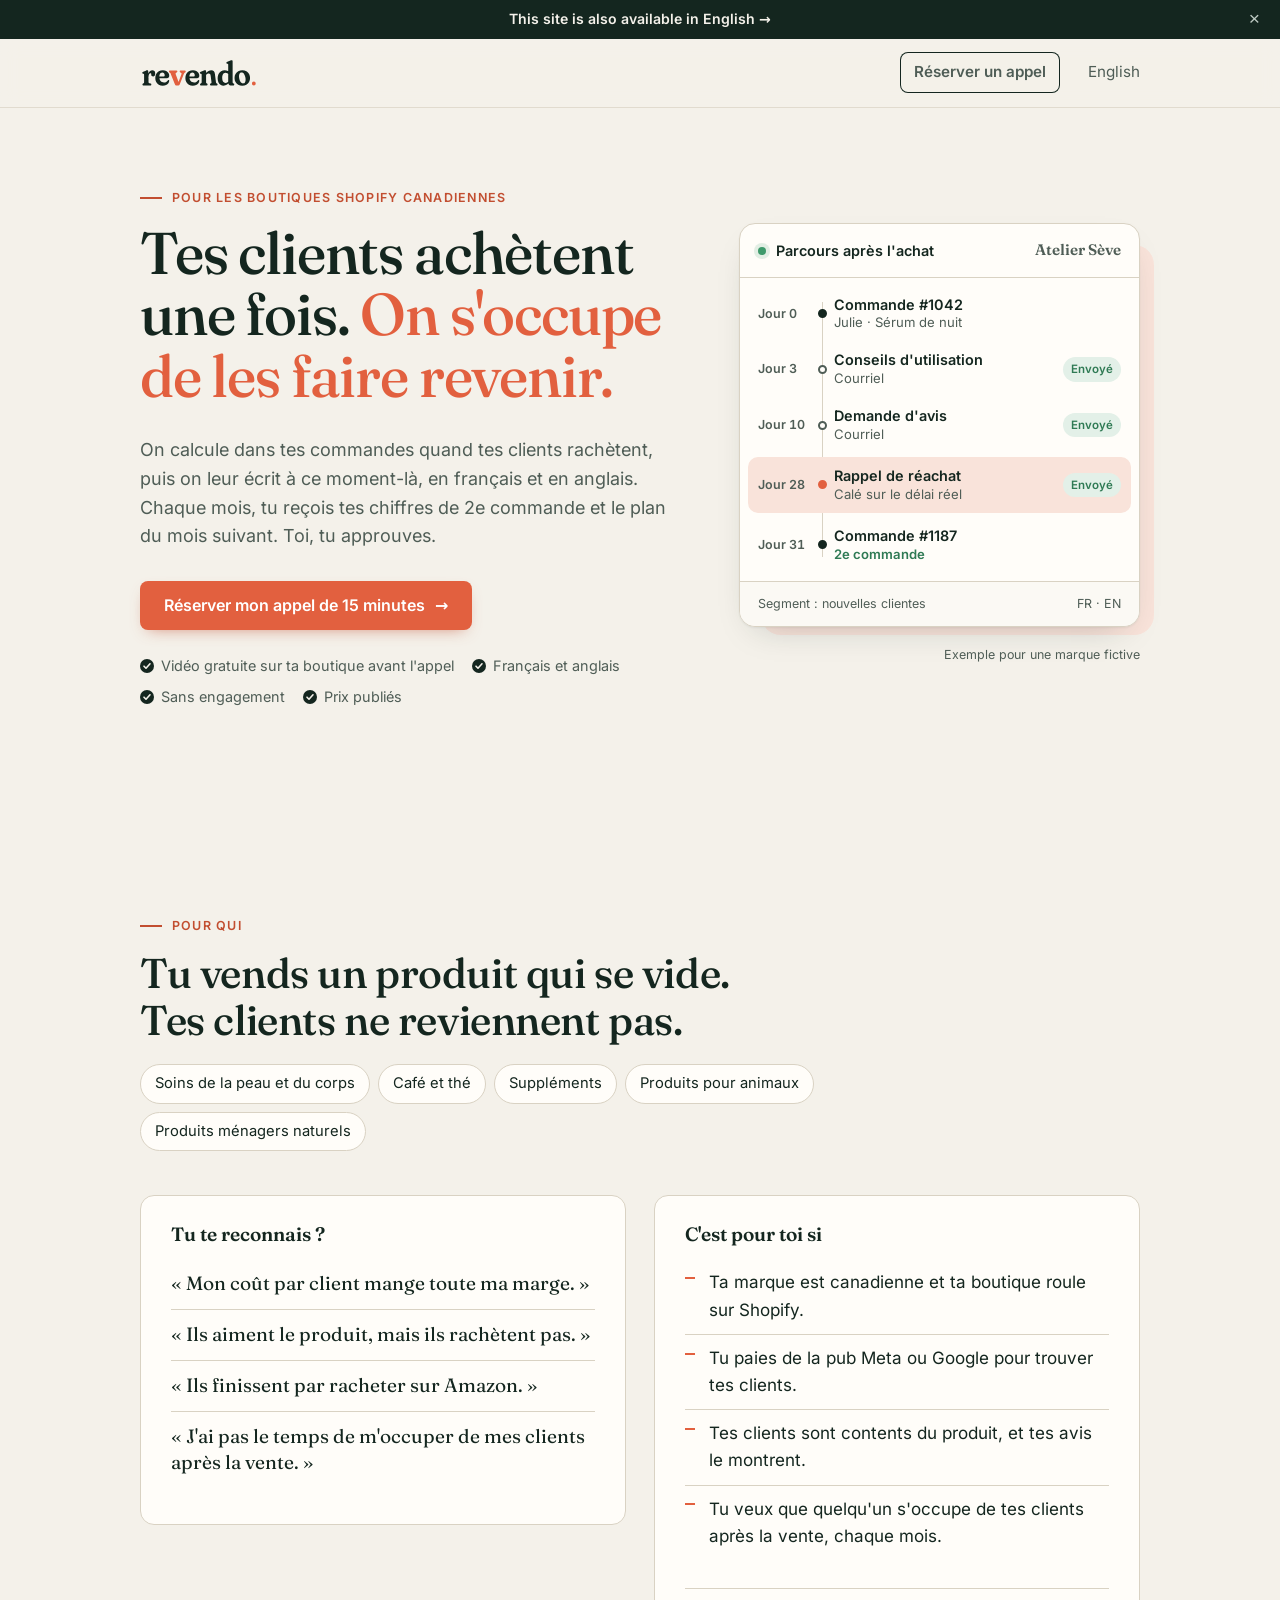
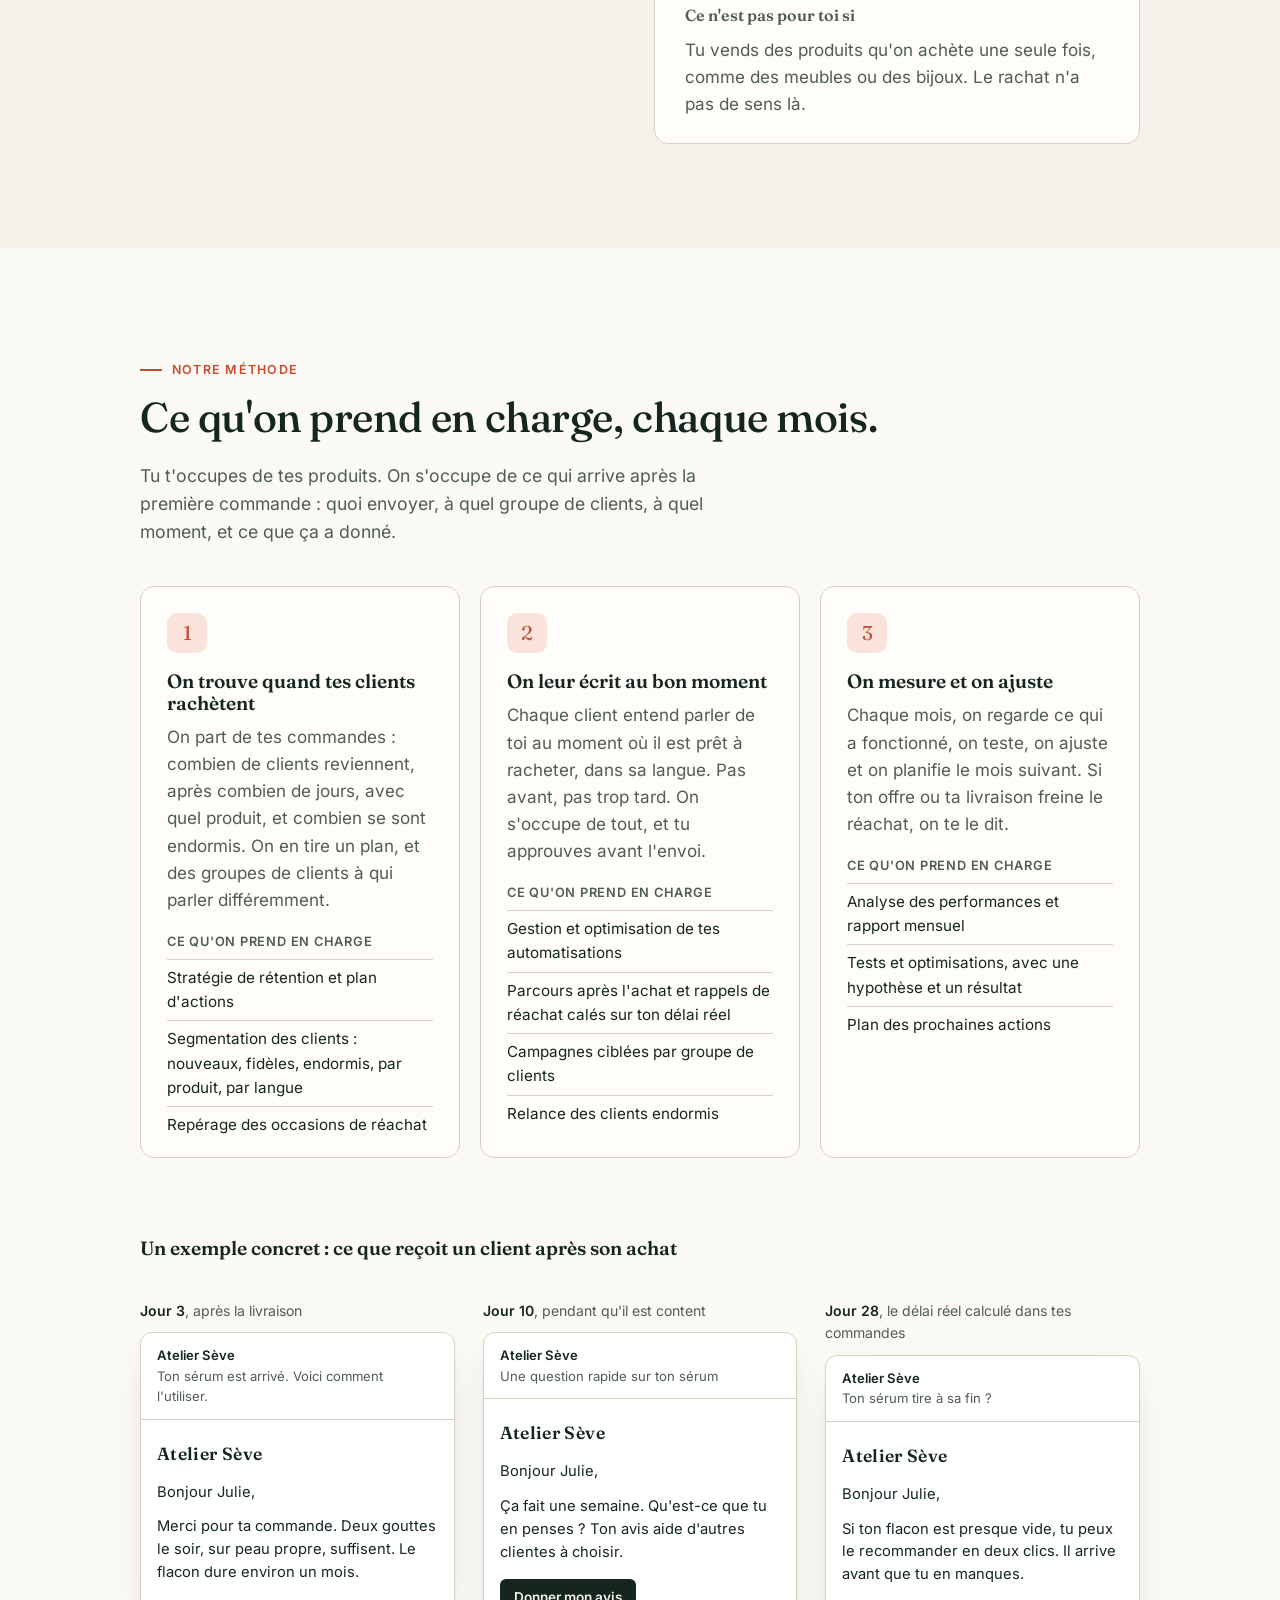
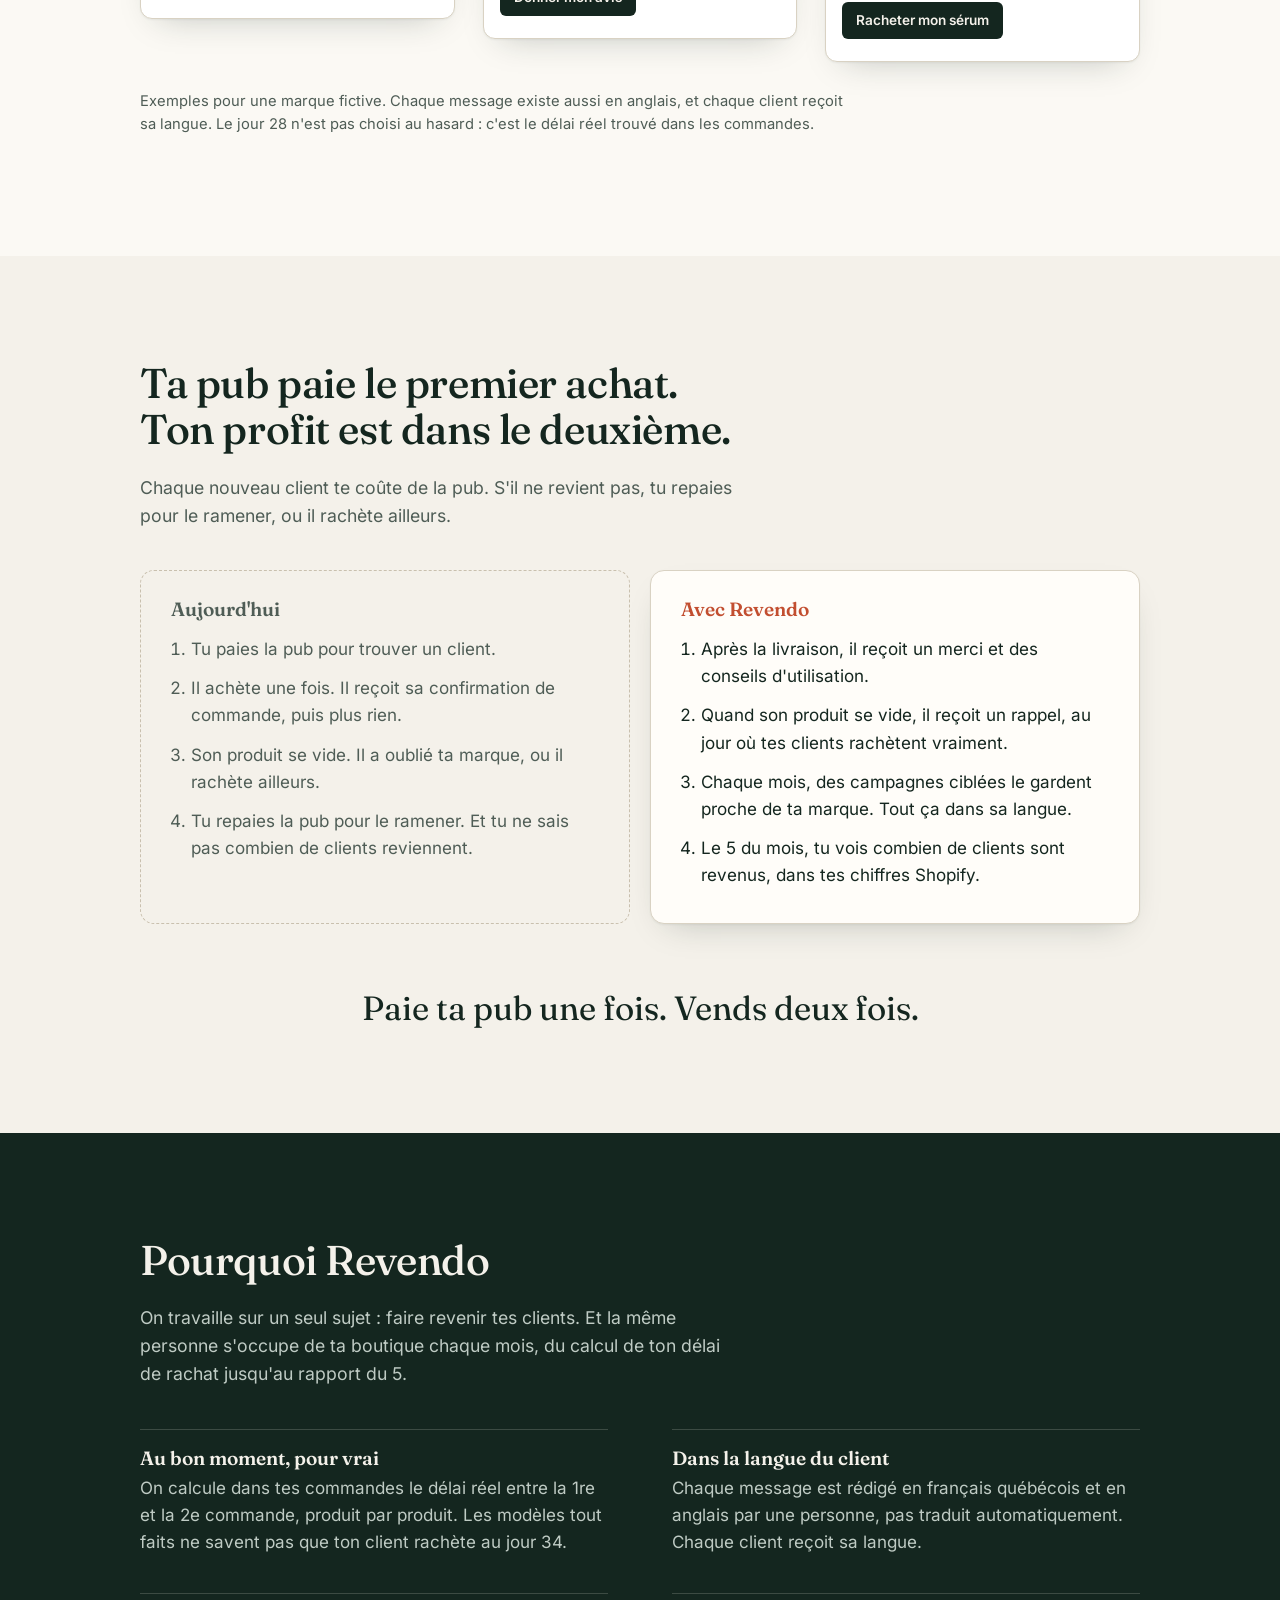
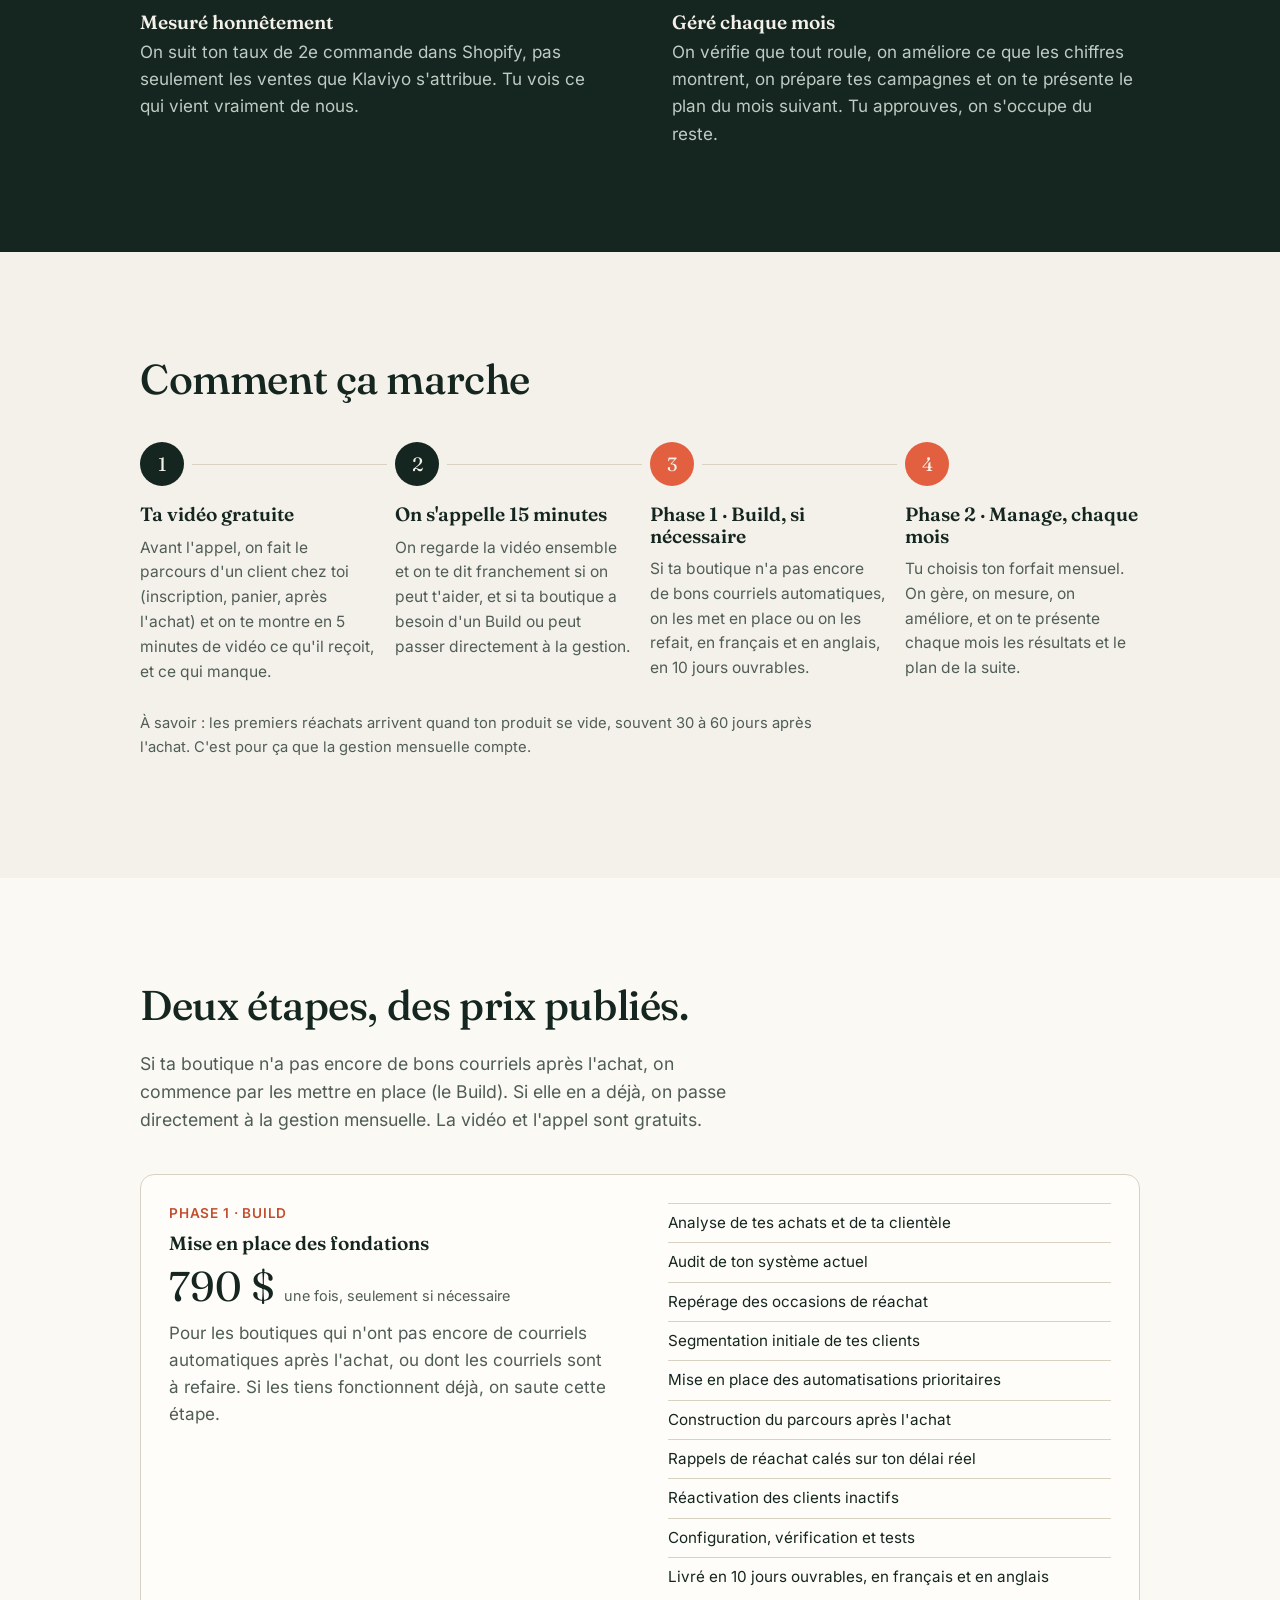
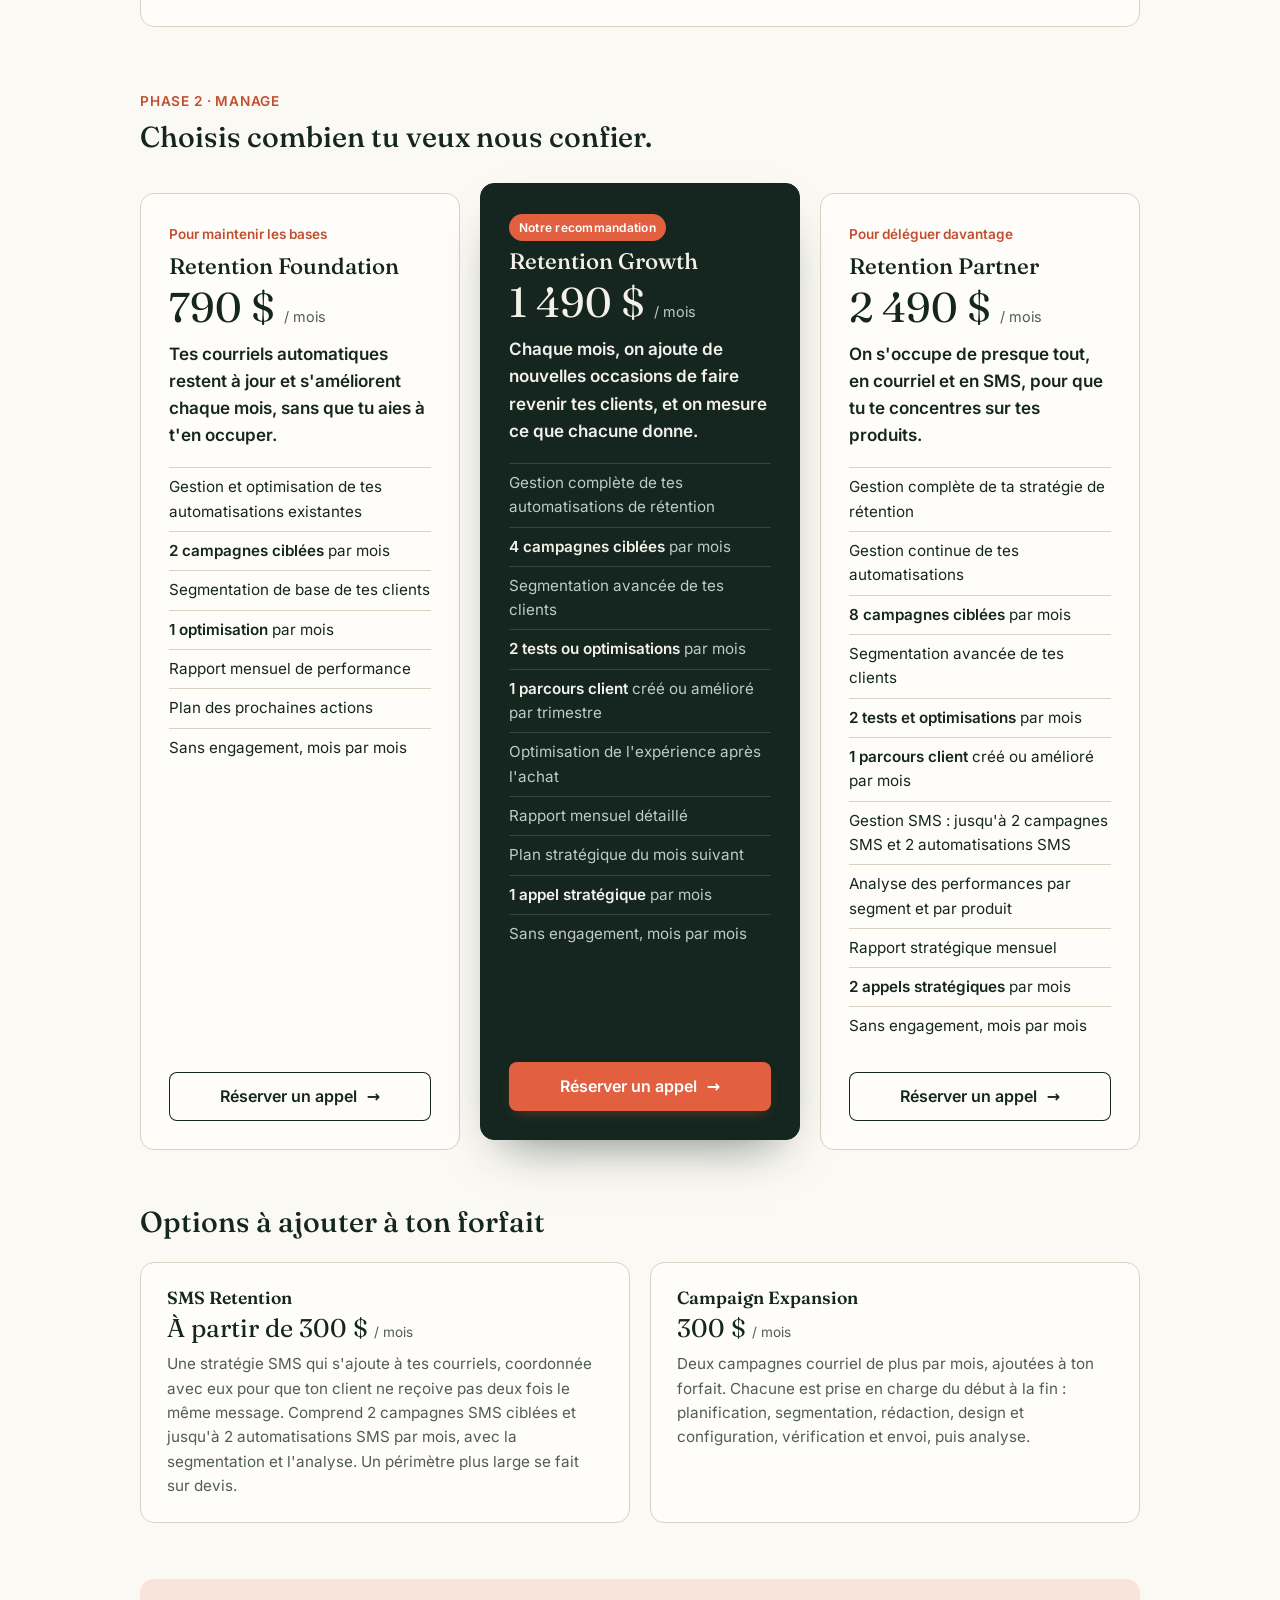
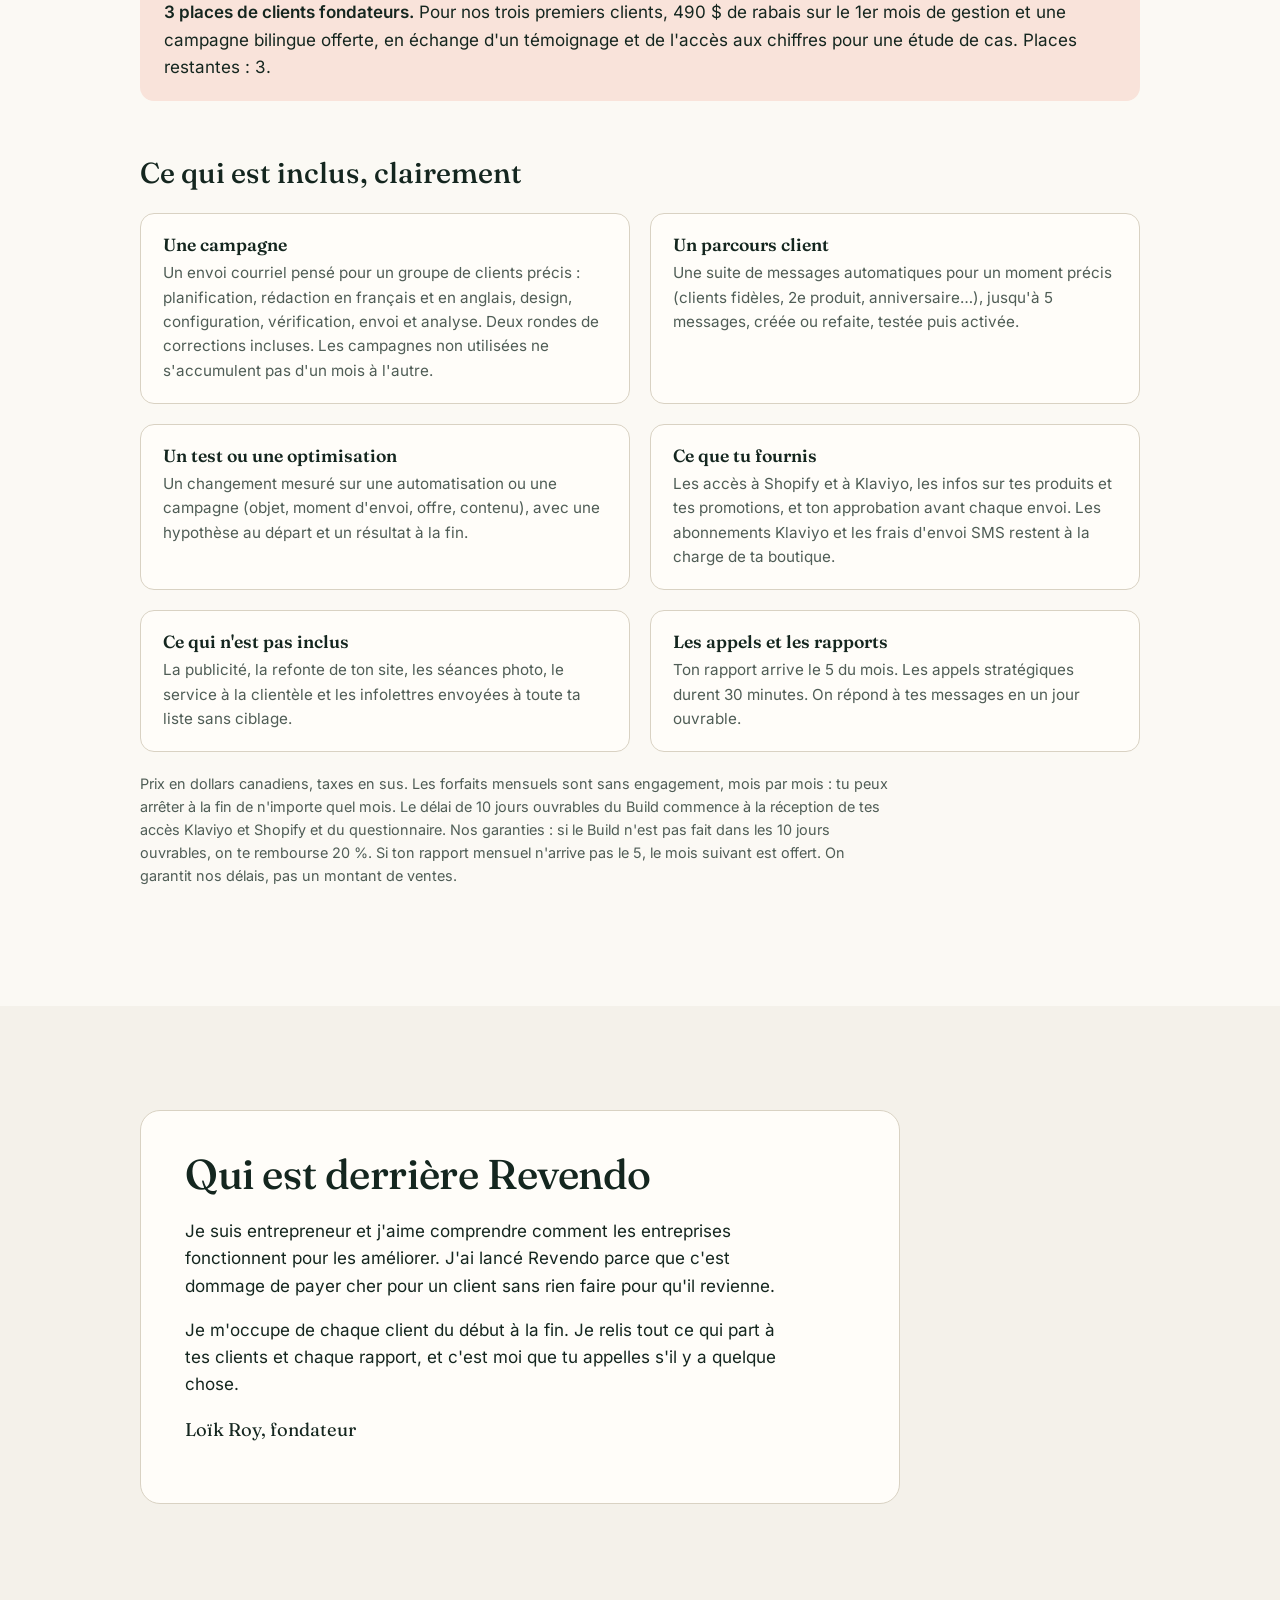
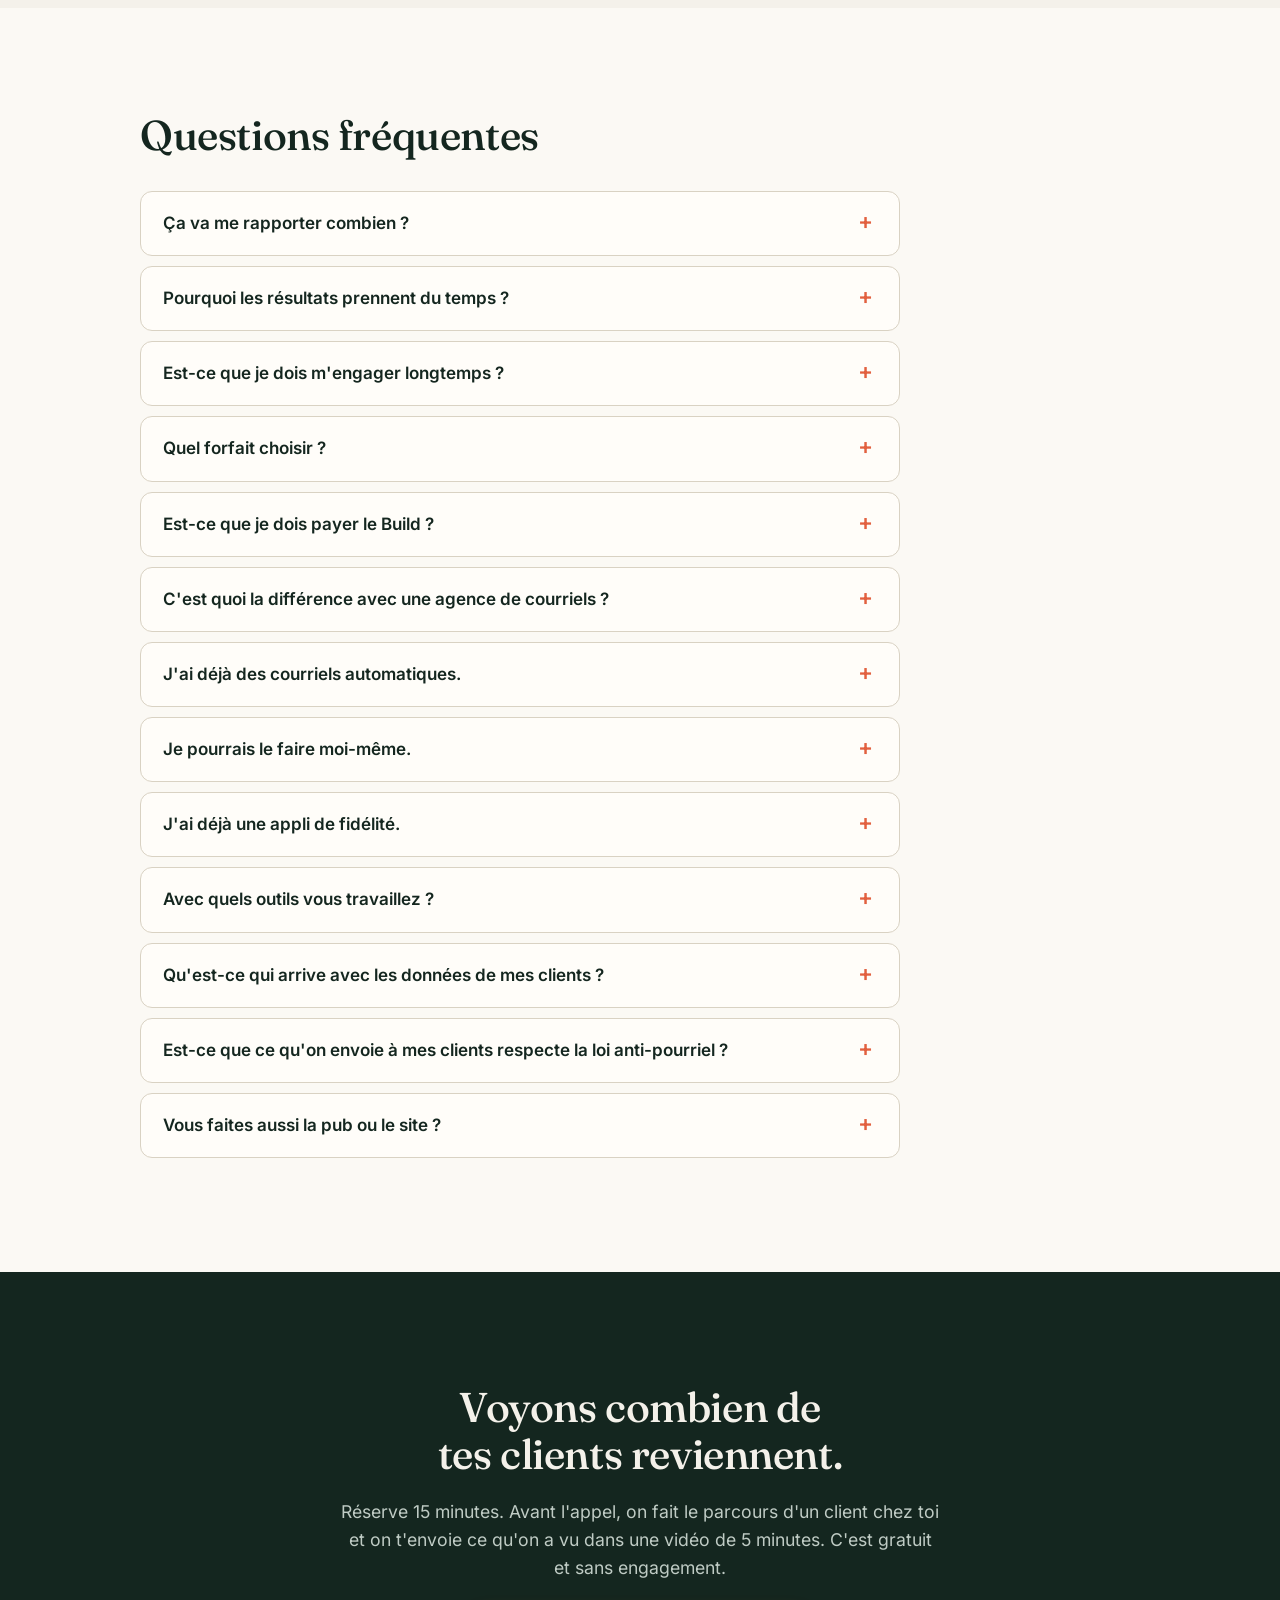
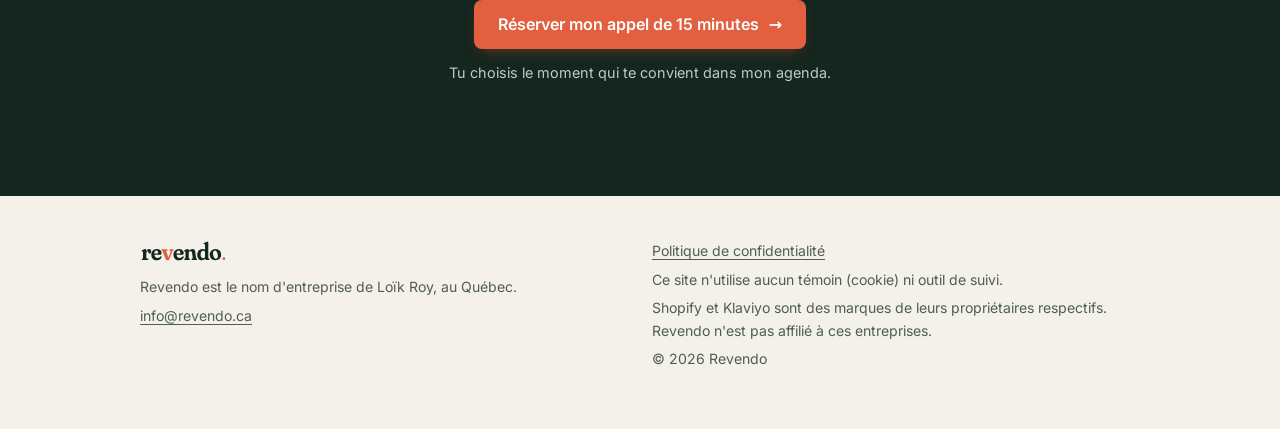
==== index.html @ 58eab1d0 "Boutons de réservation : rendez-vous de 15 minutes (cal.com/revendo/entrevue) Co-Authored-By: Claude" ====
<!doctype html>
<html lang="fr-CA">
<head>
  <meta charset="utf-8">
  <meta name="viewport" content="width=device-width, initial-scale=1">
  <title>Revendo | Faire revenir les clients des boutiques Shopify canadiennes</title>
  <meta name="description" content="Revendo s'occupe de faire revenir les clients des boutiques Shopify canadiennes : courriels après l'achat, rappels de rachat, campagnes ciblées et suivi de tes chiffres, en français et en anglais, chaque mois. Prix publiés, sans engagement.">
  <link rel="canonical" href="https://revendo.ca/">
  <link rel="alternate" hreflang="fr-CA" href="https://revendo.ca/">
  <link rel="alternate" hreflang="en-CA" href="https://revendo.ca/en/">
  <link rel="alternate" hreflang="x-default" href="https://revendo.ca/">
  <meta property="og:title" content="Tes clients achètent une fois. On s'occupe de les faire revenir.">
  <meta property="og:description" content="Courriels après l'achat, rappels de rachat, campagnes ciblées et suivi de tes chiffres, en français et en anglais. Revendo s'en occupe chaque mois.">
  <meta property="og:url" content="https://revendo.ca/">
  <meta property="og:locale" content="fr_CA">
  <meta property="og:type" content="website">
  <meta name="theme-color" content="#F4F1EA">
  <link rel="icon" href="/assets/img/favicon.ico" sizes="any">
  <link rel="icon" href="/assets/img/favicon.svg" type="image/svg+xml">
  <link rel="apple-touch-icon" href="/assets/img/apple-touch-icon.png">
  <link rel="preload" href="/assets/fonts/fraunces.woff2" as="font" type="font/woff2" crossorigin>
  <link rel="stylesheet" href="/assets/style.css?v=8">
</head>
<body>
<div class="autre-langue" id="autre-langue" lang="en" hidden>
  <a href="/en/" hreflang="en-CA">This site is also available in English <span aria-hidden="true">→</span></a>
  <button type="button" aria-label="Close">×</button>
</div>
<script>
  // Propose l'autre langue si le navigateur la préfère. Aucune redirection, rien n'est enregistré.
  (function () {
    var langues = navigator.languages || [navigator.language || ""];
    var premiere = (langues[0] || "").toLowerCase().slice(0, 2);
    if (premiere !== "en") return;
    var b = document.getElementById("autre-langue");
    b.hidden = false;
    b.querySelector("button").onclick = function () { b.hidden = true; };
  })();
</script>

<header class="entete">
  <div class="conteneur">
    <a class="logo" href="/"><img src="/assets/img/revendo-logo-vert.svg" alt="Revendo" width="118" height="30"></a>
    <a class="lien-appel" href="#reserver">Réserver un appel</a>
    <a class="langue" href="/en/" hreflang="en-CA" lang="en">English</a>
  </div>
</header>

<main>

  <!-- 1. Titre qui dit le résultat, un seul bouton -->
  <section class="heros">
    <div class="conteneur">
      <div class="heros-texte">
      <p class="etiquette">Pour les boutiques Shopify canadiennes</p>
      <h1>Tes clients achètent une fois. <em>On s'occupe de les faire revenir.</em></h1>
      <p class="mene">On calcule dans tes commandes quand tes clients rachètent, puis on leur écrit à ce moment-là, en français et en anglais. Chaque mois, tu reçois tes chiffres de 2e commande et le plan du mois suivant. Toi, tu approuves.</p>
      <a class="bouton" href="#reserver">Réserver mon appel de 15 minutes</a>
      <ul class="faits">
        <li>Vidéo gratuite sur ta boutique avant l'appel</li><li>Français et anglais</li><li>Sans engagement</li><li>Prix publiés</li>
      </ul>
      </div>
      <div class="heros-visuel" aria-hidden="true">
        <div class="carte-parcours">
          <div class="cp-tete"><span class="cp-point"></span>Parcours après l'achat<span class="cp-marque">Atelier Sève</span></div>
          <ol class="cp-liste">
            <li class="cp-commande"><span class="cp-jour">Jour 0</span><span class="cp-txt"><b>Commande #1042</b>Julie · Sérum de nuit</span></li>
            <li><span class="cp-jour">Jour 3</span><span class="cp-txt"><b>Conseils d'utilisation</b>Courriel</span><span class="cp-etat">Envoyé</span></li>
            <li><span class="cp-jour">Jour 10</span><span class="cp-txt"><b>Demande d'avis</b>Courriel</span><span class="cp-etat">Envoyé</span></li>
            <li class="cp-cle"><span class="cp-jour">Jour 28</span><span class="cp-txt"><b>Rappel de réachat</b>Calé sur le délai réel</span><span class="cp-etat">Envoyé</span></li>
            <li class="cp-commande cp-retour"><span class="cp-jour">Jour 31</span><span class="cp-txt"><b>Commande #1187</b>2e commande</span></li>
          </ol>
          <div class="cp-pied"><span>Segment : nouvelles clientes</span><span>FR · EN</span></div>
        </div>
        <p class="cp-note">Exemple pour une marque fictive</p>
      </div>
    </div>
  </section>

  <!-- Pour qui : l'avatar et la foule affamée -->
  <section id="pour-qui">
    <div class="conteneur">
      <p class="etiquette">Pour qui</p>
      <h2>Tu vends un produit qui se vide. Tes clients ne reviennent pas.</h2>
      <p class="categories"><span>Soins de la peau et du corps</span><span>Café et thé</span><span>Suppléments</span><span>Produits pour animaux</span><span>Produits ménagers naturels</span></p>
      <div class="pour-qui">
        <div>
          <h3>Tu te reconnais ?</h3>
          <ul class="paroles">
            <li>« Mon coût par client mange toute ma marge. »</li>
            <li>« Ils aiment le produit, mais ils rachètent pas. »</li>
            <li>« Ils finissent par racheter sur Amazon. »</li>
            <li>« J'ai pas le temps de m'occuper de mes clients après la vente. »</li>
          </ul>
        </div>
        <div>
          <h3>C'est pour toi si</h3>
          <ul class="coches">
            <li>Ta marque est canadienne et ta boutique roule sur Shopify.</li>
            <li>Tu paies de la pub Meta ou Google pour trouver tes clients.</li>
            <li>Tes clients sont contents du produit, et tes avis le montrent.</li>
            <li>Tu veux que quelqu'un s'occupe de tes clients après la vente, chaque mois.</li>
          </ul>
          <h3 class="pas-pour">Ce n'est pas pour toi si</h3>
          <p>Tu vends des produits qu'on achète une seule fois, comme des meubles ou des bijoux. Le rachat n'a pas de sens là.</p>
        </div>
      </div>
    </div>
  </section>

  <!-- 2. Preuve : ce qu'on livre, concrètement.
       Au lancement, ajouter ici le témoignage d'un client fondateur (vrai seulement). -->
  <section id="exemples">
    <div class="conteneur">
      <p class="etiquette">Notre méthode</p>
      <h2>Ce qu'on prend en charge, chaque mois.</h2>
      <p class="mene">Tu t'occupes de tes produits. On s'occupe de ce qui arrive après la première commande : quoi envoyer, à quel groupe de clients, à quel moment, et ce que ça a donné.</p>
      <div class="piliers">
        <div class="pilier">
          <div class="num">1</div>
          <h3>On trouve quand tes clients rachètent</h3>
          <p>On part de tes commandes : combien de clients reviennent, après combien de jours, avec quel produit, et combien se sont endormis. On en tire un plan, et des groupes de clients à qui parler différemment.</p>
          <p class="outils-titre">Ce qu'on prend en charge</p>
          <ul><li>Stratégie de rétention et plan d'actions</li><li>Segmentation des clients : nouveaux, fidèles, endormis, par produit, par langue</li><li>Repérage des occasions de réachat</li></ul>
        </div>
        <div class="pilier">
          <div class="num">2</div>
          <h3>On leur écrit au bon moment</h3>
          <p>Chaque client entend parler de toi au moment où il est prêt à racheter, dans sa langue. Pas avant, pas trop tard. On s'occupe de tout, et tu approuves avant l'envoi.</p>
          <p class="outils-titre">Ce qu'on prend en charge</p>
          <ul><li>Gestion et optimisation de tes automatisations</li><li>Parcours après l'achat et rappels de réachat calés sur ton délai réel</li><li>Campagnes ciblées par groupe de clients</li><li>Relance des clients endormis</li></ul>
        </div>
        <div class="pilier">
          <div class="num">3</div>
          <h3>On mesure et on ajuste</h3>
          <p>Chaque mois, on regarde ce qui a fonctionné, on teste, on ajuste et on planifie le mois suivant. Si ton offre ou ta livraison freine le réachat, on te le dit.</p>
          <p class="outils-titre">Ce qu'on prend en charge</p>
          <ul><li>Analyse des performances et rapport mensuel</li><li>Tests et optimisations, avec une hypothèse et un résultat</li><li>Plan des prochaines actions</li></ul>
        </div>
      </div>
      <h3 class="exemple-titre">Un exemple concret : ce que reçoit un client après son achat</h3>
      <div class="exemples">
        <div class="exemple">
          <p class="quand"><strong>Jour 3</strong>, après la livraison</p>
          <div class="courriel">
            <div class="courriel-tete"><b>Atelier Sève</b>Ton sérum est arrivé. Voici comment l'utiliser.</div>
            <div class="courriel-corps">
              <div class="marque">Atelier Sève</div>
              <p>Bonjour Julie,</p>
              <p>Merci pour ta commande. Deux gouttes le soir, sur peau propre, suffisent. Le flacon dure environ un mois.</p>
            </div>
          </div>
        </div>
        <div class="exemple">
          <p class="quand"><strong>Jour 10</strong>, pendant qu'il est content</p>
          <div class="courriel">
            <div class="courriel-tete"><b>Atelier Sève</b>Une question rapide sur ton sérum</div>
            <div class="courriel-corps">
              <div class="marque">Atelier Sève</div>
              <p>Bonjour Julie,</p>
              <p>Ça fait une semaine. Qu'est-ce que tu en penses ? Ton avis aide d'autres clientes à choisir.</p>
              <span class="faux-bouton">Donner mon avis</span>
            </div>
          </div>
        </div>
        <div class="exemple">
          <p class="quand"><strong>Jour 28</strong>, le délai réel calculé dans tes commandes</p>
          <div class="courriel">
            <div class="courriel-tete"><b>Atelier Sève</b>Ton sérum tire à sa fin ?</div>
            <div class="courriel-corps">
              <div class="marque">Atelier Sève</div>
              <p>Bonjour Julie,</p>
              <p>Si ton flacon est presque vide, tu peux le recommander en deux clics. Il arrive avant que tu en manques.</p>
              <span class="faux-bouton">Racheter mon sérum</span>
            </div>
          </div>
        </div>
      </div>
      <p class="note">Exemples pour une marque fictive. Chaque message existe aussi en anglais, et chaque client reçoit sa langue. Le jour 28 n'est pas choisi au hasard : c'est le délai réel trouvé dans les commandes.</p>
    </div>
  </section>

<!-- 3. Avant / après -->
  <section id="probleme">
    <div class="conteneur">
      <h2>Ta pub paie le premier achat. Ton profit est dans le deuxième.</h2>
      <p class="mene">Chaque nouveau client te coûte de la pub. S'il ne revient pas, tu repaies pour le ramener, ou il rachète ailleurs.</p>
      <div class="deux-col">
        <div class="avant">
          <h3>Aujourd'hui</h3>
          <ol>
            <li>Tu paies la pub pour trouver un client.</li>
            <li>Il achète une fois. Il reçoit sa confirmation de commande, puis plus rien.</li>
            <li>Son produit se vide. Il a oublié ta marque, ou il rachète ailleurs.</li>
            <li>Tu repaies la pub pour le ramener. Et tu ne sais pas combien de clients reviennent.</li>
          </ol>
        </div>
        <div class="apres">
          <h3>Avec Revendo</h3>
          <ol>
            <li>Après la livraison, il reçoit un merci et des conseils d'utilisation.</li>
            <li>Quand son produit se vide, il reçoit un rappel, au jour où tes clients rachètent vraiment.</li>
            <li>Chaque mois, des campagnes ciblées le gardent proche de ta marque. Tout ça dans sa langue.</li>
            <li>Le 5 du mois, tu vois combien de clients sont revenus, dans tes chiffres Shopify.</li>
          </ol>
        </div>
      </div>
      <p class="phrase">Paie ta pub une fois. Vends deux fois.</p>
    </div>
  </section>

  <!-- 4. Pourquoi nous -->
  <section id="pourquoi">
    <div class="conteneur">
      <h2>Pourquoi Revendo</h2>
      <p class="mene">On travaille sur un seul sujet : faire revenir tes clients. Et la même personne s'occupe de ta boutique chaque mois, du calcul de ton délai de rachat jusqu'au rapport du 5.</p>
      <div class="liste-2">
        <div>
          <h3>Au bon moment, pour vrai</h3>
          <p>On calcule dans tes commandes le délai réel entre la 1re et la 2e commande, produit par produit. Les modèles tout faits ne savent pas que ton client rachète au jour 34.</p>
        </div>
        <div>
          <h3>Dans la langue du client</h3>
          <p>Chaque message est rédigé en français québécois et en anglais par une personne, pas traduit automatiquement. Chaque client reçoit sa langue.</p>
        </div>
        <div>
          <h3>Mesuré honnêtement</h3>
          <p>On suit ton taux de 2e commande dans Shopify, pas seulement les ventes que Klaviyo s'attribue. Tu vois ce qui vient vraiment de nous.</p>
        </div>
        <div>
          <h3>Géré chaque mois</h3>
          <p>On vérifie que tout roule, on améliore ce que les chiffres montrent, on prépare tes campagnes et on te présente le plan du mois suivant. Tu approuves, on s'occupe du reste.</p>
        </div>
      </div>
    </div>
  </section>

  <!-- 5. Comment ça marche -->
  <section id="etapes">
    <div class="conteneur">
      <h2>Comment ça marche</h2>
      <ol class="etapes">
        <li><h3>Ta vidéo gratuite</h3><p>Avant l'appel, on fait le parcours d'un client chez toi (inscription, panier, après l'achat) et on te montre en 5 minutes de vidéo ce qu'il reçoit, et ce qui manque.</p></li>
        <li><h3>On s'appelle 15 minutes</h3><p>On regarde la vidéo ensemble et on te dit franchement si on peut t'aider, et si ta boutique a besoin d'un Build ou peut passer directement à la gestion.</p></li>
        <li><h3>Phase 1 · Build, si nécessaire</h3><p>Si ta boutique n'a pas encore de bons courriels automatiques, on les met en place ou on les refait, en français et en anglais, en 10 jours ouvrables.</p></li>
        <li><h3>Phase 2 · Manage, chaque mois</h3><p>Tu choisis ton forfait mensuel. On gère, on mesure, on améliore, et on te présente chaque mois les résultats et le plan de la suite.</p></li>
      </ol>
      <p class="note">À savoir : les premiers réachats arrivent quand ton produit se vide, souvent 30 à 60 jours après l'achat. C'est pour ça que la gestion mensuelle compte.</p>
    </div>
  </section>

  <!-- 6. Offres : Phase 1 Build (si nécessaire), Phase 2 Manage (3 forfaits), options -->
  <section id="forfaits">
    <div class="conteneur">
      <h2>Deux étapes, des prix publiés.</h2>
      <p class="mene">Si ta boutique n'a pas encore de bons courriels après l'achat, on commence par les mettre en place (le Build). Si elle en a déjà, on passe directement à la gestion mensuelle. La vidéo et l'appel sont gratuits.</p>

      <div class="phase">
        <div class="phase-tete">
          <p class="phase-num">Phase 1 · Build</p>
          <h3>Mise en place des fondations</h3>
          <div class="prix">790 $ <small>une fois, seulement si nécessaire</small></div>
          <p>Pour les boutiques qui n'ont pas encore de courriels automatiques après l'achat, ou dont les courriels sont à refaire. Si les tiens fonctionnent déjà, on saute cette étape.</p>
        </div>
        <ul class="phase-liste">
          <li>Analyse de tes achats et de ta clientèle</li>
          <li>Audit de ton système actuel</li>
          <li>Repérage des occasions de réachat</li>
          <li>Segmentation initiale de tes clients</li>
          <li>Mise en place des automatisations prioritaires</li>
          <li>Construction du parcours après l'achat</li>
          <li>Rappels de réachat calés sur ton délai réel</li>
          <li>Réactivation des clients inactifs</li>
          <li>Configuration, vérification et tests</li>
          <li>Livré en 10 jours ouvrables, en français et en anglais</li>
        </ul>
      </div>

      <p class="phase-num phase-2">Phase 2 · Manage</p>
      <h3 class="phase-titre">Choisis combien tu veux nous confier.</h3>
      <div class="forfaits">
        <article class="forfait">
          <div class="reco-mot">Pour maintenir les bases</div>
          <h3>Retention Foundation</h3>
          <div class="prix">790 $ <small>/ mois</small></div>
          <p class="resultat">Tes courriels automatiques restent à jour et s'améliorent chaque mois, sans que tu aies à t'en occuper.</p>
          <ul>
            <li>Gestion et optimisation de tes automatisations existantes</li>
            <li><strong>2 campagnes ciblées</strong> par mois</li>
            <li>Segmentation de base de tes clients</li>
            <li><strong>1 optimisation</strong> par mois</li>
            <li>Rapport mensuel de performance</li>
            <li>Plan des prochaines actions</li>
            <li>Sans engagement, mois par mois</li>
          </ul>
          <a class="bouton" href="#reserver">Réserver un appel</a>
        </article>
        <article class="forfait reco">
          <div class="reco-mot">Notre recommandation</div>
          <h3>Retention Growth</h3>
          <div class="prix">1 490 $ <small>/ mois</small></div>
          <p class="resultat">Chaque mois, on ajoute de nouvelles occasions de faire revenir tes clients, et on mesure ce que chacune donne.</p>
          <ul>
            <li>Gestion complète de tes automatisations de rétention</li>
            <li><strong>4 campagnes ciblées</strong> par mois</li>
            <li>Segmentation avancée de tes clients</li>
            <li><strong>2 tests ou optimisations</strong> par mois</li>
            <li><strong>1 parcours client</strong> créé ou amélioré par trimestre</li>
            <li>Optimisation de l'expérience après l'achat</li>
            <li>Rapport mensuel détaillé</li>
            <li>Plan stratégique du mois suivant</li>
            <li><strong>1 appel stratégique</strong> par mois</li>
            <li>Sans engagement, mois par mois</li>
          </ul>
          <a class="bouton" href="#reserver">Réserver un appel</a>
        </article>
        <article class="forfait">
          <div class="reco-mot">Pour déléguer davantage</div>
          <h3>Retention Partner</h3>
          <div class="prix">2 490 $ <small>/ mois</small></div>
          <p class="resultat">On s'occupe de presque tout, en courriel et en SMS, pour que tu te concentres sur tes produits.</p>
          <ul>
            <li>Gestion complète de ta stratégie de rétention</li>
            <li>Gestion continue de tes automatisations</li>
            <li><strong>8 campagnes ciblées</strong> par mois</li>
            <li>Segmentation avancée de tes clients</li>
            <li><strong>2 tests et optimisations</strong> par mois</li>
            <li><strong>1 parcours client</strong> créé ou amélioré par mois</li>
            <li>Gestion SMS : jusqu'à 2 campagnes SMS et 2 automatisations SMS</li>
            <li>Analyse des performances par segment et par produit</li>
            <li>Rapport stratégique mensuel</li>
            <li><strong>2 appels stratégiques</strong> par mois</li>
            <li>Sans engagement, mois par mois</li>
          </ul>
          <a class="bouton" href="#reserver">Réserver un appel</a>
        </article>
      </div>

      <h3 class="phase-titre">Options à ajouter à ton forfait</h3>
      <div class="options">
        <div class="option">
          <h4>SMS Retention</h4>
          <div class="prix-option">À partir de 300 $ <small>/ mois</small></div>
          <p>Une stratégie SMS qui s'ajoute à tes courriels, coordonnée avec eux pour que ton client ne reçoive pas deux fois le même message. Comprend 2 campagnes SMS ciblées et jusqu'à 2 automatisations SMS par mois, avec la segmentation et l'analyse. Un périmètre plus large se fait sur devis.</p>
        </div>
        <div class="option">
          <h4>Campaign Expansion</h4>
          <div class="prix-option">300 $ <small>/ mois</small></div>
          <p>Deux campagnes courriel de plus par mois, ajoutées à ton forfait. Chacune est prise en charge du début à la fin : planification, segmentation, rédaction, design et configuration, vérification et envoi, puis analyse.</p>
        </div>
      </div>

      <div class="fondateurs">
        <p><strong>3 places de clients fondateurs.</strong> Pour nos trois premiers clients, 490 $ de rabais sur le 1er mois de gestion et une campagne bilingue offerte, en échange d'un témoignage et de l'accès aux chiffres pour une étude de cas. Places restantes : 3.</p>
      </div>

      <h3 class="phase-titre">Ce qui est inclus, clairement</h3>
      <div class="liste-2 perimetre">
        <div>
          <h4>Une campagne</h4>
          <p>Un envoi courriel pensé pour un groupe de clients précis : planification, rédaction en français et en anglais, design, configuration, vérification, envoi et analyse. Deux rondes de corrections incluses. Les campagnes non utilisées ne s'accumulent pas d'un mois à l'autre.</p>
        </div>
        <div>
          <h4>Un parcours client</h4>
          <p>Une suite de messages automatiques pour un moment précis (clients fidèles, 2e produit, anniversaire…), jusqu'à 5 messages, créée ou refaite, testée puis activée.</p>
        </div>
        <div>
          <h4>Un test ou une optimisation</h4>
          <p>Un changement mesuré sur une automatisation ou une campagne (objet, moment d'envoi, offre, contenu), avec une hypothèse au départ et un résultat à la fin.</p>
        </div>
        <div>
          <h4>Ce que tu fournis</h4>
          <p>Les accès à Shopify et à Klaviyo, les infos sur tes produits et tes promotions, et ton approbation avant chaque envoi. Les abonnements Klaviyo et les frais d'envoi SMS restent à la charge de ta boutique.</p>
        </div>
        <div>
          <h4>Ce qui n'est pas inclus</h4>
          <p>La publicité, la refonte de ton site, les séances photo, le service à la clientèle et les infolettres envoyées à toute ta liste sans ciblage.</p>
        </div>
        <div>
          <h4>Les appels et les rapports</h4>
          <p>Ton rapport arrive le 5 du mois. Les appels stratégiques durent 30 minutes. On répond à tes messages en un jour ouvrable.</p>
        </div>
      </div>

      <p class="petit">Prix en dollars canadiens, taxes en sus. Les forfaits mensuels sont sans engagement, mois par mois : tu peux arrêter à la fin de n'importe quel mois. Le délai de 10 jours ouvrables du Build commence à la réception de tes accès Klaviyo et Shopify et du questionnaire. Nos garanties : si le Build n'est pas fait dans les 10 jours ouvrables, on te rembourse 20 %. Si ton rapport mensuel n'arrive pas le 5, le mois suivant est offert. On garantit nos délais, pas un montant de ventes.</p>
    </div>
  </section>

  <!-- 7. Qui est derrière -->
  <section class="qui" id="qui">
    <div class="conteneur">
      <!-- Photo : ajouter <img class="photo" src="/assets/loik.jpg" alt="Loïk Roy"> ici, la mise en page s'ajuste toute seule -->
      <div>
        <h2>Qui est derrière Revendo</h2>
        <p>Je suis entrepreneur et j'aime comprendre comment les entreprises fonctionnent pour les améliorer. J'ai lancé Revendo parce que c'est dommage de payer cher pour un client sans rien faire pour qu'il revienne.</p>
        <p>Je m'occupe de chaque client du début à la fin. Je relis tout ce qui part à tes clients et chaque rapport, et c'est moi que tu appelles s'il y a quelque chose.</p>
        <p class="signature">Loïk Roy, fondateur</p>
      </div>
    </div>
  </section>

  <!-- 8. FAQ -->
  <section id="faq">
    <div class="conteneur">
      <h2>Questions fréquentes</h2>
      <div class="faq">
        <details>
          <summary>Ça va me rapporter combien ?</summary>
          <p>On ne promet pas de chiffre : ça dépend de ton produit, de tes clients et de ta pub. Ce qu'on promet : tes 5 chiffres avant de commencer, les mêmes chaque mois ensuite, et une façon honnête de voir ce qui vient vraiment de nous.</p>
        </details>
        <details>
          <summary>Pourquoi les résultats prennent du temps ?</summary>
          <p>Parce que le rappel part au moment où ton produit se vide. Si un pot dure 30 jours, le premier rachat arrive autour de 30 jours après l'achat. C'est pour ça qu'on mesure mois après mois, pas la première semaine.</p>
        </details>
        <details>
          <summary>Est-ce que je dois m'engager longtemps ?</summary>
          <p>Non. L'analyse de ta boutique est gratuite et sans engagement. Le Build se paie une fois, seulement s'il est nécessaire. Les forfaits mensuels sont sans engagement, mois par mois : tu peux arrêter à la fin de n'importe quel mois. Tu peux changer de forfait d'un mois à l'autre.</p>
        </details>
        <details>
          <summary>Quel forfait choisir ?</summary>
          <p>Foundation si tu as déjà de bonnes bases et que tu veux qu'elles soient entretenues et améliorées. Growth si tu veux développer activement ta rétention : c'est celui qu'on recommande à la plupart des boutiques. Partner si tu veux déléguer la stratégie et presque toute l'exécution, SMS compris. On te fait une recommandation à l'appel, selon ce qu'on voit dans ta boutique.</p>
        </details>
        <details>
          <summary>Est-ce que je dois payer le Build ?</summary>
          <p>Seulement si ton système en a besoin. Si tes automatisations et ta segmentation sont déjà assez développées, on passe directement à la gestion mensuelle. L'analyse gratuite sert justement à le déterminer.</p>
        </details>
        <details>
          <summary>C'est quoi la différence avec une agence de courriels ?</summary>
          <p>Une agence de courriels te livre des courriels. Nous, on s'occupe de faire revenir tes clients : on part de tes chiffres, on gère tes courriels automatiques, tes campagnes et tes groupes de clients, on mesure ton taux de 2e commande chaque mois et on ajuste ce qui ne marche pas. On te dit aussi quand le problème est ailleurs, comme ton offre ou ta livraison.</p>
        </details>
        <details>
          <summary>J'ai déjà des courriels automatiques.</summary>
          <p>Parfait, on part de là. L'analyse dit ce qui fait déjà revenir tes clients, ce qu'il faut corriger et ce qui manque. Si ton système est assez développé, pas besoin de Build : on passe directement à la gestion.</p>
        </details>
        <details>
          <summary>Je pourrais le faire moi-même.</summary>
          <p>Oui, les outils sont là. Est-ce que tu sais à quel jour tes clients rachètent ton produit ? C'est ce qu'on trouve en premier. Et ça fait combien de temps que c'est sur ta liste ?</p>
        </details>
        <details>
          <summary>J'ai déjà une appli de fidélité.</summary>
          <p>Les points servent peu si personne ne rappelle au client de revenir. On peut le mettre de l'avant au bon moment, pour qu'il serve vraiment.</p>
        </details>
        <details>
          <summary>Avec quels outils vous travaillez ?</summary>
          <p>On travaille dans ta boutique Shopify et dans ton compte Klaviyo, qui sert à joindre tes clients par courriel et par SMS. Si tu n'as pas encore Klaviyo, on en parle à l'appel.</p>
        </details>
        <details>
          <summary>Qu'est-ce qui arrive avec les données de mes clients ?</summary>
          <p>On travaille avec un accès utilisateur créé pour nous, jamais avec tes mots de passe. On signe une entente de confidentialité, et l'accès est retiré quand on arrête de travailler ensemble.</p>
        </details>
        <details>
          <summary>Est-ce que ce qu'on envoie à mes clients respecte la loi anti-pourriel ?</summary>
          <p>Chaque courriel et chaque SMS inclut les mentions exigées par la LCAP : nom de ton entreprise, coordonnées (dont ton adresse postale, directement ou par un lien) et façon de se désabonner. C'est toi qui restes responsable du consentement de ta liste. On te signale tout ce qui nous semble douteux.</p>
        </details>
        <details>
          <summary>Vous faites aussi la pub ou le site ?</summary>
          <p>Non. On s'occupe de ce qui se passe après le premier achat : faire revenir ton client. Pas de pub, pas de refonte de site, pas d'infolettres envoyées à toute ta liste sans ciblage.</p>
        </details>
      </div>
    </div>
  </section>

  <!-- 9. Le même bouton -->
  <section class="final" id="reserver">
    <div class="conteneur">
      <h2>Voyons combien de tes clients reviennent.</h2>
      <p class="mene">Réserve 15 minutes. Avant l'appel, on fait le parcours d'un client chez toi et on t'envoie ce qu'on a vu dans une vidéo de 5 minutes. C'est gratuit et sans engagement.</p>
      <a class="bouton" href="#reserver">Réserver mon appel de 15 minutes</a>
      <span class="sous-bouton">Tu choisis le moment qui te convient dans mon agenda.</span>
    </div>
  </section>

</main>

<footer class="pied">
  <div class="conteneur">
    <div>
      <img src="/assets/img/revendo-logo-vert.svg" alt="Revendo" width="87" height="22">
      <p>Revendo est le nom d'entreprise de Loïk Roy, au Québec.</p>
      <p><a href="mailto:info@revendo.ca">info@revendo.ca</a></p>
    </div>
    <div>
      <p><a href="/confidentialite/">Politique de confidentialité</a></p>
      <p>Ce site n'utilise aucun témoin (cookie) ni outil de suivi.</p>
      <p>Shopify et Klaviyo sont des marques de leurs propriétaires respectifs. Revendo n'est pas affilié à ces entreprises.</p>
      <p>© 2026 Revendo</p>
    </div>
  </div>
</footer>

<script>
  // Lien de réservation : un seul endroit à remplir.
  const RESERVATION = "https://cal.com/revendo/entrevue";
  if (RESERVATION) {
    document.querySelectorAll('a[href="#reserver"]').forEach(a => {
      a.href = RESERVATION; a.target = "_blank"; a.rel = "noopener";
    });
  }
</script>
</body>
</html>
---- assets/style.css ----
/* Revendo : une seule feuille de style pour toutes les pages.
   Palette tirée du logo : crème, vert forêt, terracotta (bouton seulement). */

@font-face {
  font-family: "Fraunces";
  src: url("/assets/fonts/fraunces.woff2") format("woff2");
  font-weight: 100 900;
  font-display: swap;
}
@font-face {
  font-family: "Inter";
  src: url("/assets/fonts/inter.woff2") format("woff2");
  font-weight: 100 900;
  font-display: swap;
}

:root {
  --vert: #14261F;
  --creme: #F4F1EA;
  --papier: #FBF9F4;
  --terra: #E2603F;
  --terra-fonce: #C24E30;
  --doux: #4F5D56;
  --ligne: #D9D2C3;
  --max: 1040px;
  --titre: "Fraunces", Georgia, "Times New Roman", serif;
  --corps: "Inter", system-ui, -apple-system, "Segoe UI", sans-serif;
}

*, *::before, *::after { box-sizing: border-box; }
html { -webkit-text-size-adjust: 100%; scroll-behavior: smooth; }
body {
  margin: 0; background: var(--creme); color: var(--vert);
  font-family: var(--corps); font-size: 17px; line-height: 1.6;
}
img { max-width: 100%; display: block; }
a { color: inherit; text-underline-offset: 3px; }
h1, h2, h3 { font-family: var(--titre); font-weight: 500; line-height: 1.12; margin: 0 0 .5em; font-optical-sizing: auto; }
h1 { font-size: clamp(2.5rem, 6vw, 4.4rem); letter-spacing: -0.02em; }
h2 { font-size: clamp(1.8rem, 3.6vw, 2.6rem); letter-spacing: -0.01em; }
h3 { font-size: 1.2rem; font-weight: 600; }
p { margin: 0 0 1em; }
strong { font-weight: 600; }

.conteneur { max-width: var(--max); margin: 0 auto; padding: 0 20px; }
section { padding: 88px 0; border-top: 1px solid var(--ligne); }
.mene { max-width: 600px; color: var(--doux); font-size: 1.1rem; }
.etiquette { font-size: .85rem; font-weight: 600; letter-spacing: .06em; text-transform: uppercase; color: var(--doux); margin-bottom: 14px; }

/* Brouillon et passages à remplacer (à retirer au lancement) */
.brouillon { background: #FFE9A8; color: #3B2F00; text-align: center; font-size: .88rem; padding: 7px 16px; }
.todo { background: #FFF1B8; color: #3B2F00; box-shadow: 0 0 0 2px #FFF1B8; }

/* Le bouton : une seule action sur tout le site */
.bouton {
  display: inline-block; background: var(--terra); color: #fff; text-decoration: none;
  font-weight: 600; padding: 15px 26px; border-radius: 4px; font-size: 1rem; line-height: 1.2;
}
.bouton:hover { background: var(--terra-fonce); }
a:focus-visible, summary:focus-visible { outline: 3px solid var(--vert); outline-offset: 3px; }
.sous-bouton { display: block; margin-top: 12px; font-size: .9rem; color: var(--doux); }

/* En-tête */
.entete .conteneur { display: flex; align-items: center; gap: 28px; height: 76px; }
.logo { margin-right: auto; }
.logo img { height: 30px; width: auto; }
.entete a:not(.logo) { font-size: .95rem; color: var(--doux); }
.entete .lien-appel { color: var(--vert); font-weight: 600; }

/* Héros */
.heros { padding: 64px 0 80px; border-top: 0; }
.heros h1 { max-width: 880px; }
.heros h1 em { font-style: normal; color: var(--terra); }
.heros .mene { font-size: 1.2rem; max-width: 640px; margin: 26px 0 32px; }
.faits { margin: 26px 0 0; padding: 0; list-style: none; color: var(--doux); font-size: .95rem; }
.faits li { display: inline; }
.faits li + li::before { content: "  /  "; white-space: pre; color: var(--ligne); }

/* Exemples de courriels */
.exemples { display: grid; grid-template-columns: repeat(3, 1fr); gap: 28px; margin-top: 40px; }
.exemple .quand { font-size: .88rem; color: var(--doux); margin-bottom: 10px; }
.exemple .quand strong { color: var(--vert); }
.courriel { background: #fff; border: 1px solid var(--ligne); font-size: .92rem; line-height: 1.55; }
.courriel-tete { padding: 12px 16px; border-bottom: 1px solid var(--ligne); font-size: .82rem; color: var(--doux); }
.courriel-tete b { display: block; color: var(--vert); font-weight: 600; }
.courriel-corps { padding: 20px 16px 22px; }
.courriel-corps .marque { font-family: var(--titre); font-size: 1.1rem; font-weight: 600; letter-spacing: .02em; margin-bottom: 14px; }
.courriel-corps p { margin-bottom: .8em; }
.courriel-corps .faux-bouton { display: inline-block; margin-top: 4px; background: var(--vert); color: var(--creme); padding: 8px 14px; font-weight: 600; font-size: .85rem; }
.note { margin-top: 28px; font-size: .92rem; color: var(--doux); max-width: 720px; }

/* Avant / après */
.deux-col { display: grid; grid-template-columns: 1fr 1fr; gap: 56px; margin-top: 40px; }
.deux-col h3 { padding-bottom: 12px; border-bottom: 1px solid var(--vert); }
.deux-col .apres h3 { border-bottom: 2px solid var(--terra); }
.deux-col ol { margin: 0; padding-left: 1.2em; }
.deux-col li { margin-bottom: 12px; }
.avant { color: var(--doux); }
.phrase { margin: 52px 0 0; font-family: var(--titre); font-size: clamp(1.5rem, 3vw, 2.1rem); line-height: 1.2; }

/* Pourquoi nous */
.liste-2 { display: grid; grid-template-columns: 1fr 1fr; gap: 36px 64px; margin-top: 40px; }
.liste-2 > div { border-top: 1px solid var(--ligne); padding-top: 18px; }
.liste-2 h3 { margin-bottom: 6px; }
.liste-2 p { color: var(--doux); margin: 0; }

/* Étapes */
.etapes { list-style: none; margin: 40px 0 0; padding: 0; display: grid; grid-template-columns: repeat(4, 1fr); gap: 36px; counter-reset: e; }
.etapes li { counter-increment: e; border-top: 1px solid var(--vert); padding-top: 16px; }
.etapes li::before { content: counter(e); display: block; font-family: var(--titre); font-size: 2rem; line-height: 1; color: var(--terra); margin-bottom: 14px; }
.etapes p { color: var(--doux); margin: 0; font-size: .97rem; }

/* Forfaits */
.forfaits { display: grid; grid-template-columns: repeat(3, 1fr); margin-top: 40px; border-top: 1px solid var(--vert); }
.forfait { padding: 28px 28px 32px; display: flex; flex-direction: column; }
.forfait + .forfait { border-left: 1px solid var(--ligne); }
.forfait.reco { background: var(--papier); }
.forfait .reco-mot { font-size: .85rem; font-weight: 600; color: var(--terra-fonce); min-height: 1.4em; margin-bottom: 8px; }
.forfait h3 { font-size: 1.4rem; font-weight: 500; margin-bottom: 0; }
.prix { font-family: var(--titre); font-size: 2.6rem; line-height: 1.1; margin: 6px 0 10px; }
.prix small { font-family: var(--corps); font-size: .9rem; color: var(--doux); }
.resultat { font-weight: 600; margin-bottom: 18px; }
.forfait ul { margin: 0 0 26px; padding: 0; list-style: none; flex: 1; font-size: .95rem; }
.forfait li { padding: 7px 0; border-top: 1px solid var(--ligne); }
.forfait .bouton { text-align: center; }
.forfait:not(.reco) .bouton { background: transparent; color: var(--vert); box-shadow: inset 0 0 0 1px var(--vert); }
.forfait:not(.reco) .bouton:hover { background: var(--vert); color: var(--creme); }
.fondateurs { margin-top: 32px; padding: 18px 0; border-top: 1px solid var(--ligne); border-bottom: 1px solid var(--ligne); }
.fondateurs p { margin: 0; }
.petit { font-size: .9rem; color: var(--doux); margin-top: 20px; max-width: 760px; }

/* Qui est derrière */
.qui .conteneur:has(.photo) { display: grid; grid-template-columns: 220px 1fr; gap: 56px; align-items: start; }
.photo { width: 100%; object-fit: cover; aspect-ratio: 4 / 5; background: #E6E0D2; display: grid; place-items: center; text-align: center; font-size: .85rem; color: var(--doux); padding: 12px; }
img.photo { padding: 0; display: block; }
.qui p { max-width: 600px; }
.signature { font-family: var(--titre); font-size: 1.15rem; margin-top: 8px; }

/* FAQ */
.faq { max-width: 760px; margin-top: 32px; }
.faq details { border-bottom: 1px solid var(--ligne); }
.faq details:first-child { border-top: 1px solid var(--ligne); }
.faq summary { cursor: pointer; padding: 18px 36px 18px 0; position: relative; font-weight: 600; list-style: none; }
.faq summary::-webkit-details-marker { display: none; }
.faq summary::after { content: "+"; position: absolute; right: 4px; top: 15px; font-size: 1.4rem; line-height: 1.2; color: var(--doux); }
.faq details[open] summary::after { content: "\2013"; }
.faq details p { color: var(--doux); max-width: 680px; }

/* Appel final */
.final { background: var(--vert); color: var(--creme); border: 0; }
.final h2 { max-width: 720px; }
.final .mene, .final .sous-bouton { color: #BFCBC4; }

/* Pied de page */
.pied { padding: 44px 0 52px; font-size: .88rem; color: var(--doux); }
.pied .conteneur { display: grid; grid-template-columns: 1fr 1fr; gap: 24px; }
.pied p { margin: 0 0 6px; }
.pied img { height: 22px; width: auto; margin-bottom: 14px; }

/* Pages de texte (politique de confidentialité) */
.texte-legal { padding: 48px 0 80px; border: 0; }
.texte-legal .conteneur { max-width: 760px; }
.texte-legal h1 { font-size: clamp(2rem, 4vw, 2.8rem); }
.texte-legal h2 { font-size: 1.4rem; margin-top: 2em; }
.texte-legal ul { padding-left: 1.2em; }
.texte-legal li { margin-bottom: 6px; }

@media (max-width: 900px) {
  .exemples { grid-template-columns: 1fr; max-width: 460px; }
  .deux-col, .liste-2, .qui .conteneur, .pied .conteneur { grid-template-columns: 1fr; }
  .deux-col { gap: 36px; }
  .forfaits { grid-template-columns: 1fr; }
  .forfait + .forfait { border-left: 0; border-top: 1px solid var(--vert); }
  .forfait.reco { order: -1; }
  .etapes { grid-template-columns: 1fr 1fr; }
  .qui .photo { max-width: 200px; }
}
@media (max-width: 560px) {
  body { font-size: 16px; }
  section { padding: 64px 0; }
  .heros { padding: 36px 0 60px; }
  .entete .conteneur { gap: 18px; }
  .entete .lien-appel { display: none; }
  .etapes { grid-template-columns: 1fr; gap: 24px; }
  .forfait { padding: 24px 0 28px; }
  .forfait.reco { padding: 24px 16px 28px; margin: 0 -16px; }
  .bouton { display: block; text-align: center; }
}

/* Pour qui */
.categories { font-family: var(--titre); font-size: clamp(1.1rem, 2vw, 1.35rem); margin: 6px 0 0; max-width: 820px; }
.categories span { color: var(--terra); padding: 0 .3em; }
.pour-qui { display: grid; grid-template-columns: 1fr 1fr; gap: 56px; margin-top: 44px; }
.pour-qui h3 { padding-bottom: 12px; border-bottom: 1px solid var(--vert); }
.paroles, .coches { list-style: none; margin: 0 0 28px; padding: 0; }
.paroles li { font-family: var(--titre); font-size: 1.2rem; line-height: 1.35; padding: 12px 0; border-bottom: 1px solid var(--ligne); }
.coches li { padding: 10px 0 10px 1.4em; border-bottom: 1px solid var(--ligne); position: relative; }
.coches li::before { content: ""; position: absolute; left: 0; top: 1.05em; width: .6em; height: 2px; background: var(--terra); }
.pas-pour { font-size: 1rem; border-bottom-color: var(--ligne) !important; color: var(--doux); }
.pour-qui p { color: var(--doux); }
@media (max-width: 900px) { .pour-qui { grid-template-columns: 1fr; gap: 28px; } }

/* Notre méthode : trois piliers */
.piliers { display: grid; grid-template-columns: repeat(3, 1fr); gap: 36px; margin-top: 40px; }
.pilier { border-top: 2px solid var(--vert); padding-top: 18px; }
.pilier .num { font-family: var(--titre); font-size: 2rem; line-height: 1; color: var(--terra); margin-bottom: 12px; }
.pilier p { color: var(--doux); }
.pilier .outils-titre { font-size: .8rem; font-weight: 600; letter-spacing: .06em; text-transform: uppercase; color: var(--doux); margin: 18px 0 6px; }
.pilier ul { list-style: none; margin: 0; padding: 0; font-size: .95rem; }
.pilier li { padding: 6px 0; border-top: 1px solid var(--ligne); }
.exemple-titre { margin-top: 64px; }
@media (max-width: 900px) { .piliers { grid-template-columns: 1fr; gap: 28px; } }

/* Offres : Phase 1 Build, Phase 2 Manage, options et périmètre */
h4 { font-family: var(--titre); font-size: 1.1rem; font-weight: 600; line-height: 1.2; margin: 0 0 6px; }
.phase { display: grid; grid-template-columns: 1fr 1fr; gap: 40px 56px; margin-top: 40px; padding: 28px 28px 30px; background: var(--papier); border-top: 1px solid var(--vert); }
.phase-tete p:last-child { color: var(--doux); margin: 0; }
.phase-num { font-size: .85rem; font-weight: 600; letter-spacing: .06em; text-transform: uppercase; color: var(--terra-fonce); margin: 0 0 8px; }
.phase .prix small { white-space: normal; }
.phase-liste { list-style: none; margin: 0; padding: 0; font-size: .95rem; columns: 1; }
.phase-liste li { padding: 7px 0; border-top: 1px solid var(--ligne); }
.phase-2 { margin-top: 64px; }
.phase-titre { font-size: clamp(1.4rem, 2.6vw, 1.8rem); font-weight: 500; margin: 0 0 0; }
.phase-2 + .phase-titre { margin-top: 0; }
.options + .fondateurs, .forfaits + .phase-titre { margin-top: 56px; }
.options { display: grid; grid-template-columns: 1fr 1fr; gap: 0; margin-top: 24px; border-top: 1px solid var(--vert); }
.option { padding: 22px 28px 6px 0; }
.option + .option { border-left: 1px solid var(--ligne); padding-left: 28px; }
.option p { color: var(--doux); font-size: .95rem; margin: 0; }
.prix-option { font-family: var(--titre); font-size: 1.6rem; line-height: 1.1; margin: 4px 0 10px; }
.prix-option small { font-family: var(--corps); font-size: .85rem; color: var(--doux); }
.fondateurs + .phase-titre { margin-top: 56px; }
.perimetre { margin-top: 24px; }
.perimetre p { font-size: .95rem; }
@media (max-width: 900px) {
  .phase, .options { grid-template-columns: 1fr; }
  .phase { gap: 20px; }
  .option + .option { border-left: 0; border-top: 1px solid var(--ligne); padding-left: 0; }
}
@media (max-width: 560px) {
  .phase { padding: 24px 16px 26px; margin-left: -16px; margin-right: -16px; }
}

/* ============================================================
   Modernisation v7 : rythme des sections, cartes, héros en deux
   colonnes. Même palette, mêmes polices, mêmes textes.
   ============================================================ */
:root {
  --blanc: #FFFDF9;
  --rayon: 14px;
  --ombre: 0 1px 2px rgba(20,38,31,.05), 0 14px 34px -18px rgba(20,38,31,.28);
  --vert-doux: #BFCBC4;
  --terra-pale: #F9E3DA;
}
section { border-top: 0; padding: 104px 0; }
h2 { max-width: 820px; text-wrap: balance; }
h1 { text-wrap: balance; }
.etiquette { display: inline-flex; align-items: center; gap: 10px; color: var(--terra-fonce); font-size: .78rem; letter-spacing: .1em; }
.etiquette::before { content: ""; width: 22px; height: 2px; background: currentColor; }

/* Bouton */
.bouton { border-radius: 8px; padding: 15px 24px; transition: background .15s, transform .15s, box-shadow .15s; box-shadow: 0 6px 16px -8px rgba(194,78,48,.7); }
.bouton::after { content: "→"; margin-left: 10px; display: inline-block; transition: transform .15s; }
.bouton:hover { transform: translateY(-1px); }
.bouton:hover::after { transform: translateX(3px); }

/* En-tête collant */
.entete { position: sticky; top: 0; z-index: 10; background: rgba(244,241,234,.92); backdrop-filter: saturate(1.4) blur(10px); -webkit-backdrop-filter: saturate(1.4) blur(10px); border-bottom: 1px solid rgba(217,210,195,.7); }
.entete .conteneur { height: 68px; }
.entete .lien-appel { padding: 8px 14px; border-radius: 8px; box-shadow: inset 0 0 0 1px var(--vert); text-decoration: none; font-size: .9rem; transition: background .15s, color .15s; }
.entete .lien-appel:hover { background: var(--vert); color: var(--creme); }
.entete .langue { text-decoration: none; }
.entete .langue:hover { text-decoration: underline; }
html { scroll-padding-top: 80px; }

/* Héros en deux colonnes */
.heros { padding: 72px 0 96px; }
.heros .conteneur { display: grid; grid-template-columns: minmax(0, 1.15fr) minmax(0, .85fr); gap: 56px; align-items: center; }
.heros h1 { font-size: clamp(2.4rem, 4.6vw, 3.7rem); line-height: 1.05; }
.heros .mene { font-size: 1.12rem; margin: 22px 0 30px; }
.faits { display: flex; flex-wrap: wrap; gap: 8px 18px; margin-top: 24px; }
.faits li { display: inline-flex; align-items: center; gap: 7px; font-size: .9rem; }
.faits li::before, .faits li + li::before { content: ""; width: 14px; height: 14px; border-radius: 50%; background: var(--vert) url("data:image/svg+xml,%3Csvg xmlns='http://www.w3.org/2000/svg' viewBox='0 0 14 14'%3E%3Cpath d='M4 7.2l2 2 4-4.4' fill='none' stroke='%23F4F1EA' stroke-width='1.6' stroke-linecap='round' stroke-linejoin='round'/%3E%3C/svg%3E") center / 14px no-repeat; flex: none; }

.heros-visuel { position: relative; }
.heros-visuel::before { content: ""; position: absolute; inset: 22px -14px 30px 22px; border-radius: 20px; background: var(--terra-pale); z-index: 0; }
.carte-parcours { position: relative; z-index: 1; background: var(--blanc); border: 1px solid var(--ligne); border-radius: 16px; box-shadow: var(--ombre); overflow: hidden; font-size: .9rem; }
.cp-tete { display: flex; align-items: center; gap: 10px; padding: 14px 18px; border-bottom: 1px solid var(--ligne); font-weight: 600; }
.cp-point { width: 8px; height: 8px; border-radius: 50%; background: #3E9A6B; box-shadow: 0 0 0 4px rgba(62,154,107,.15); }
.cp-marque { margin-left: auto; font-family: var(--titre); font-weight: 600; color: var(--doux); font-size: .95rem; }
.cp-liste { list-style: none; margin: 0; padding: 8px 18px; position: relative; }
.cp-liste::before { content: ""; position: absolute; left: 82px; top: 24px; bottom: 24px; width: 1px; background: var(--ligne); }
.cp-liste li { display: grid; grid-template-columns: 52px 1fr auto; gap: 24px; align-items: center; padding: 10px 0; position: relative; }
.cp-liste li::after { content: ""; position: absolute; left: 60px; top: 50%; width: 9px; height: 9px; margin-top: -4.5px; border-radius: 50%; background: var(--blanc); border: 2px solid var(--doux); }
.cp-jour { white-space: nowrap; font-size: .78rem; font-weight: 600; color: var(--doux); font-variant-numeric: tabular-nums; }
.cp-txt { line-height: 1.3; color: var(--doux); font-size: .82rem; }
.cp-txt b { display: block; color: var(--vert); font-weight: 600; font-size: .9rem; }
.cp-etat { font-size: .72rem; font-weight: 600; color: #2F7A54; background: #E3F0E8; padding: 3px 8px; border-radius: 999px; }
.cp-cle { margin: 4px -10px; padding: 10px !important; border-radius: 10px; background: var(--terra-pale); }
.cp-cle::after { left: 70px !important; border-color: var(--terra) !important; background: var(--terra) !important; }
.cp-commande::after { border-color: var(--vert) !important; background: var(--vert) !important; }
.cp-retour .cp-txt b { color: var(--vert); }
.cp-retour .cp-txt { color: #2F7A54; font-weight: 600; }
.cp-pied { display: flex; justify-content: space-between; padding: 12px 18px; border-top: 1px solid var(--ligne); font-size: .78rem; color: var(--doux); background: var(--papier); }
.cp-note { position: relative; z-index: 1; margin: 18px 0 0; font-size: .78rem; color: var(--doux); text-align: right; }

/* Rythme des sections */
#exemples, #examples, #forfaits, #packages, #faq { background: var(--papier); }
#pourquoi, #why { background: var(--vert); color: var(--creme); }
#pourquoi .mene, #why .mene, #pourquoi .liste-2 p, #why .liste-2 p { color: var(--vert-doux); }
#pourquoi .liste-2 > div, #why .liste-2 > div { border-top-color: rgba(244,241,234,.18); }
#pourquoi h3, #why h3 { color: var(--creme); }

/* Pour qui */
.categories { display: flex; flex-wrap: wrap; gap: 8px; font-family: var(--corps); font-size: .92rem; margin-top: 18px; }
.categories span { color: var(--vert); padding: 7px 14px; border: 1px solid var(--ligne); border-radius: 999px; background: var(--blanc); }
.pour-qui { gap: 28px; align-items: start; }
.pour-qui > div { background: var(--blanc); border: 1px solid var(--ligne); border-radius: var(--rayon); padding: 28px 30px 8px; }
.pour-qui h3 { border-bottom: 0; padding-bottom: 4px; }
.paroles li:last-child, .coches li:last-of-type { border-bottom: 0; }
.pas-pour { margin-top: 8px; padding-top: 18px; border-top: 1px solid var(--ligne); }

/* Méthode : piliers en cartes */
.piliers { gap: 20px; }
.pilier { background: var(--blanc); border: 1px solid var(--ligne); border-top: 1px solid var(--ligne); border-radius: var(--rayon); padding: 26px 26px 20px; }
.pilier .num { width: 40px; height: 40px; border-radius: 10px; display: grid; place-items: center; font-size: 1.25rem; background: var(--terra-pale); color: var(--terra-fonce); margin-bottom: 18px; }
.pilier li:last-child { padding-bottom: 0; }
.exemple-titre { margin-top: 80px; }
.courriel { border-radius: 12px; overflow: hidden; box-shadow: var(--ombre); }
.courriel-corps .faux-bouton { border-radius: 6px; }

/* Avant / après */
.deux-col { gap: 20px; }
.deux-col > div { border-radius: var(--rayon); padding: 28px 30px 22px; }
.avant { border: 1px dashed #C9C0AE; }
.apres { background: var(--blanc); border: 1px solid var(--ligne); box-shadow: var(--ombre); }
.deux-col h3 { border-bottom: 0; padding-bottom: 6px; }
.deux-col .apres h3 { border-bottom: 0; color: var(--terra-fonce); }
.phrase { text-align: center; margin-top: 64px; }

/* Étapes : ligne de temps */
.etapes { gap: 20px; position: relative; }
.etapes li { border-top: 0; padding-top: 0; position: relative; }
.etapes li::before { width: 44px; height: 44px; border-radius: 50%; display: grid; place-items: center; font-size: 1.2rem; background: var(--vert); color: var(--creme); margin-bottom: 18px; position: relative; z-index: 1; }
.etapes li:not(:last-child)::after { content: ""; position: absolute; left: 52px; right: -12px; top: 22px; height: 1px; background: var(--ligne); }
.etapes li:nth-child(3)::before, .etapes li:nth-child(4)::before { background: var(--terra); }

/* Offres en cartes */
.phase { border-top: 0; border: 1px solid var(--ligne); border-radius: var(--rayon); background: var(--blanc); }
.forfaits { border-top: 0; gap: 20px; align-items: stretch; }
.forfait { background: var(--blanc); border: 1px solid var(--ligne); border-radius: var(--rayon); padding: 30px 28px 28px; }
.forfait + .forfait { border-left: 1px solid var(--ligne); }
.forfait.reco { background: var(--vert); color: var(--creme); border-color: var(--vert); box-shadow: 0 24px 48px -24px rgba(20,38,31,.6); transform: translateY(-10px); }
.forfait.reco .reco-mot { display: inline-block; align-self: flex-start; background: var(--terra); color: #fff; padding: 4px 10px; border-radius: 999px; font-size: .75rem; letter-spacing: .02em; min-height: 0; }
.forfait.reco .prix small, .forfait.reco li { color: var(--vert-doux); }
.forfait.reco li strong { color: var(--creme); }
.forfait.reco li { border-top-color: rgba(244,241,234,.15); }
.forfait:not(.reco) .bouton { box-shadow: inset 0 0 0 1px var(--vert); }
.options { border-top: 0; gap: 20px; }
.option, .option + .option { background: var(--blanc); border: 1px solid var(--ligne); border-radius: var(--rayon); padding: 24px 26px; }
.fondateurs { border: 0; border-radius: var(--rayon); background: var(--terra-pale); padding: 20px 24px; }
.perimetre { gap: 20px; }
.perimetre > div { background: var(--blanc); border: 1px solid var(--ligne); border-radius: var(--rayon); padding: 20px 22px; }

/* Qui */
.qui > .conteneur > div { background: var(--blanc); border: 1px solid var(--ligne); border-radius: 20px; padding: 40px 44px; max-width: 760px; }

/* FAQ */
.faq details, .faq details:first-child { border: 1px solid var(--ligne); border-radius: 12px; background: var(--blanc); margin-bottom: 10px; padding: 0 22px; }
.faq summary { padding: 18px 36px 18px 0; }
.faq summary::after { top: 16px; color: var(--terra); }
.faq details[open] { box-shadow: var(--ombre); }

/* Appel final */
.final { text-align: center; padding: 112px 0; }
.final h2, .final .mene { margin-left: auto; margin-right: auto; }

@media (max-width: 900px) {
  .heros .conteneur { grid-template-columns: 1fr; gap: 48px; }
  .heros-visuel { max-width: 460px; margin-right: 18px; }
  .forfait + .forfait { border-top: 1px solid var(--ligne); }
  .forfait.reco { transform: none; }
  .etapes li:nth-child(2)::after { display: none; }
}
@media (max-width: 560px) {
  section { padding: 72px 0; }
  .heros { padding: 32px 0 72px; }
  .entete .conteneur { height: 60px; }
  .forfait, .forfait.reco { padding: 26px 20px; margin: 0; }
  .pour-qui > div, .deux-col > div, .pilier { padding-left: 20px; padding-right: 20px; }
  .qui > .conteneur > div { padding: 28px 22px; }
  .etapes li::after { display: none; }
  .cp-liste li { grid-template-columns: 50px 1fr auto; gap: 14px; }
  .cp-liste::before { left: 75px; }
  .cp-liste li::after { left: 52px; }
  .cp-cle::after { left: 62px !important; }
}
@media (max-width: 560px) {
  .phase { margin-left: 0; margin-right: 0; padding: 24px 20px 26px; }
}

/* Bandeau discret : propose l'autre langue selon le navigateur (aucune redirection) */
.autre-langue { display: flex; justify-content: center; align-items: center; gap: 14px; background: var(--vert); color: var(--creme); font-size: .88rem; padding: 8px 44px; position: relative; }
.autre-langue[hidden] { display: none; }
.autre-langue a { color: var(--creme); font-weight: 600; text-decoration: none; }
.autre-langue a:hover { text-decoration: underline; }
.autre-langue button { position: absolute; right: 12px; top: 50%; transform: translateY(-50%); background: none; border: 0; color: var(--vert-doux); font-size: 1.2rem; line-height: 1; cursor: pointer; padding: 4px 8px; }
.autre-langue button:hover { color: var(--creme); }
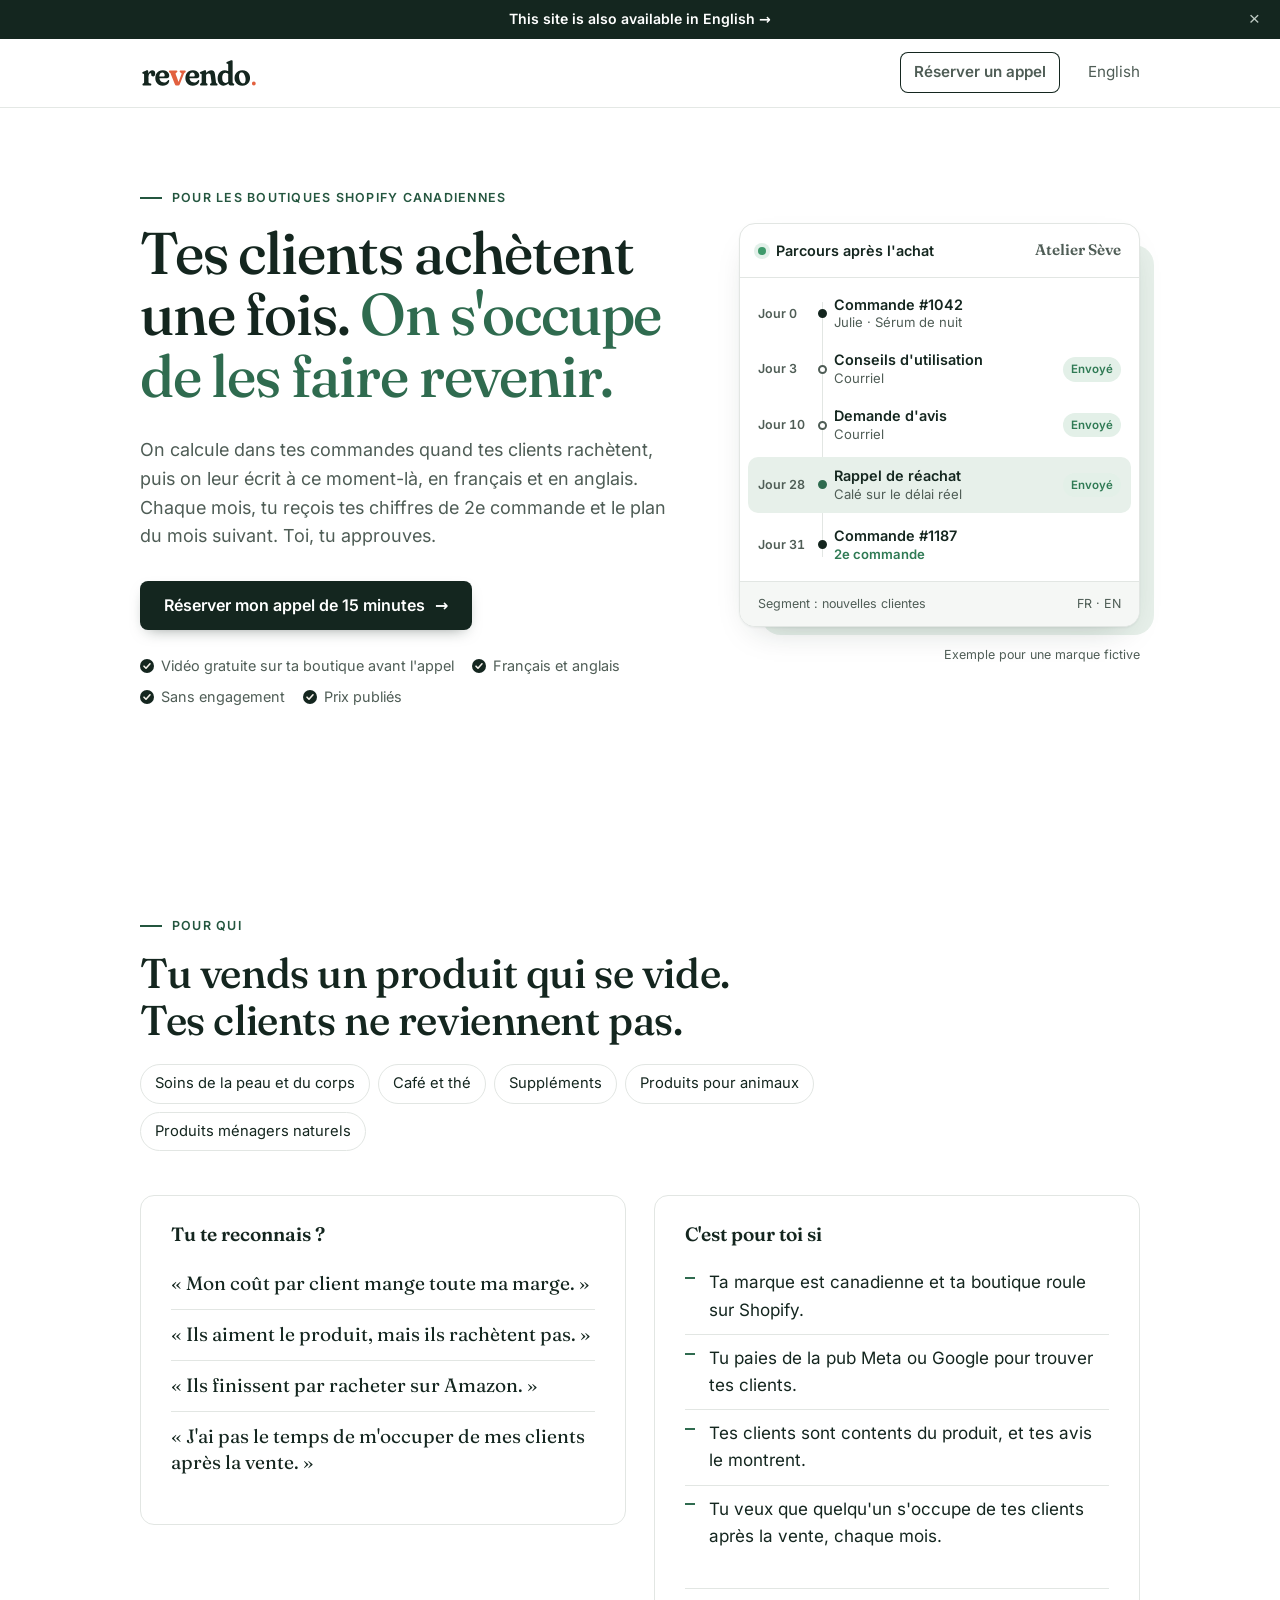
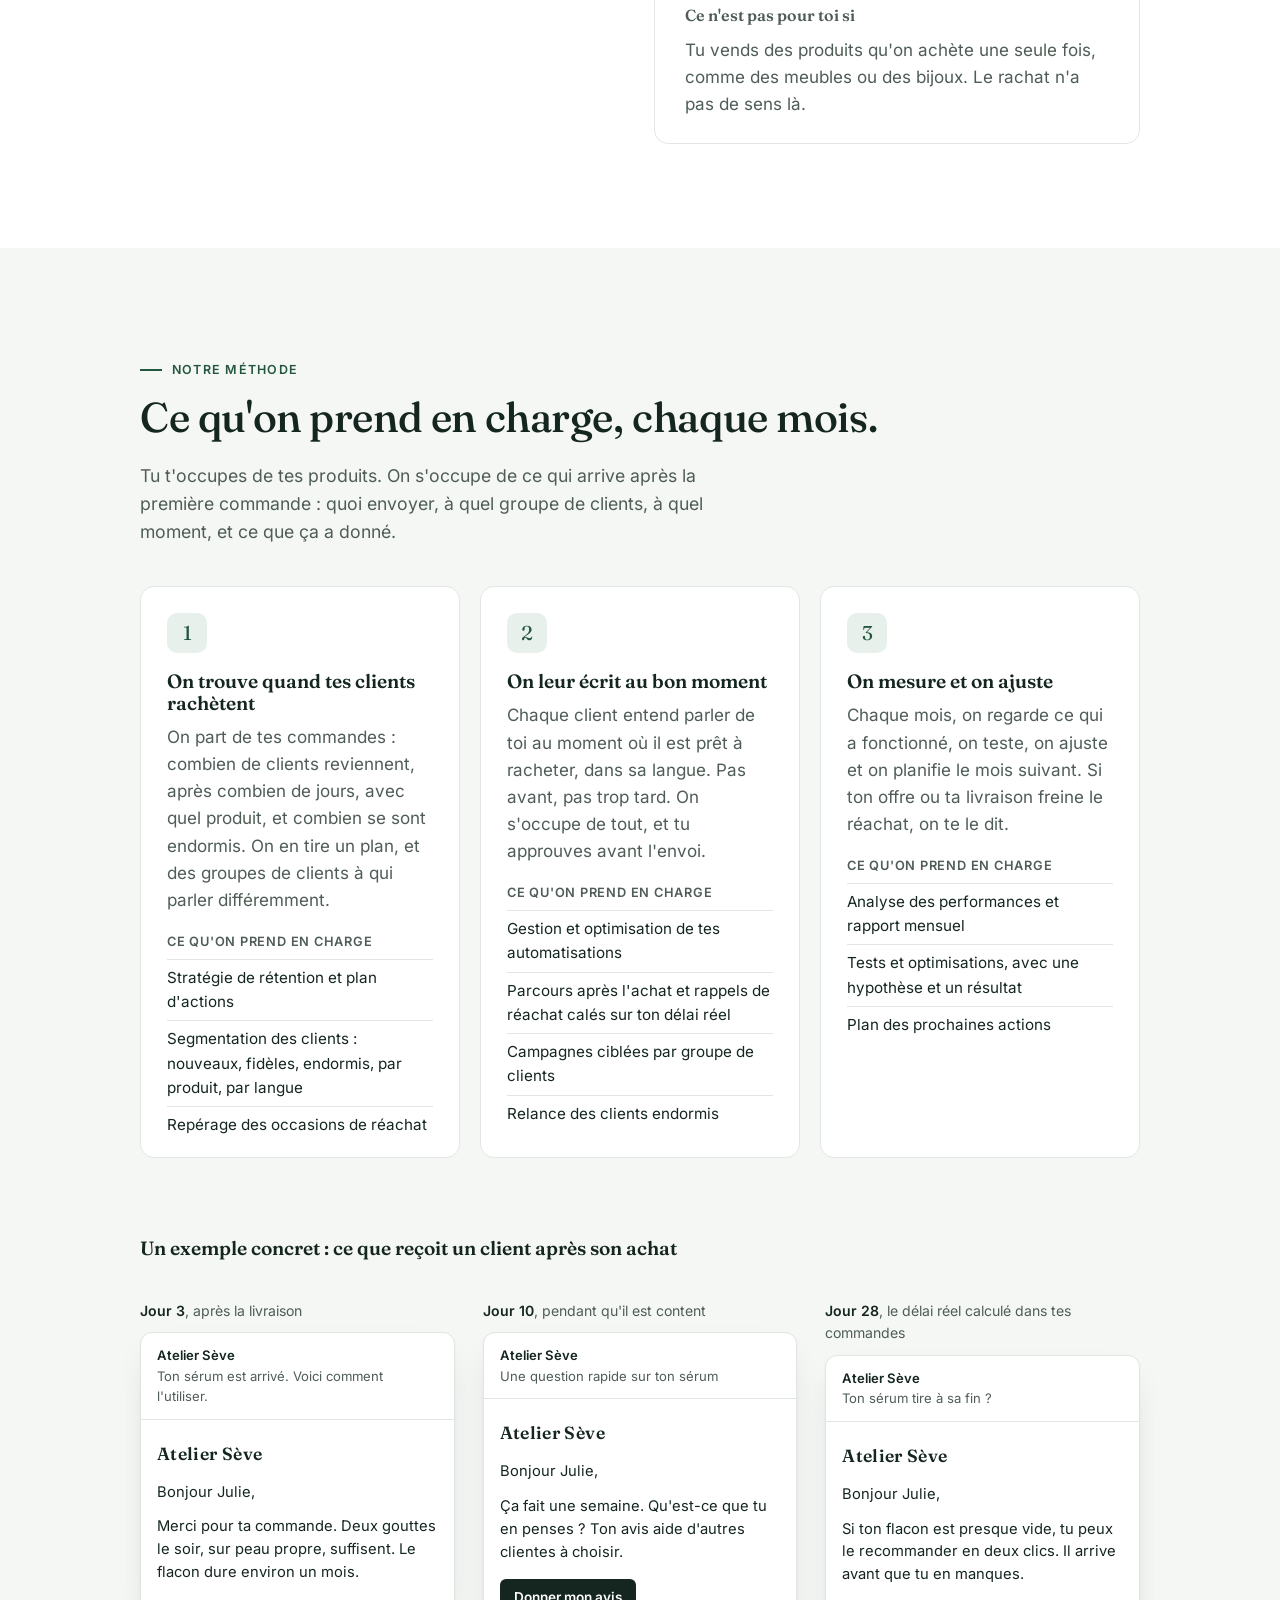
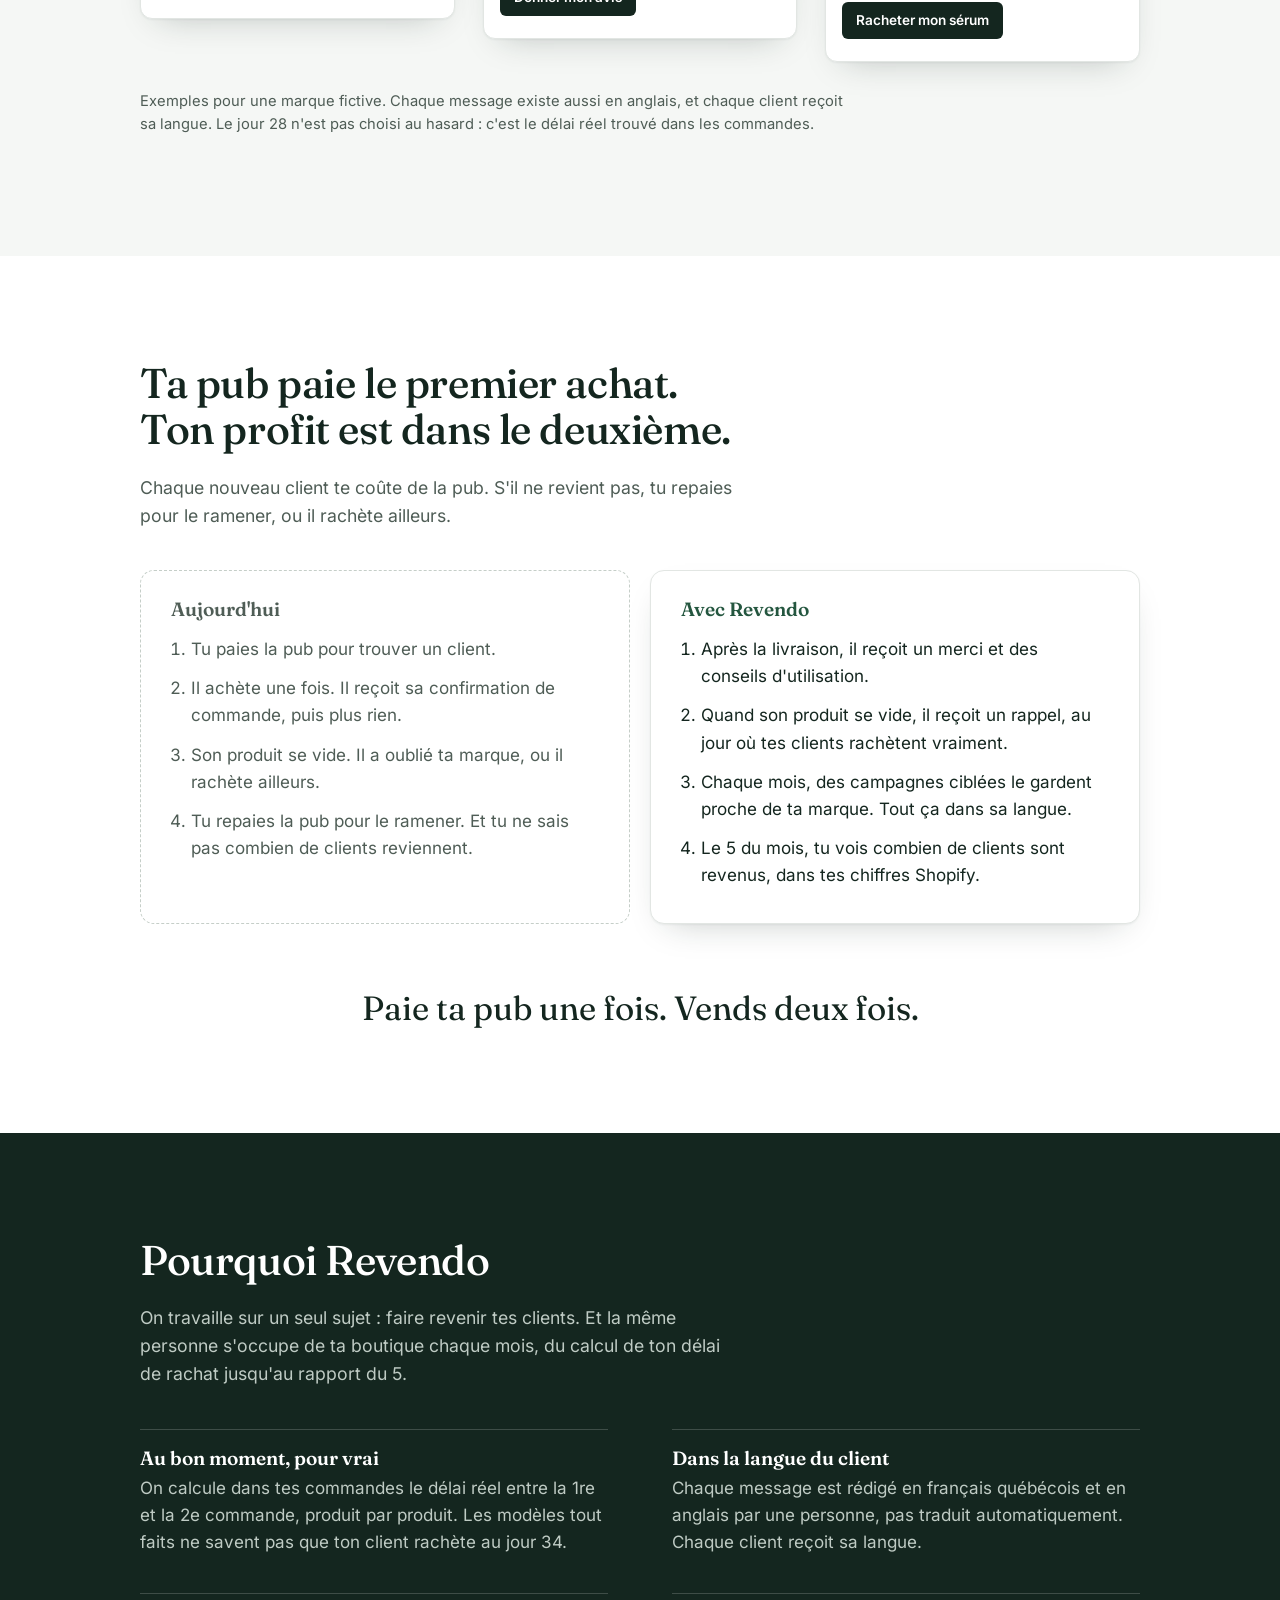
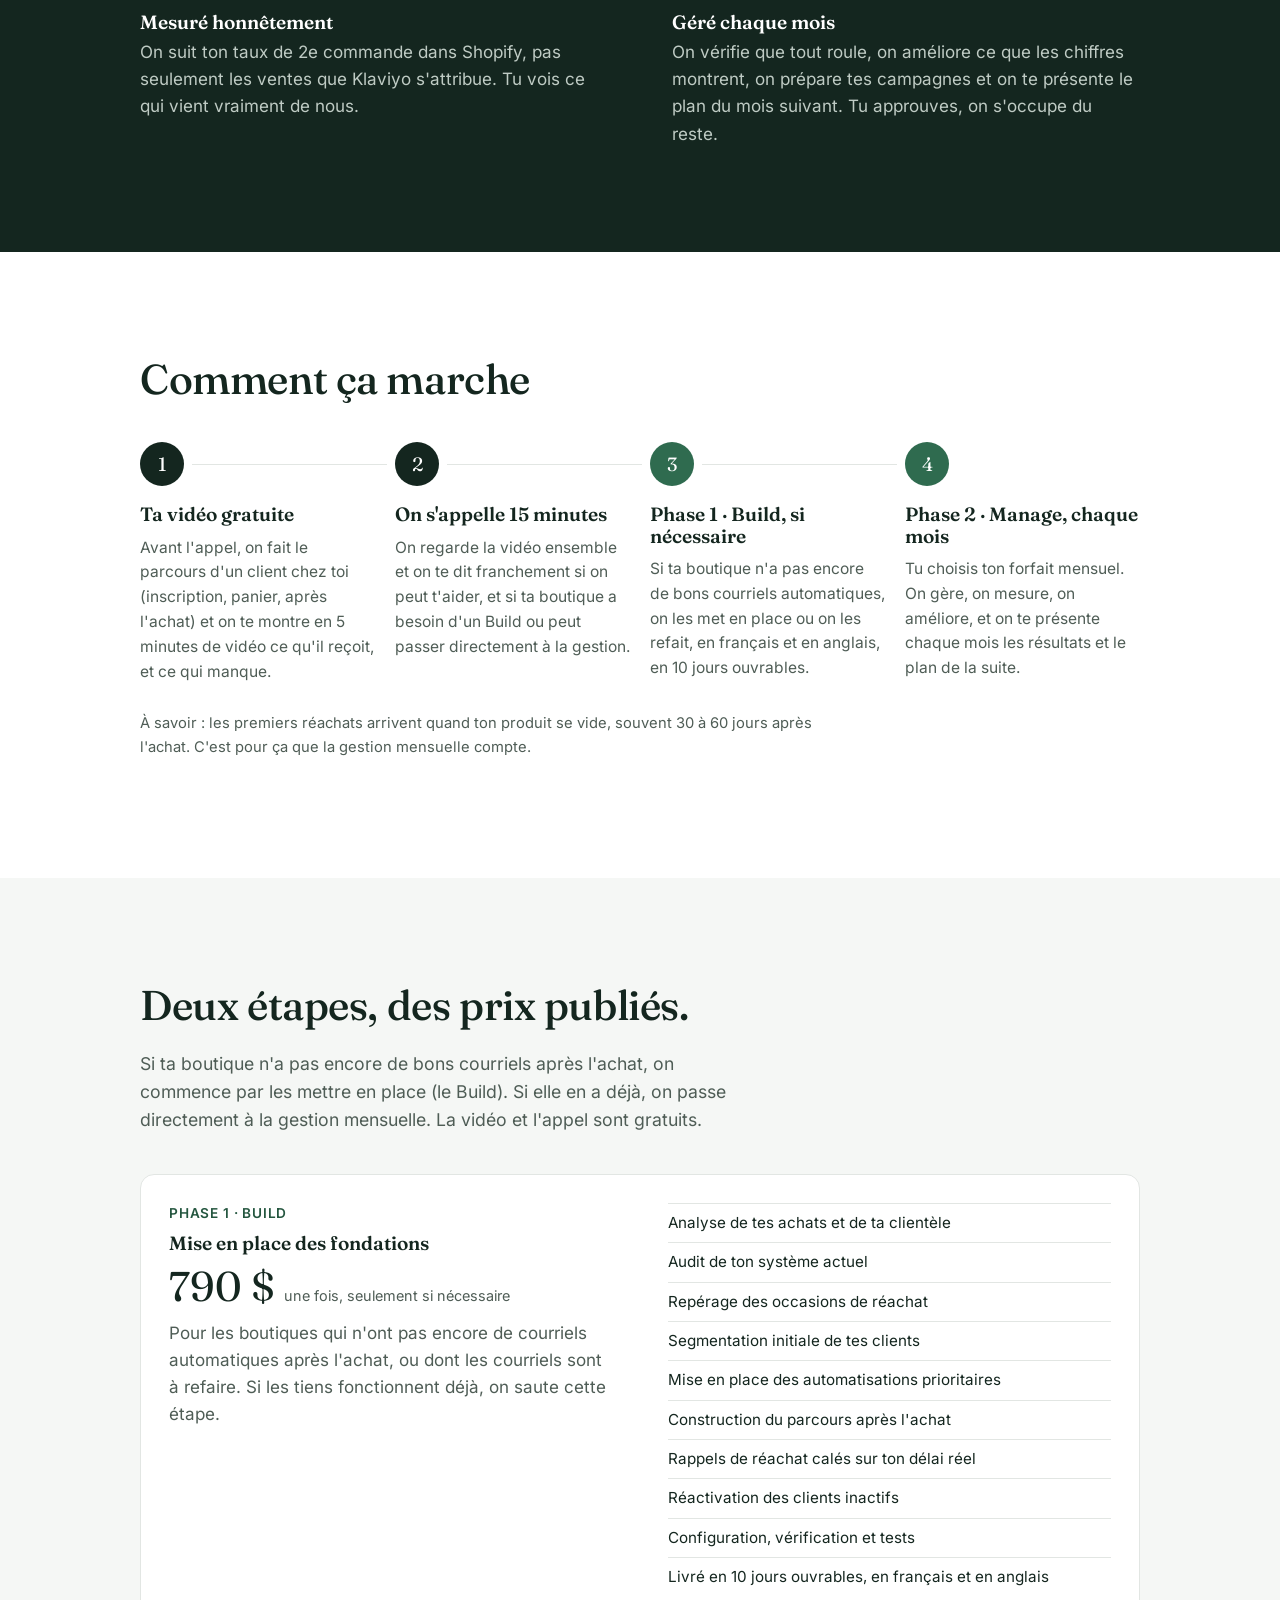
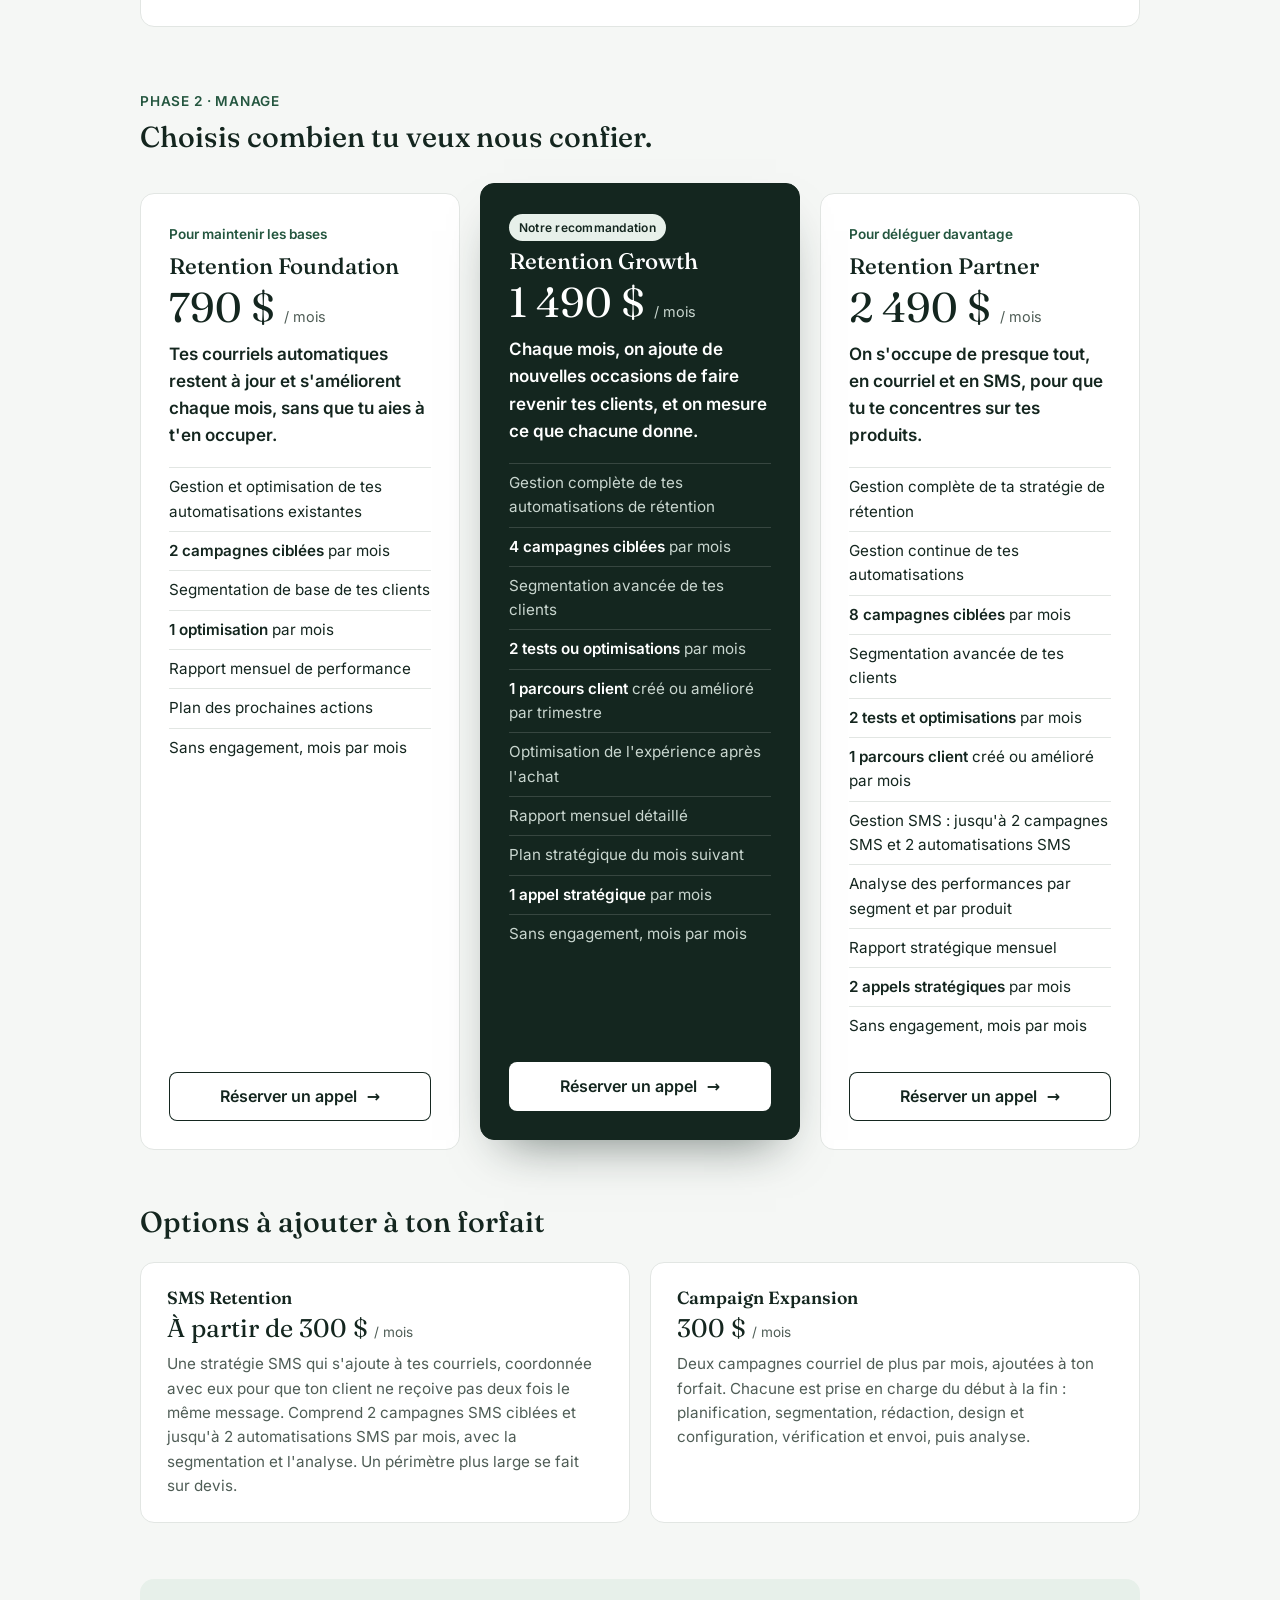
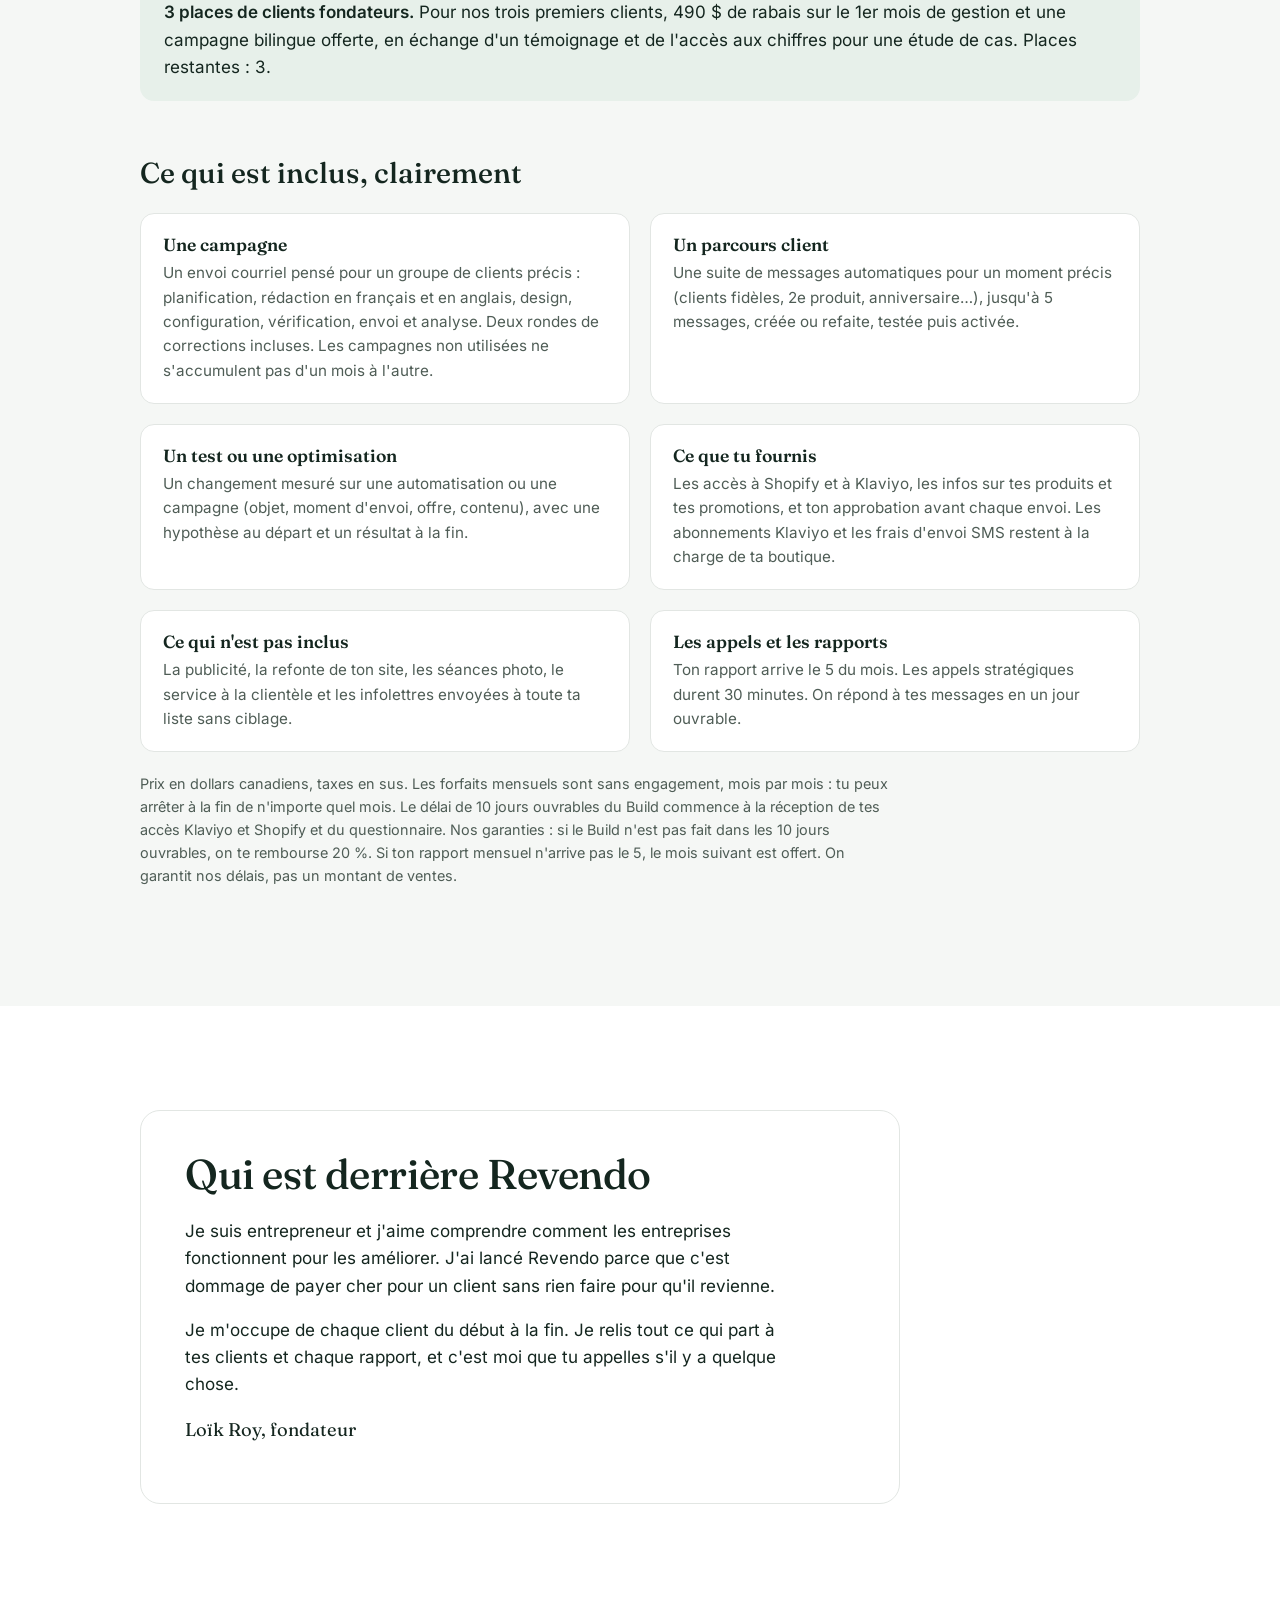
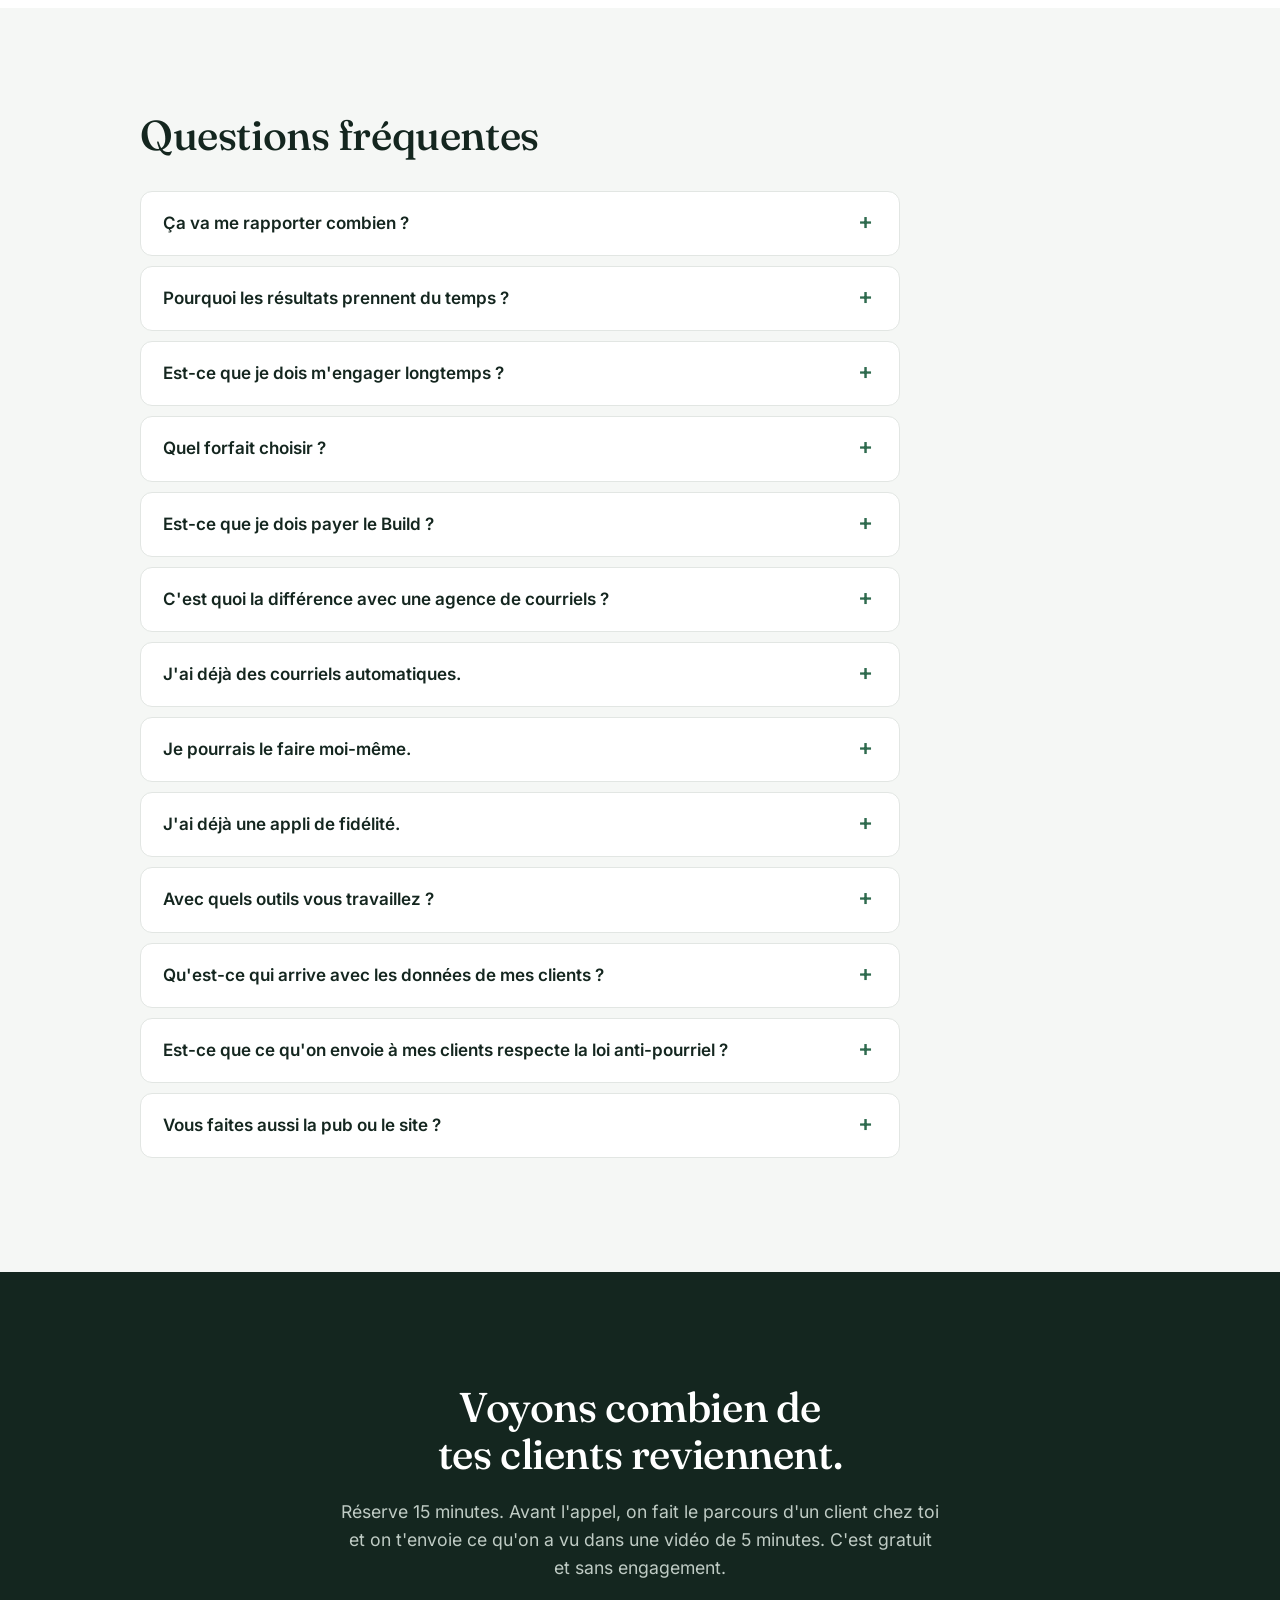
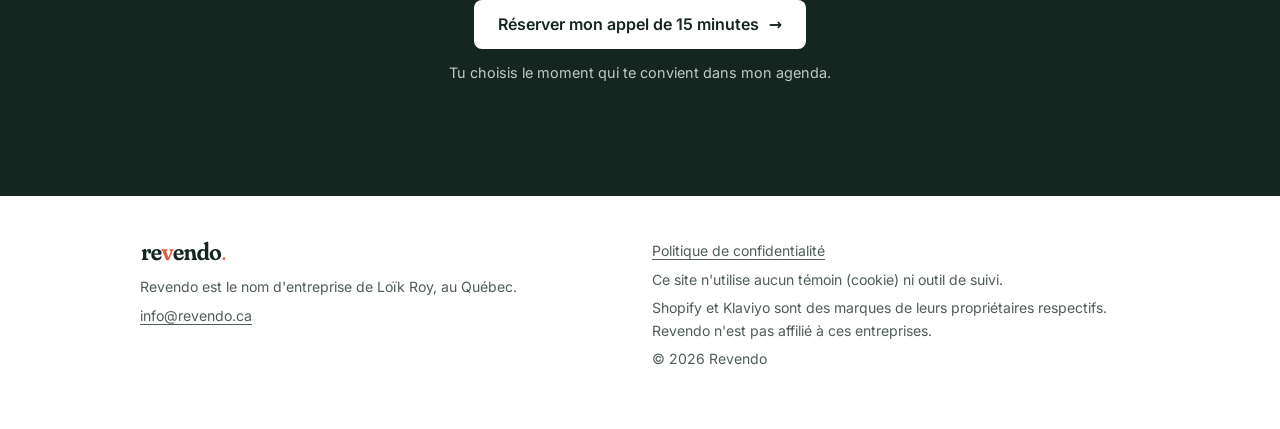
==== commit f2518b5e: "Palette blanc et vert : fond blanc, boutons vert forêt, accent vert Le logo ne change pas. Les coule" ====
--- a/index.html
+++ b/index.html
@@ -14,12 +14,12 @@
   <meta property="og:url" content="https://revendo.ca/">
   <meta property="og:locale" content="fr_CA">
   <meta property="og:type" content="website">
-  <meta name="theme-color" content="#F4F1EA">
+  <meta name="theme-color" content="#FFFFFF">
   <link rel="icon" href="/assets/img/favicon.ico" sizes="any">
   <link rel="icon" href="/assets/img/favicon.svg" type="image/svg+xml">
   <link rel="apple-touch-icon" href="/assets/img/apple-touch-icon.png">
   <link rel="preload" href="/assets/fonts/fraunces.woff2" as="font" type="font/woff2" crossorigin>
-  <link rel="stylesheet" href="/assets/style.css?v=8">
+  <link rel="stylesheet" href="/assets/style.css?v=9">
 </head>
 <body>
 <div class="autre-langue" id="autre-langue" lang="en" hidden>
--- a/assets/style.css
+++ b/assets/style.css
@@ -406,3 +406,28 @@
 .autre-langue a:hover { text-decoration: underline; }
 .autre-langue button { position: absolute; right: 12px; top: 50%; transform: translateY(-50%); background: none; border: 0; color: var(--vert-doux); font-size: 1.2rem; line-height: 1; cursor: pointer; padding: 4px 8px; }
 .autre-langue button:hover { color: var(--creme); }
+
+/* Palette v2 « blanc et vert » (27 nov. 2026) : fond blanc, vert forêt pour les boutons,
+   vert moyen comme couleur d'accent. Le logo ne change pas. */
+:root {
+  --creme: #FFFFFF;
+  --papier: #F5F7F5;
+  --blanc: #FFFFFF;
+  --ligne: #E2E6E3;
+  --terra: #2F6B4F;
+  --terra-fonce: #24563F;
+  --terra-pale: #E7F0EA;
+  --vert-doux: #BFCBC4;
+}
+.bouton { background: var(--vert); box-shadow: 0 6px 16px -8px rgba(20,38,31,.55); }
+.bouton:hover { background: #2C4A3E; }
+.entete { background: rgba(255,255,255,.92); border-bottom-color: rgba(226,230,227,.9); }
+/* Sur fond vert foncé, le bouton passe en blanc pour rester visible */
+.forfait.reco .bouton, .final .bouton { background: #FFFFFF; color: var(--vert); box-shadow: none; }
+.forfait.reco .bouton:hover, .final .bouton:hover { background: var(--terra-pale); }
+.forfait.reco .reco-mot { background: var(--terra-pale); color: var(--vert); }
+.forfait.reco li, .forfait.reco .prix small { color: #C9D6CF; }
+#pourquoi .liste-2 > div, #why .liste-2 > div { border-top-color: rgba(255,255,255,.18); }
+.forfait.reco li { border-top-color: rgba(255,255,255,.15); }
+.avant { border-color: #C5CEC8; }
+.photo { background: #E9EDEA; }
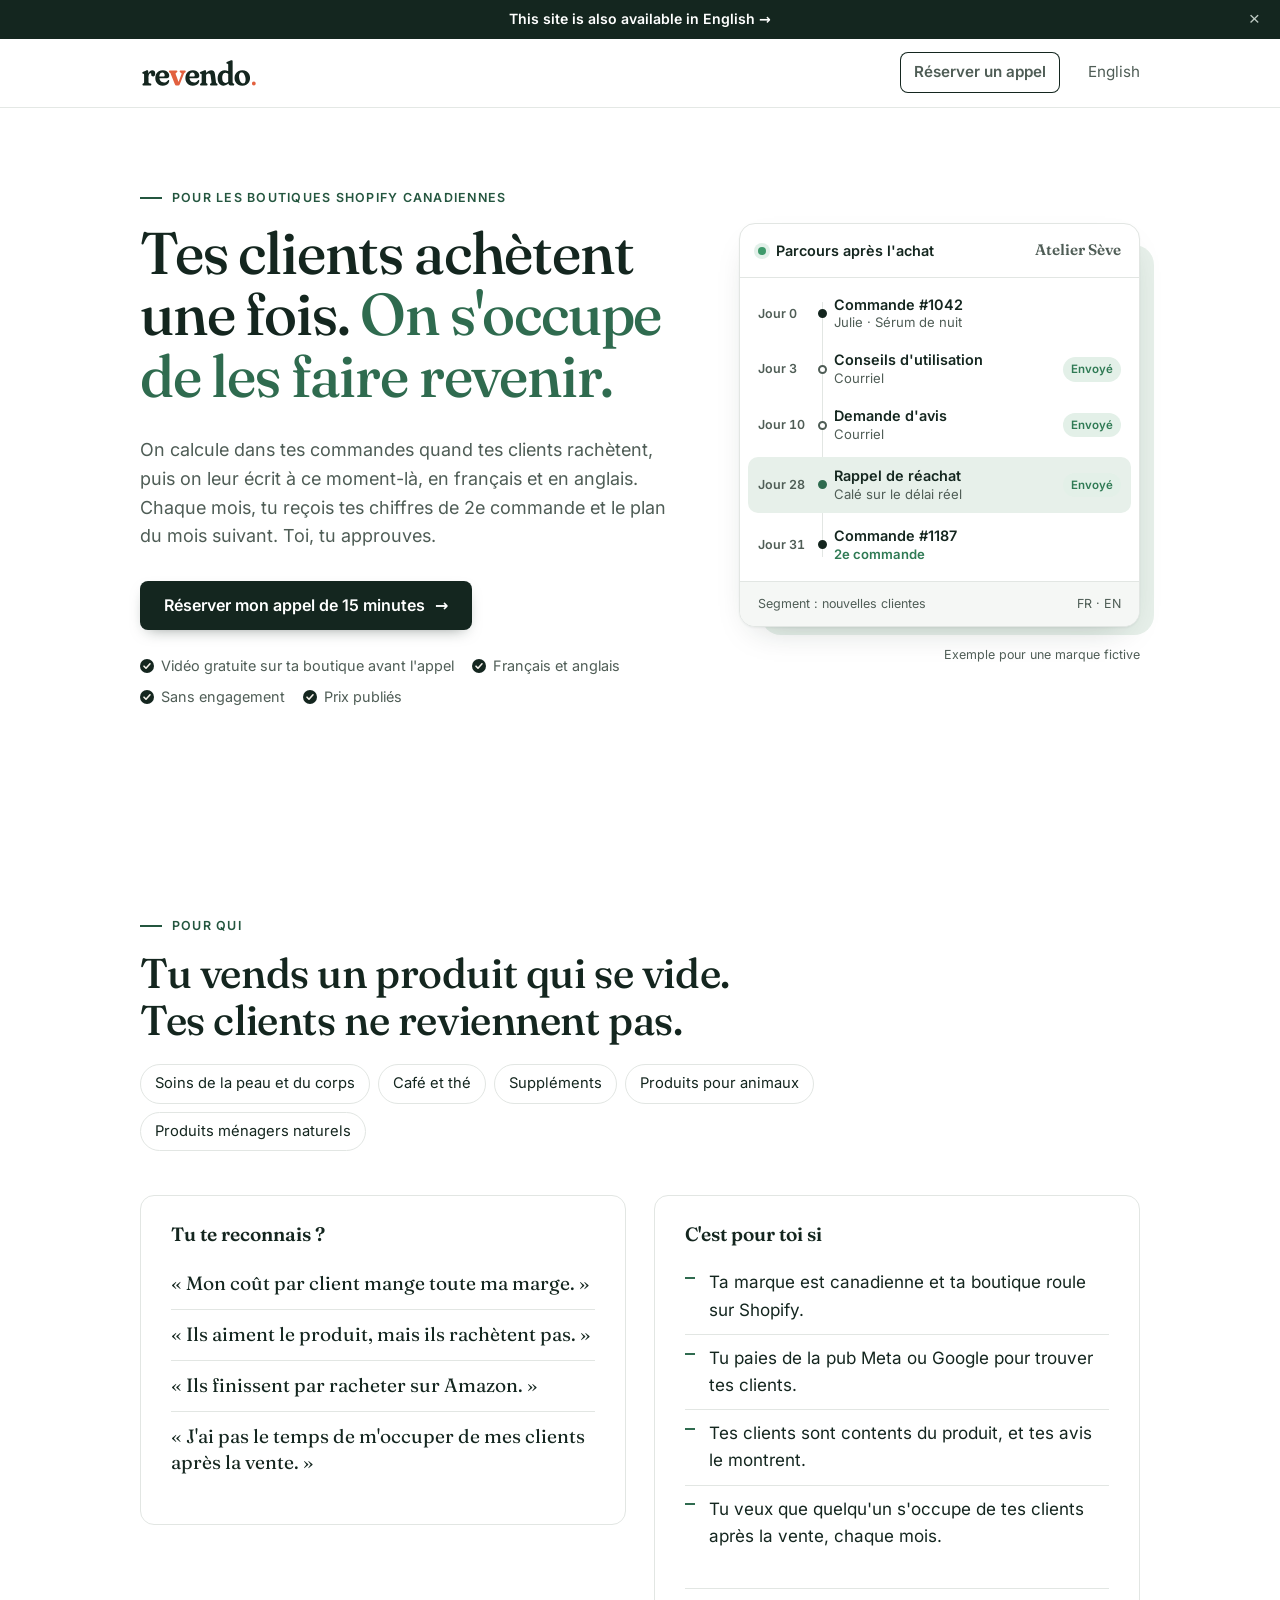
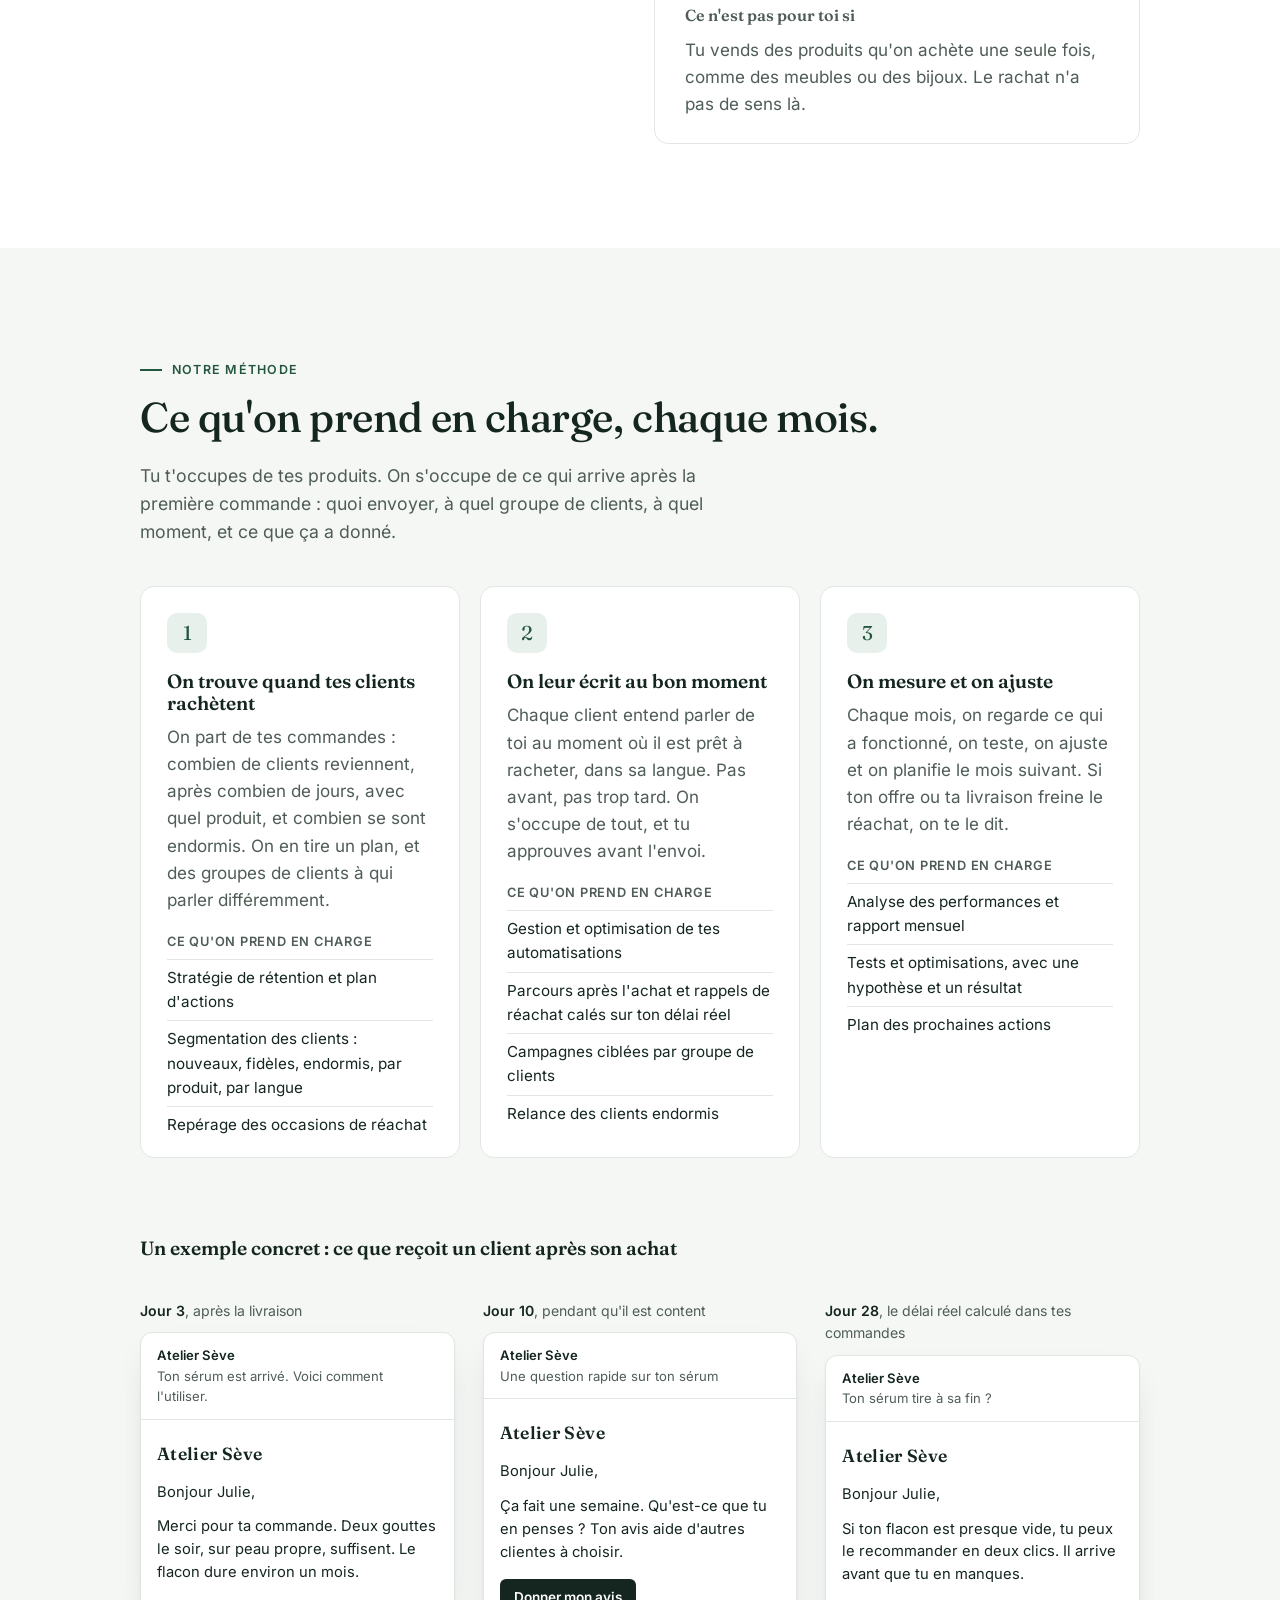
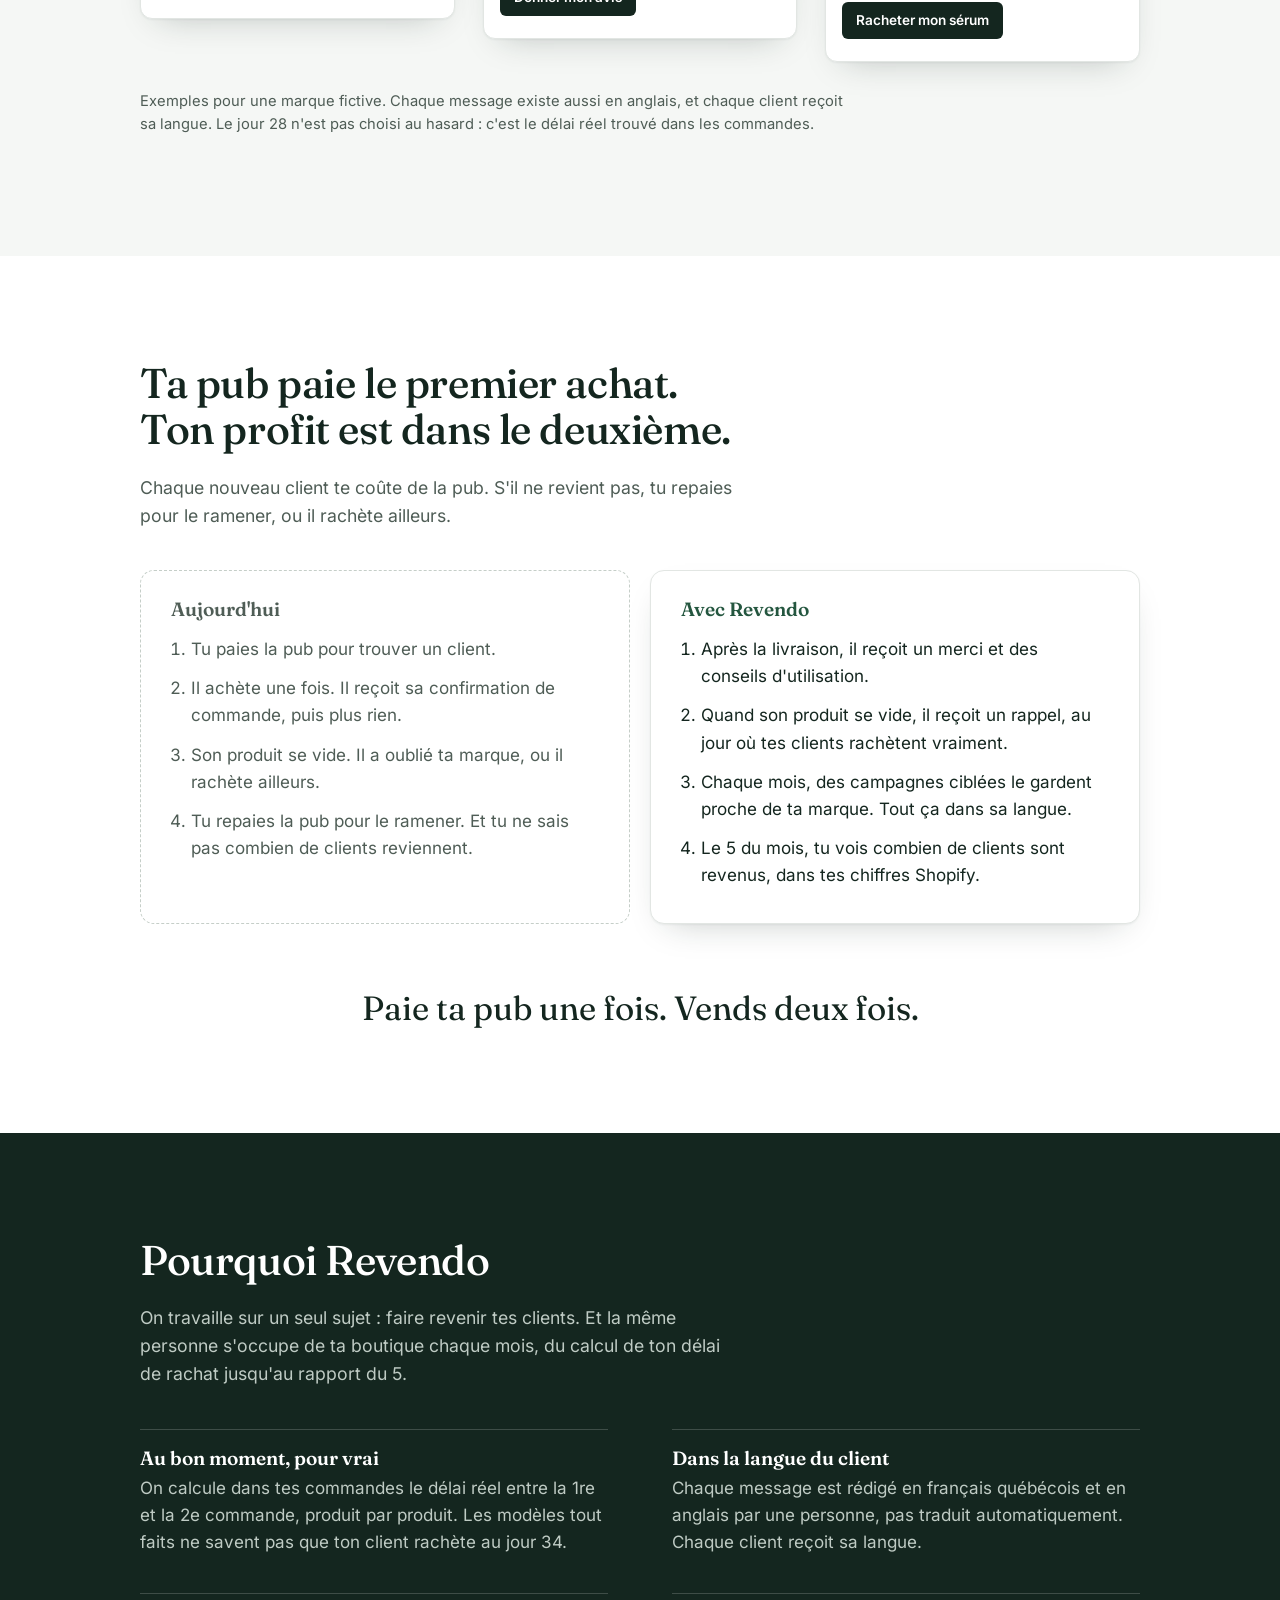
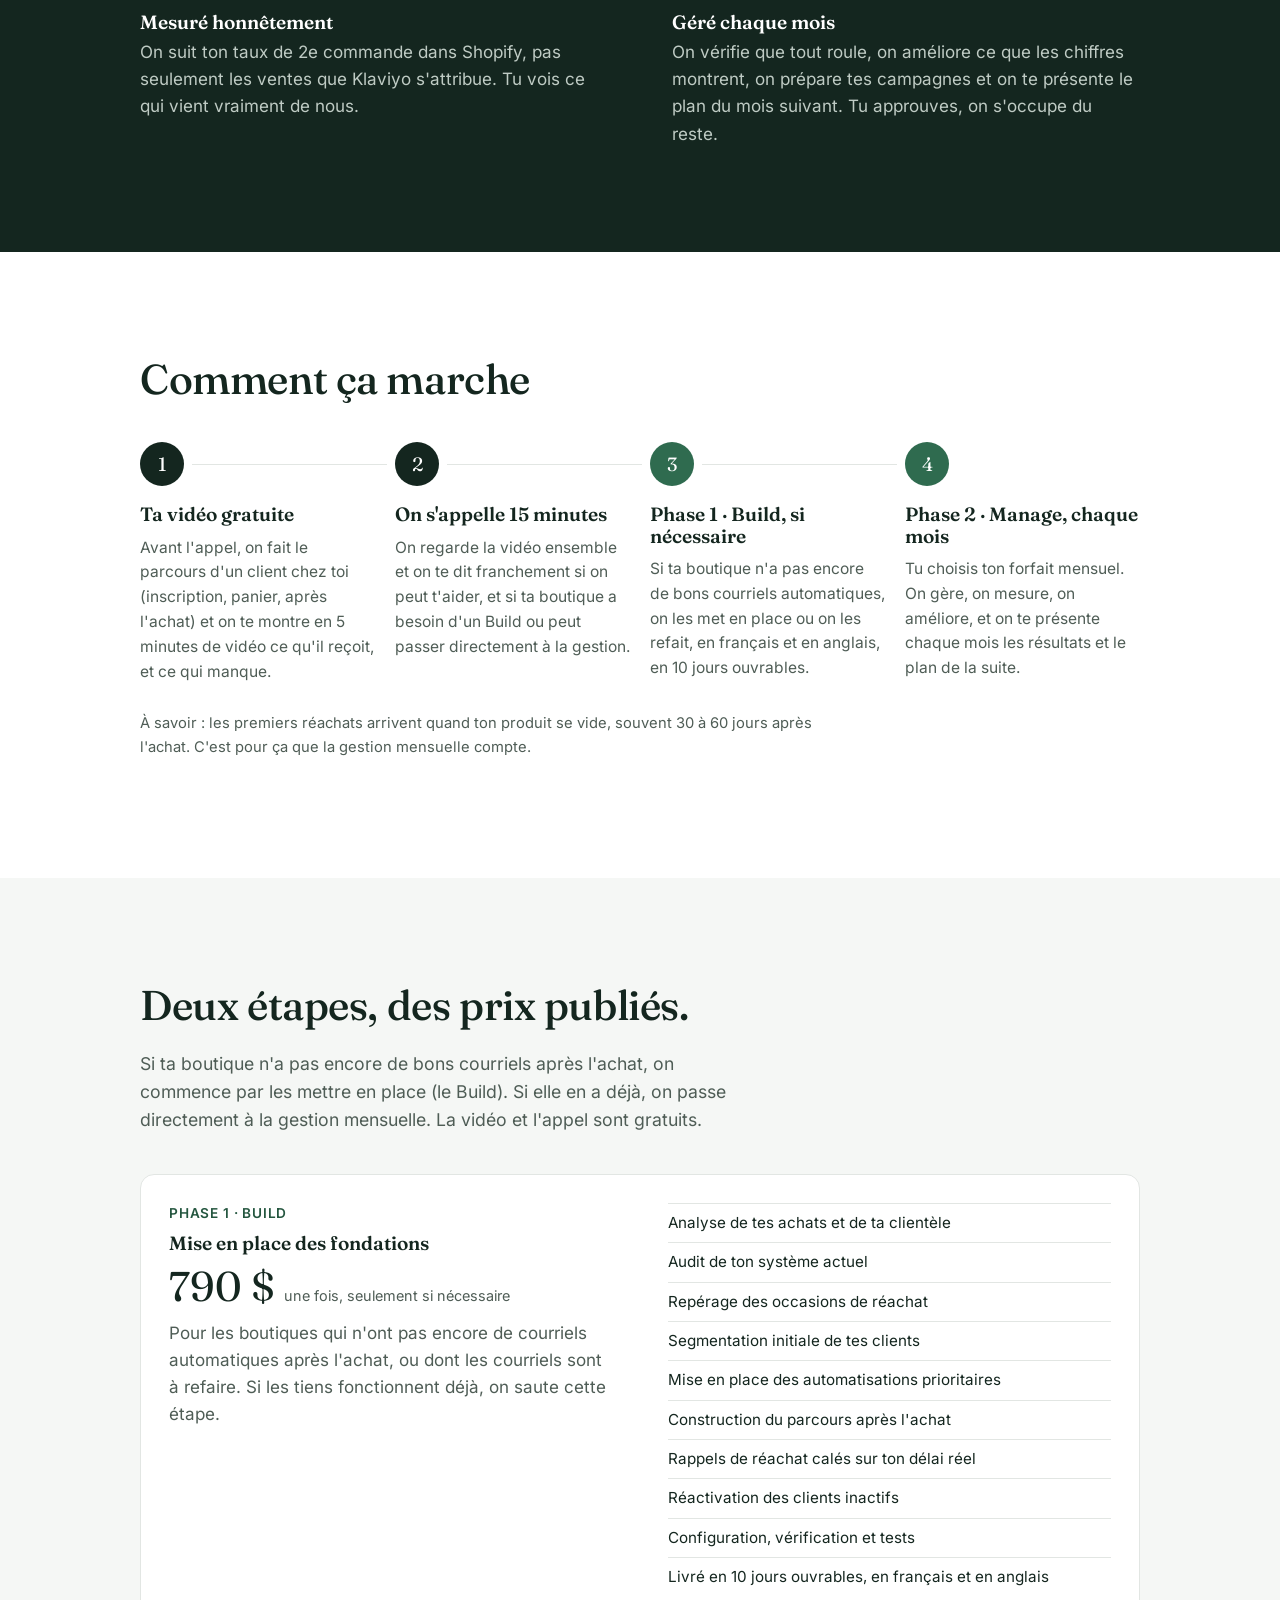
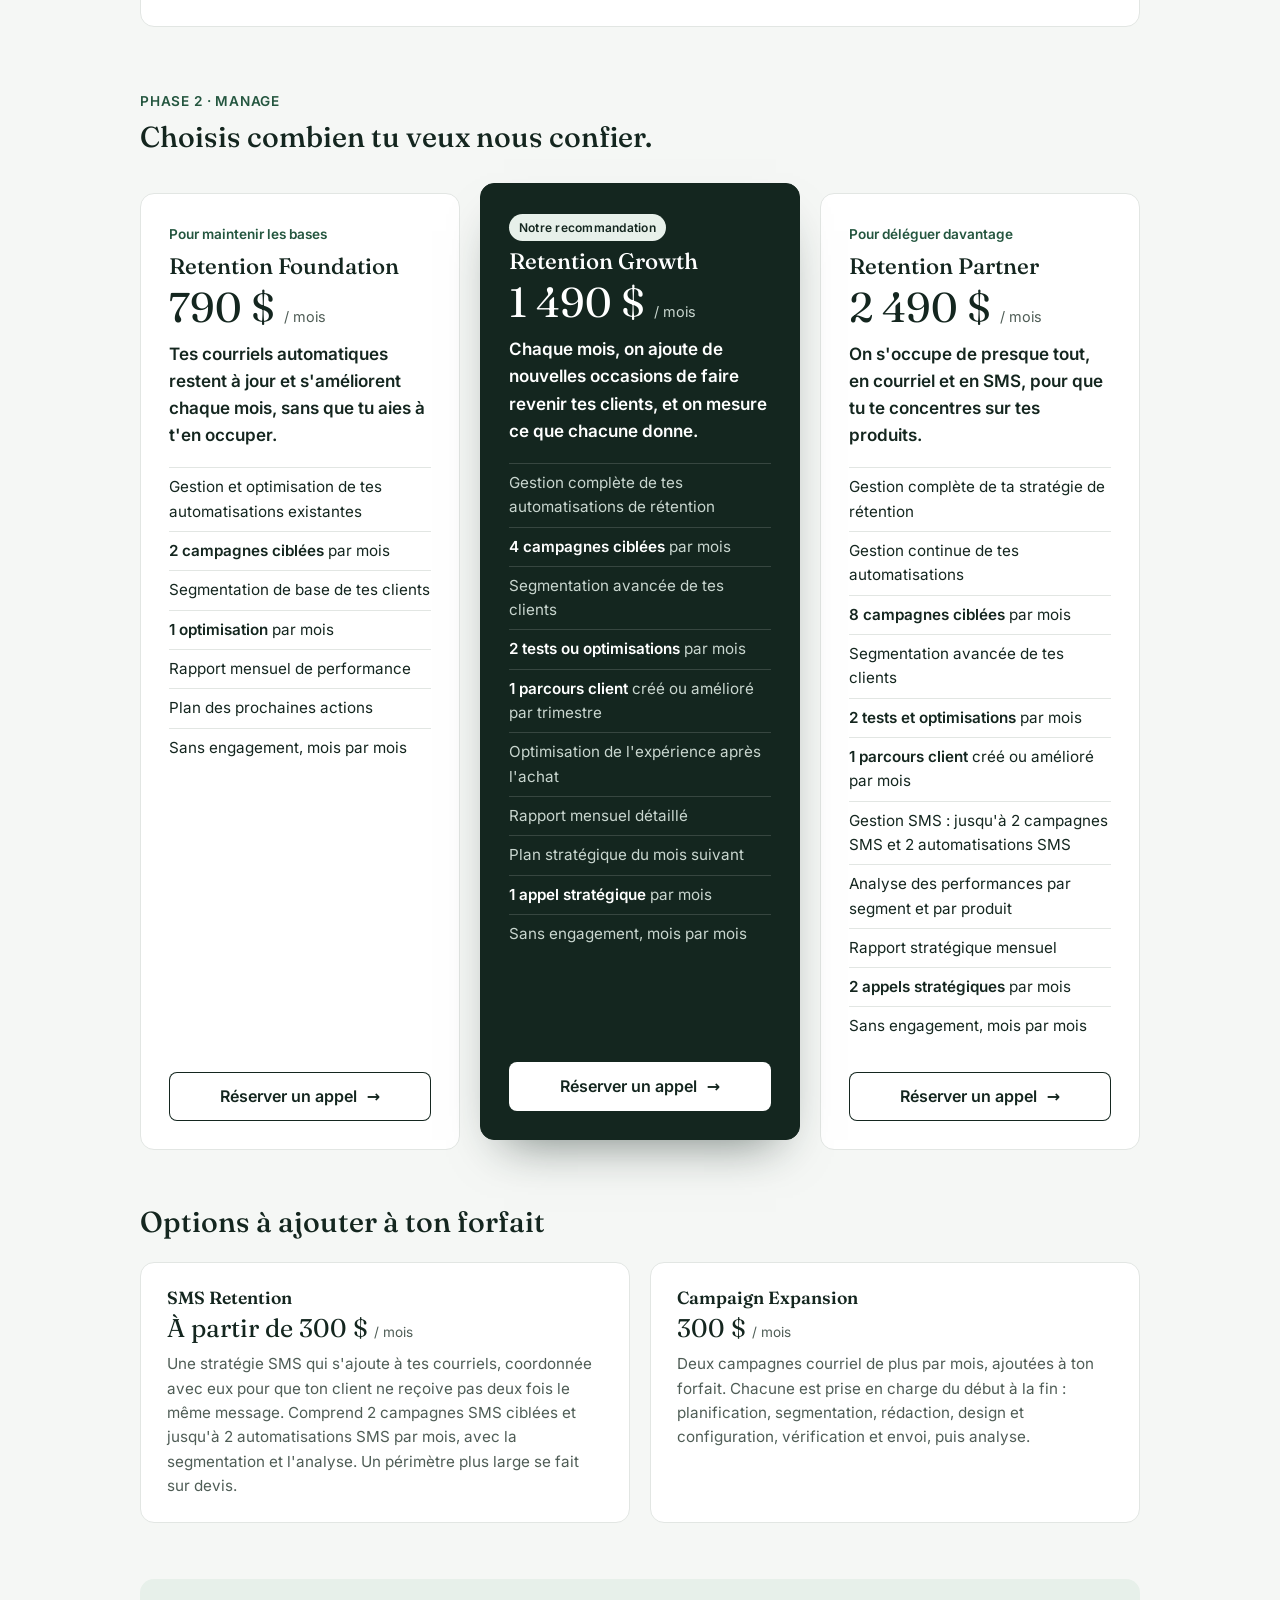
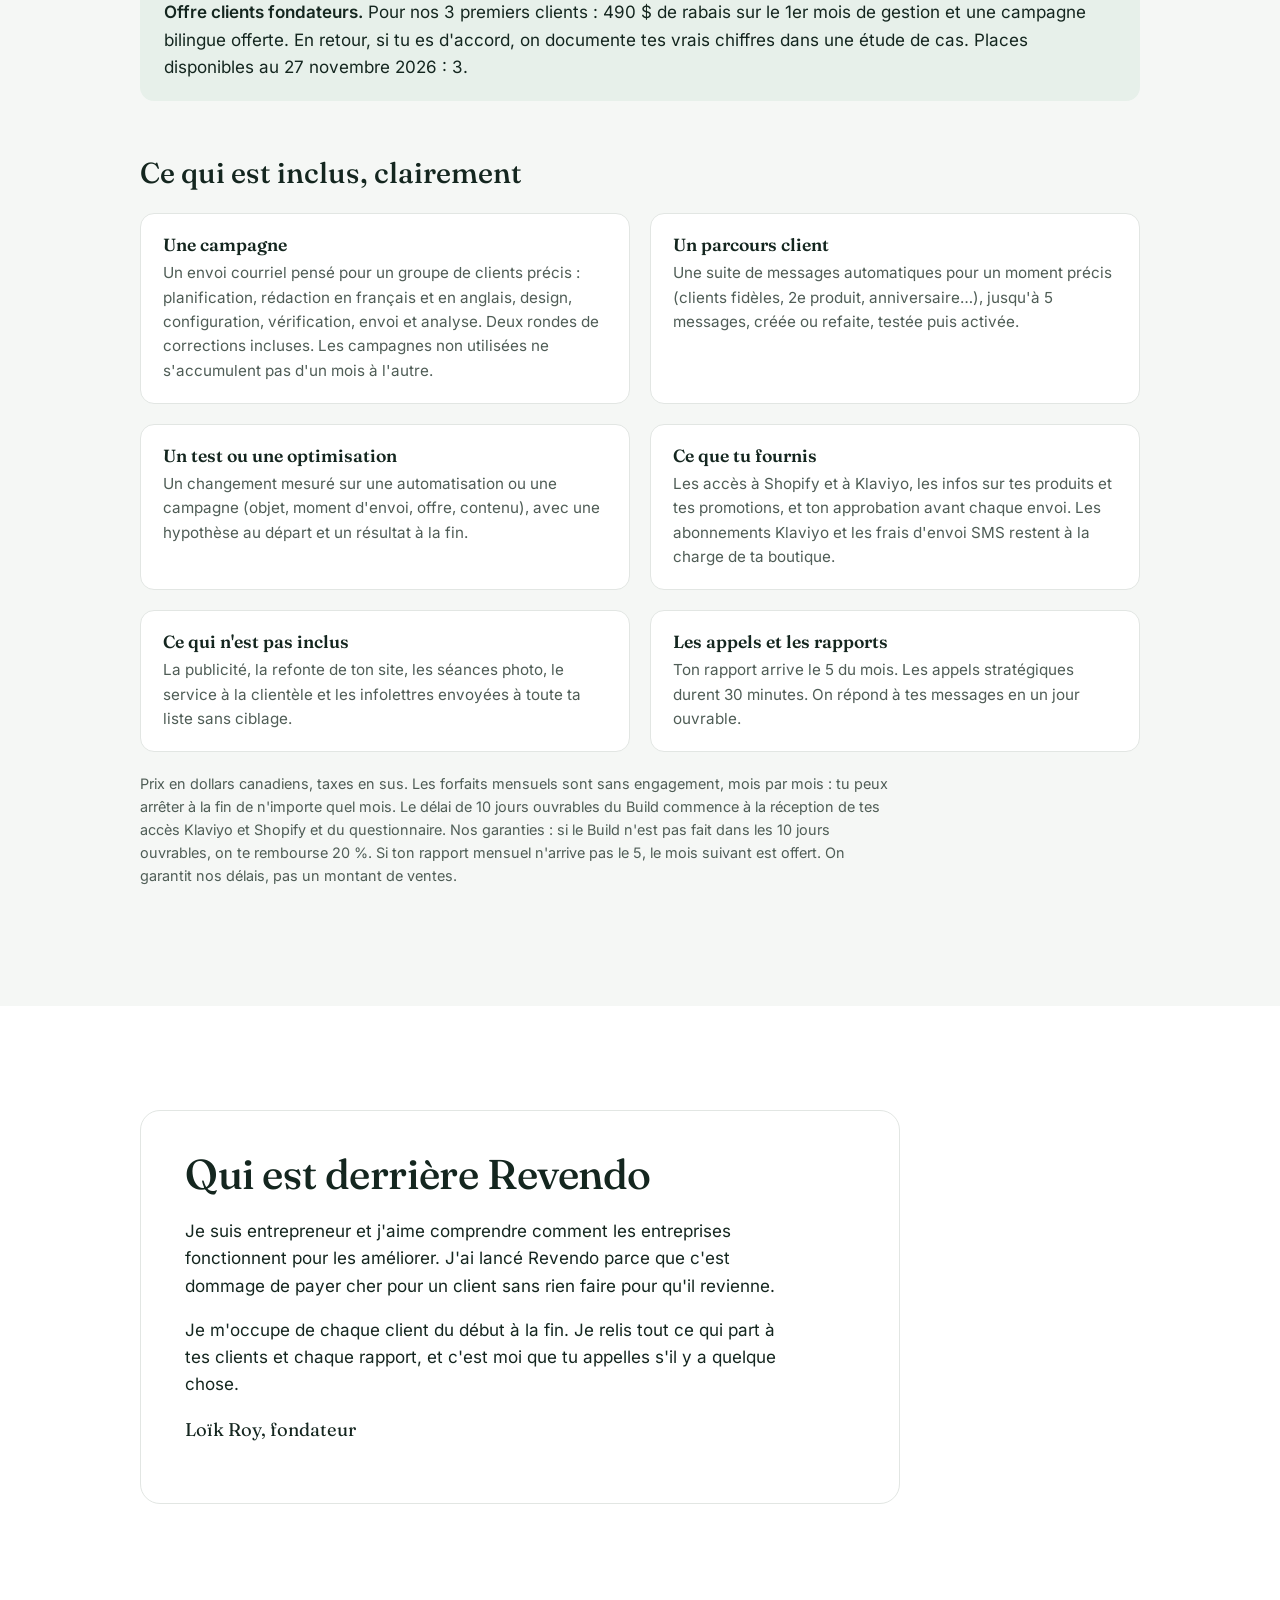
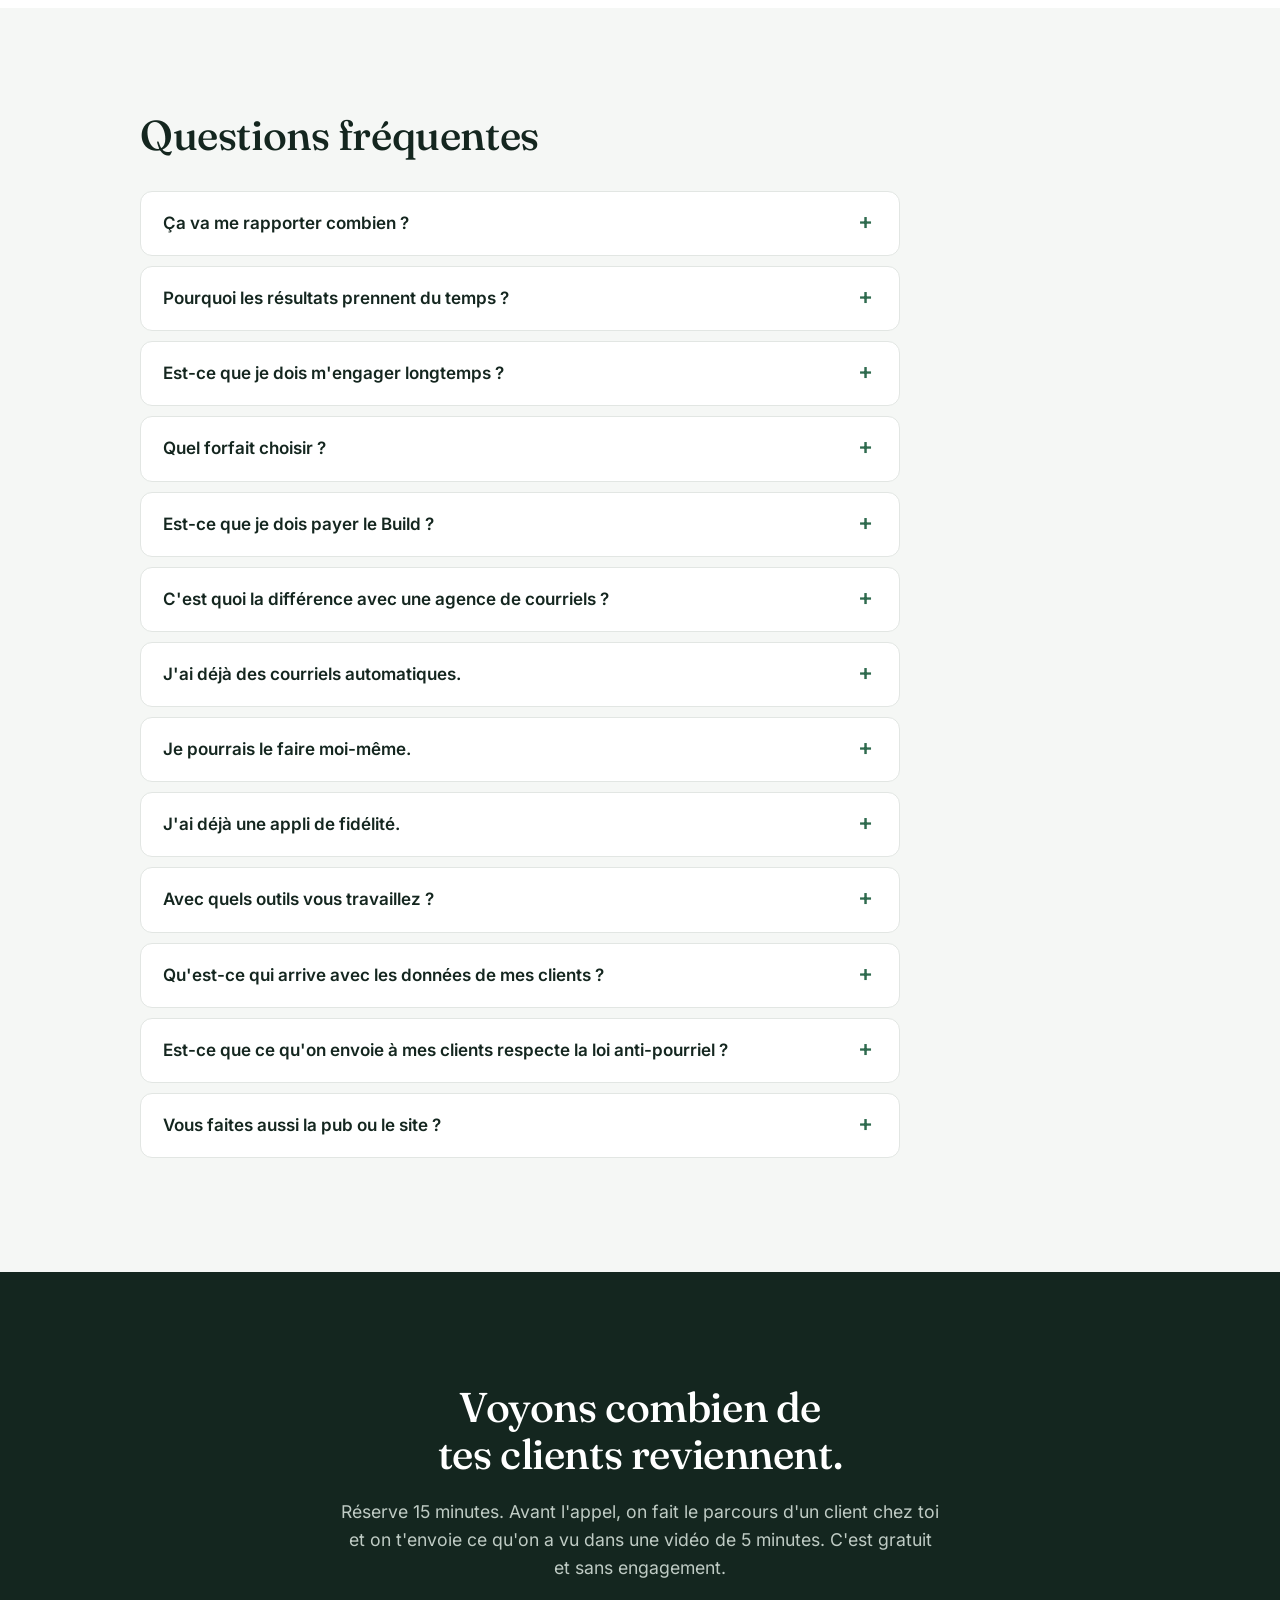
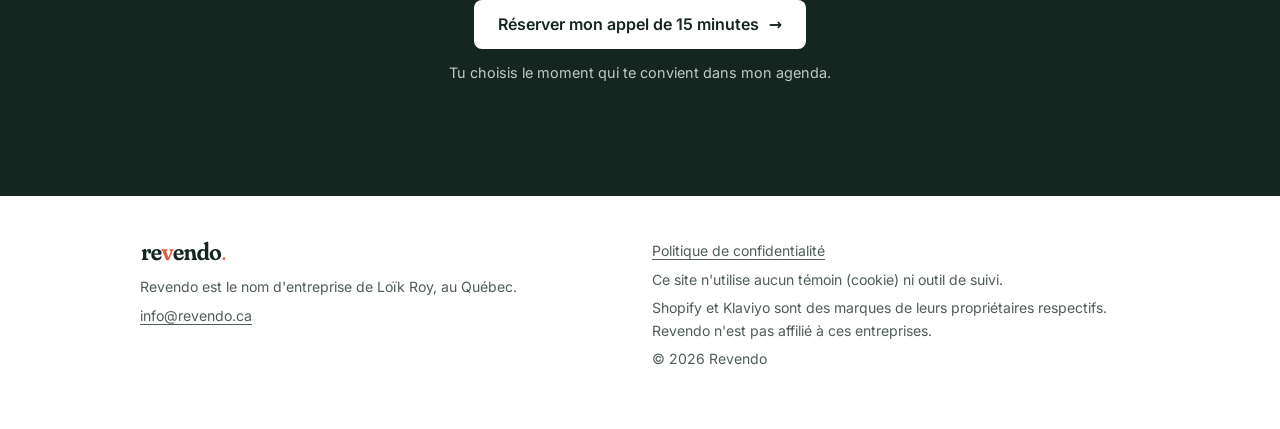
==== commit 6d641e76: "Bouton d'appel visible sur mobile, images de partage, offre fondateurs reformulée - En-tête mobile :" ====
--- a/index.html
+++ b/index.html
@@ -14,12 +14,18 @@
   <meta property="og:url" content="https://revendo.ca/">
   <meta property="og:locale" content="fr_CA">
   <meta property="og:type" content="website">
+  <meta property="og:image" content="https://revendo.ca/assets/img/og-revendo-fr.png">
+  <meta property="og:image:width" content="1200">
+  <meta property="og:image:height" content="630">
+  <meta property="og:image:alt" content="Revendo : tes clients achètent une fois, on s&#39;occupe de les faire revenir.">
+  <meta property="og:site_name" content="Revendo">
+  <meta name="twitter:card" content="summary_large_image">
   <meta name="theme-color" content="#FFFFFF">
   <link rel="icon" href="/assets/img/favicon.ico" sizes="any">
   <link rel="icon" href="/assets/img/favicon.svg" type="image/svg+xml">
   <link rel="apple-touch-icon" href="/assets/img/apple-touch-icon.png">
   <link rel="preload" href="/assets/fonts/fraunces.woff2" as="font" type="font/woff2" crossorigin>
-  <link rel="stylesheet" href="/assets/style.css?v=9">
+  <link rel="stylesheet" href="/assets/style.css?v=10">
 </head>
 <body>
 <div class="autre-langue" id="autre-langue" lang="en" hidden>
@@ -351,7 +357,7 @@
       </div>
 
       <div class="fondateurs">
-        <p><strong>3 places de clients fondateurs.</strong> Pour nos trois premiers clients, 490 $ de rabais sur le 1er mois de gestion et une campagne bilingue offerte, en échange d'un témoignage et de l'accès aux chiffres pour une étude de cas. Places restantes : 3.</p>
+        <p><strong>Offre clients fondateurs.</strong> Pour nos 3 premiers clients : 490 $ de rabais sur le 1er mois de gestion et une campagne bilingue offerte. En retour, si tu es d'accord, on documente tes vrais chiffres dans une étude de cas. Places disponibles au 27 novembre 2026 : 3.</p>
       </div>
 
       <h3 class="phase-titre">Ce qui est inclus, clairement</h3>
--- a/assets/style.css
+++ b/assets/style.css
@@ -431,3 +431,10 @@
 .forfait.reco li { border-top-color: rgba(255,255,255,.15); }
 .avant { border-color: #C5CEC8; }
 .photo { background: #E9EDEA; }
+
+/* Mobile : le bouton d'appel reste visible dans l'en-tête collant (tâche 1.4) */
+@media (max-width: 560px) {
+  .entete .conteneur { gap: 14px; }
+  .entete a.lien-appel { display: inline-block; background: var(--vert); color: #FFFFFF; box-shadow: none; padding: 8px 12px; font-size: .85rem; white-space: nowrap; }
+  .entete .langue { font-size: .85rem; }
+}
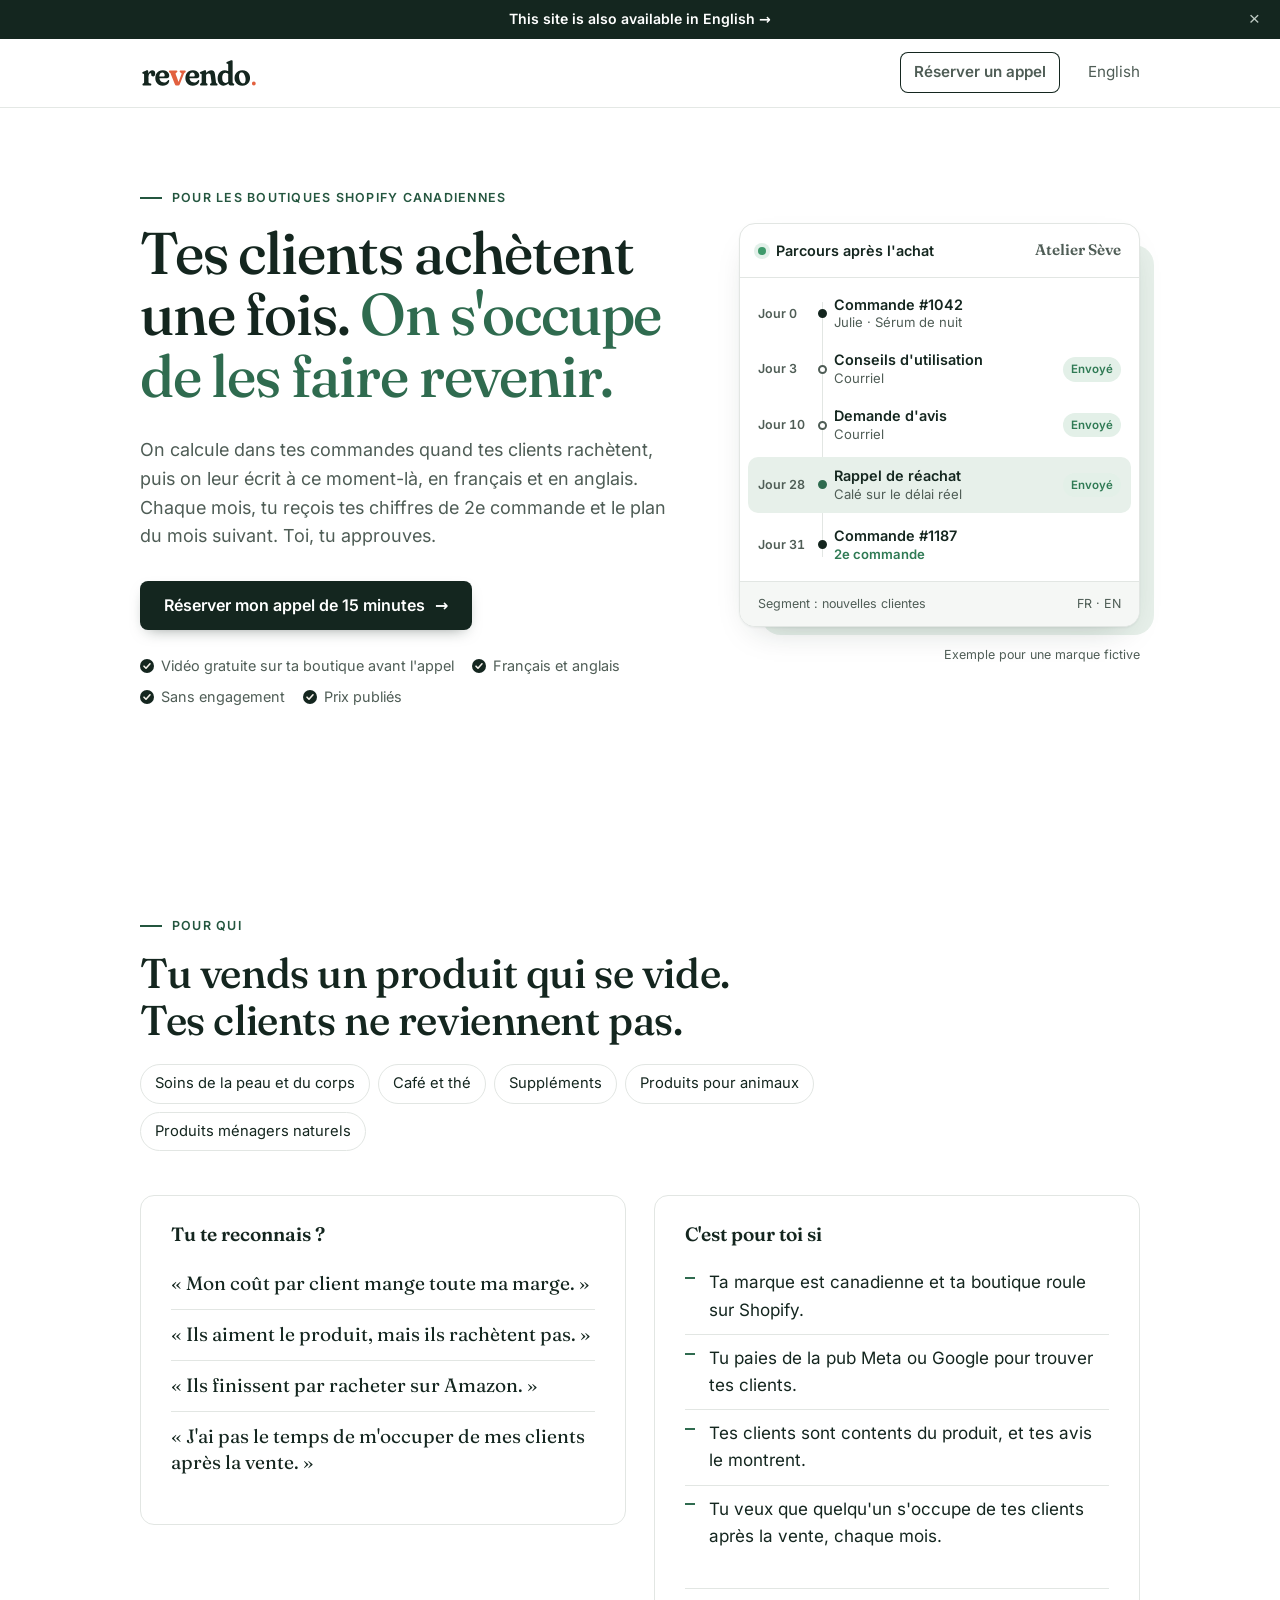
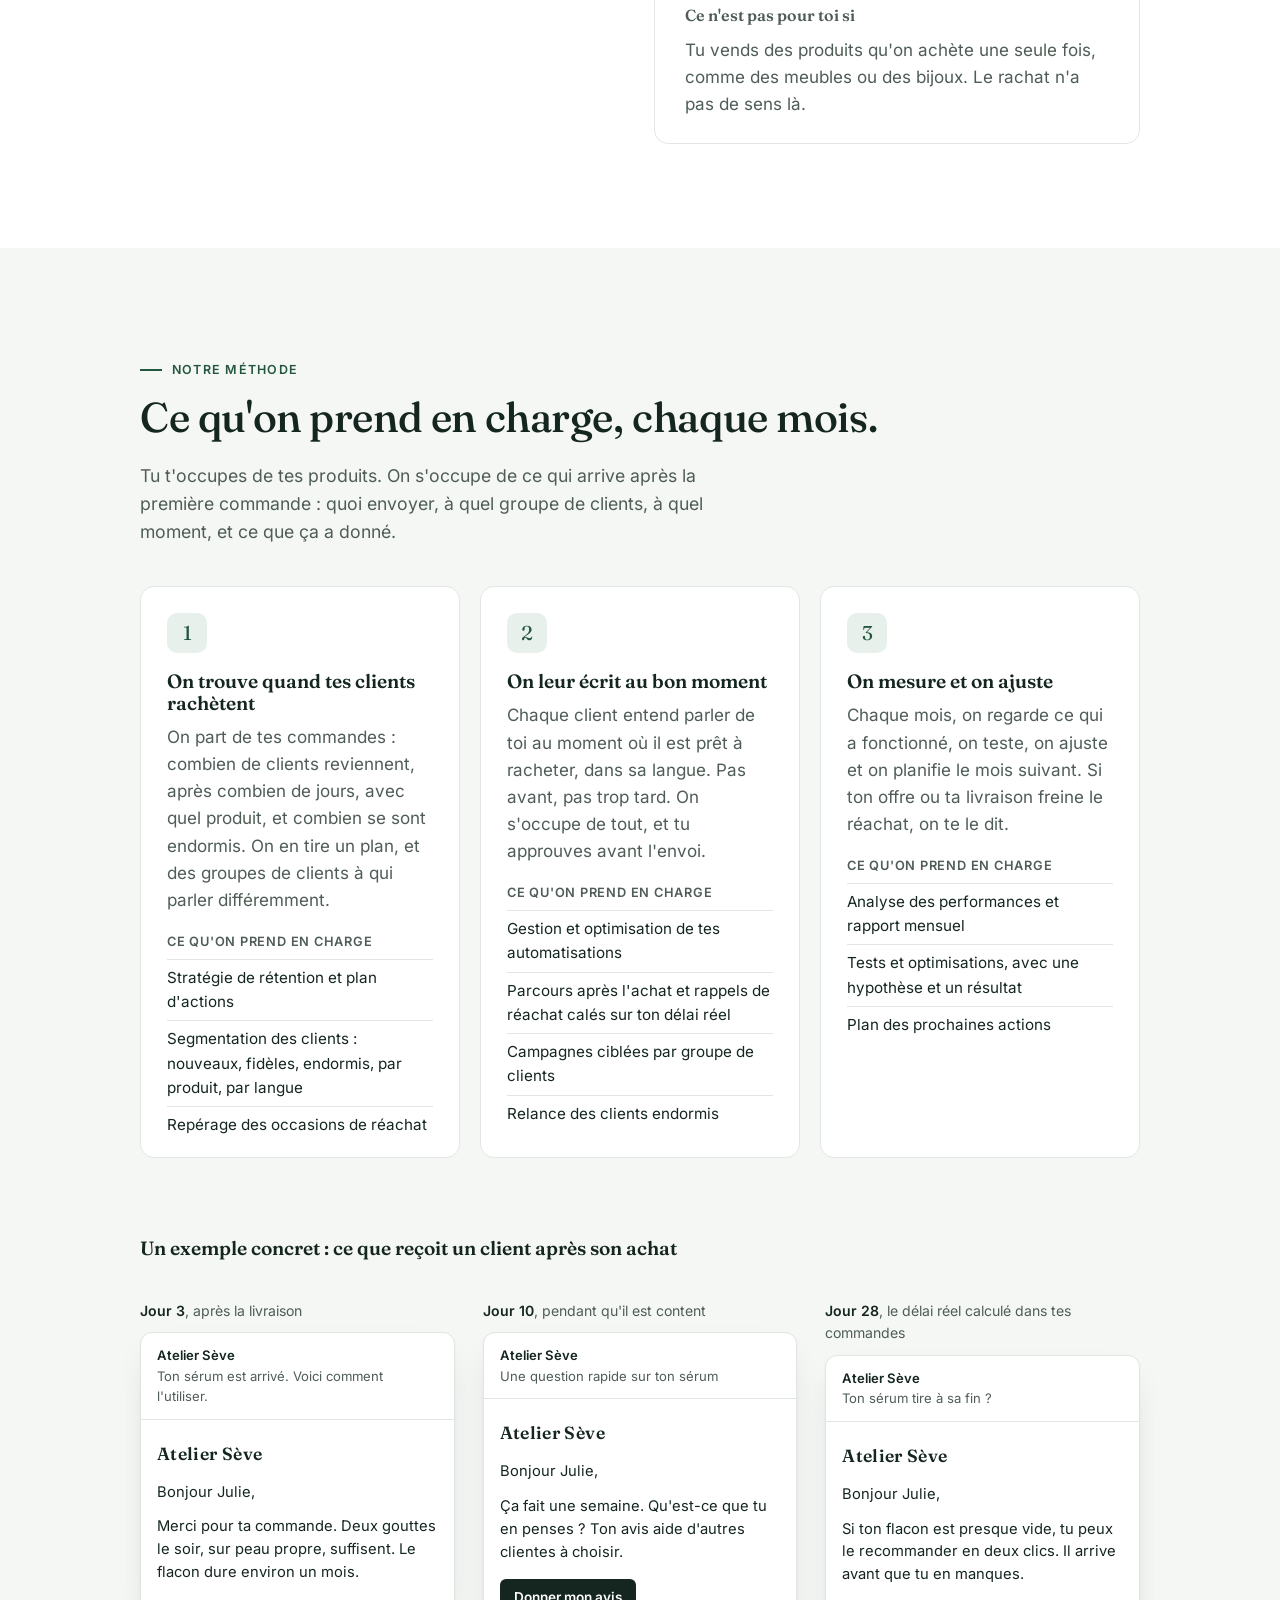
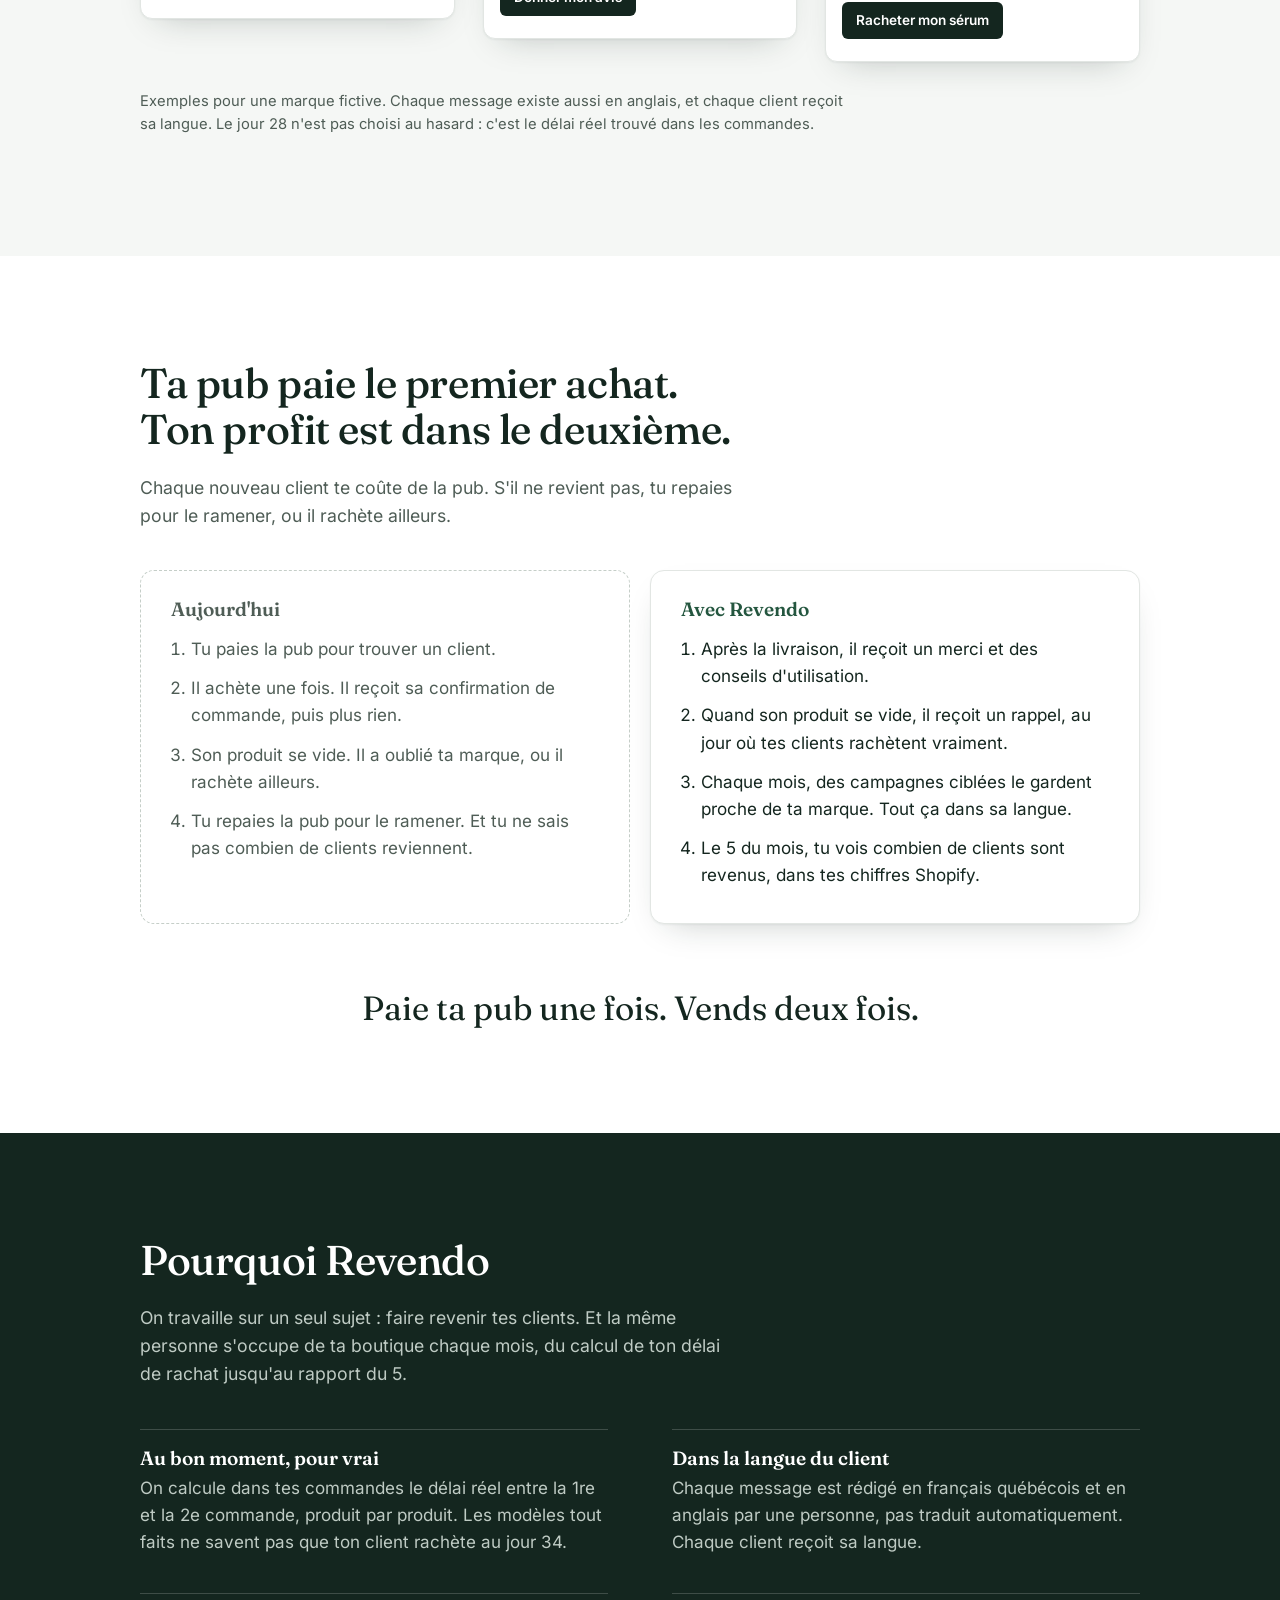
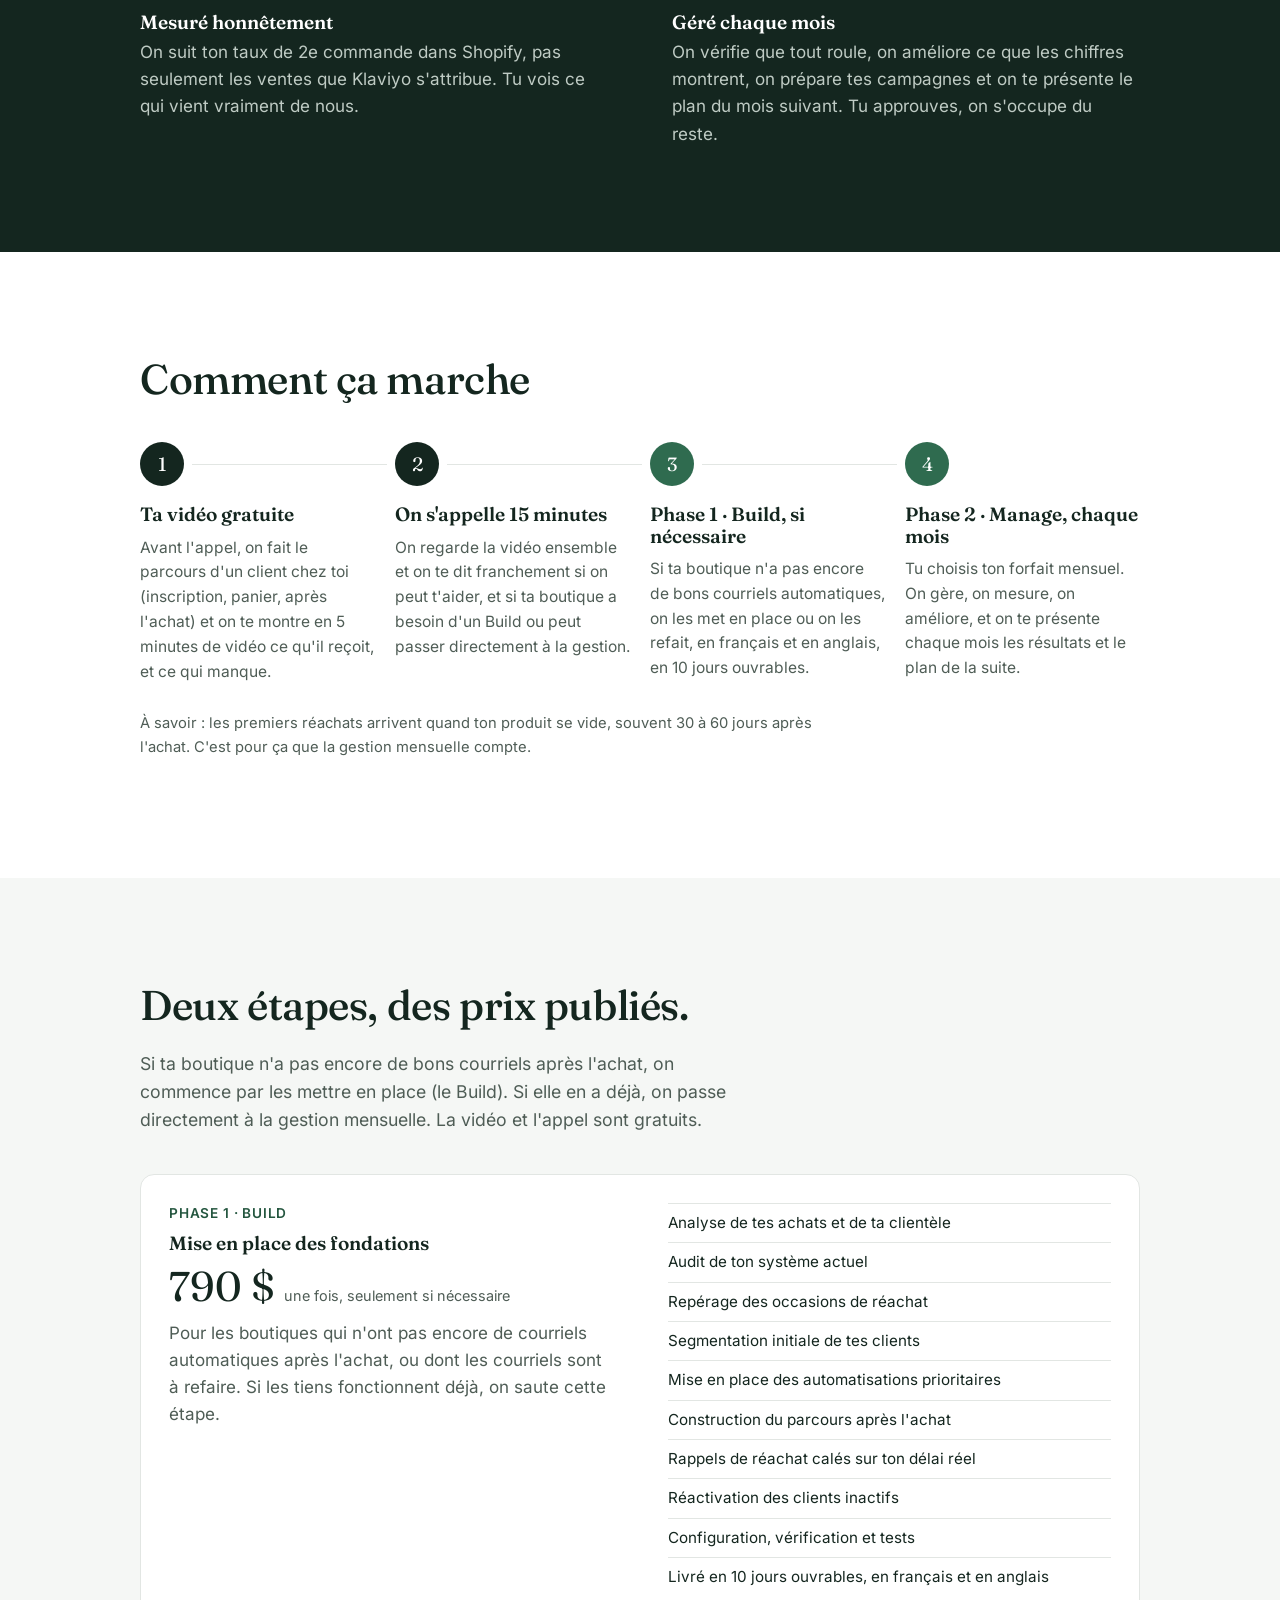
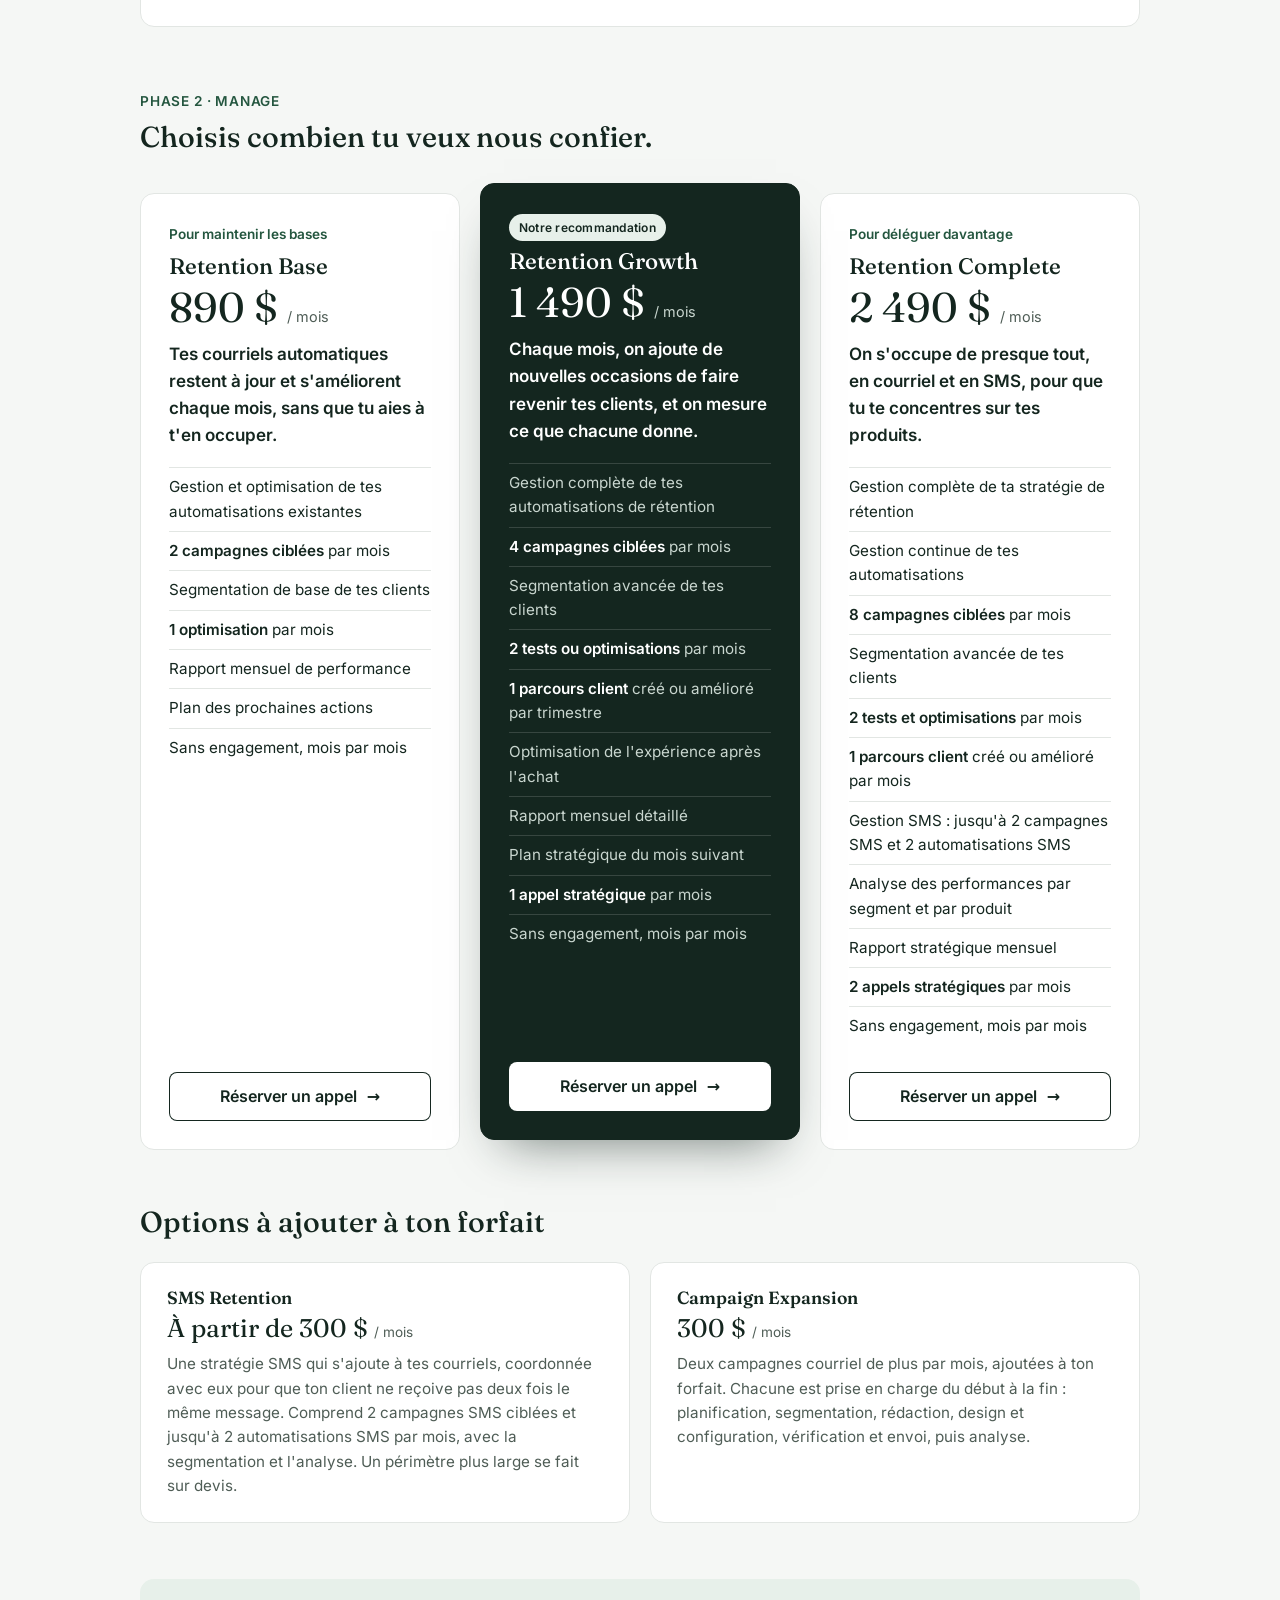
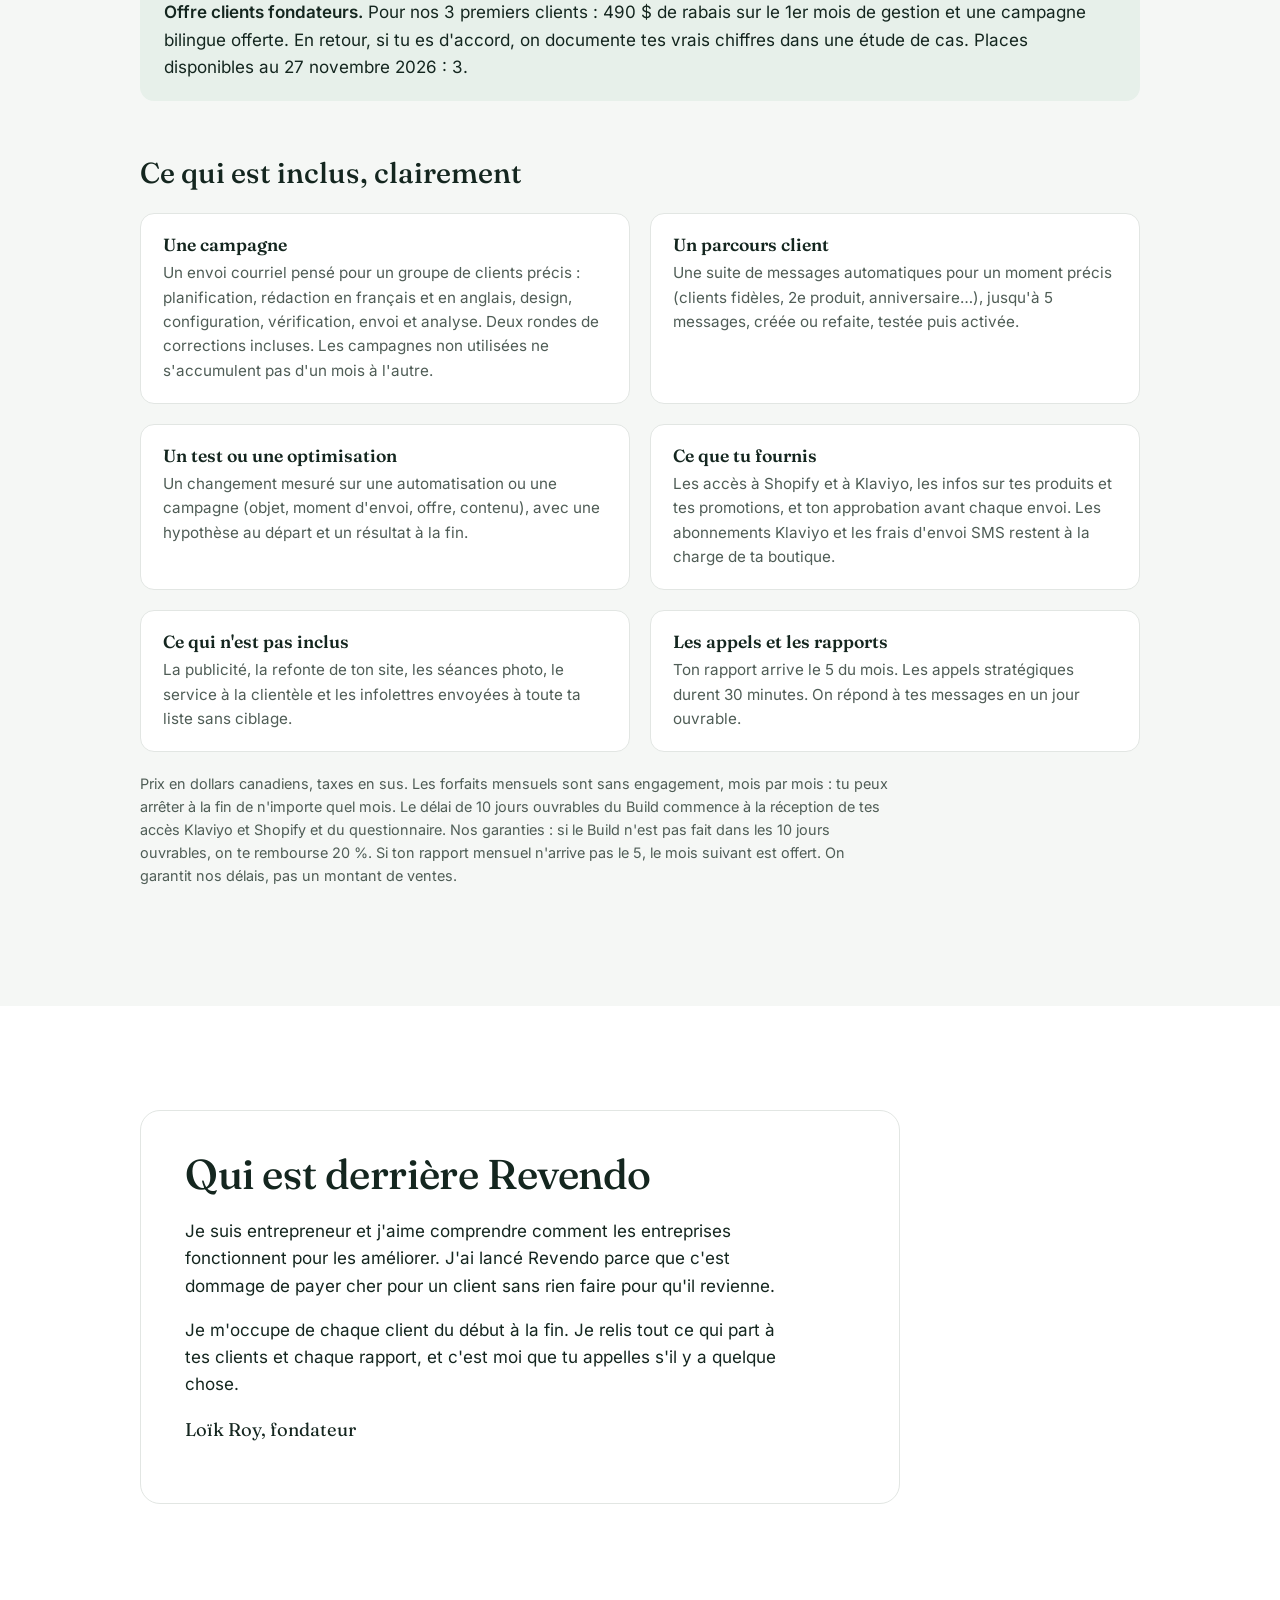
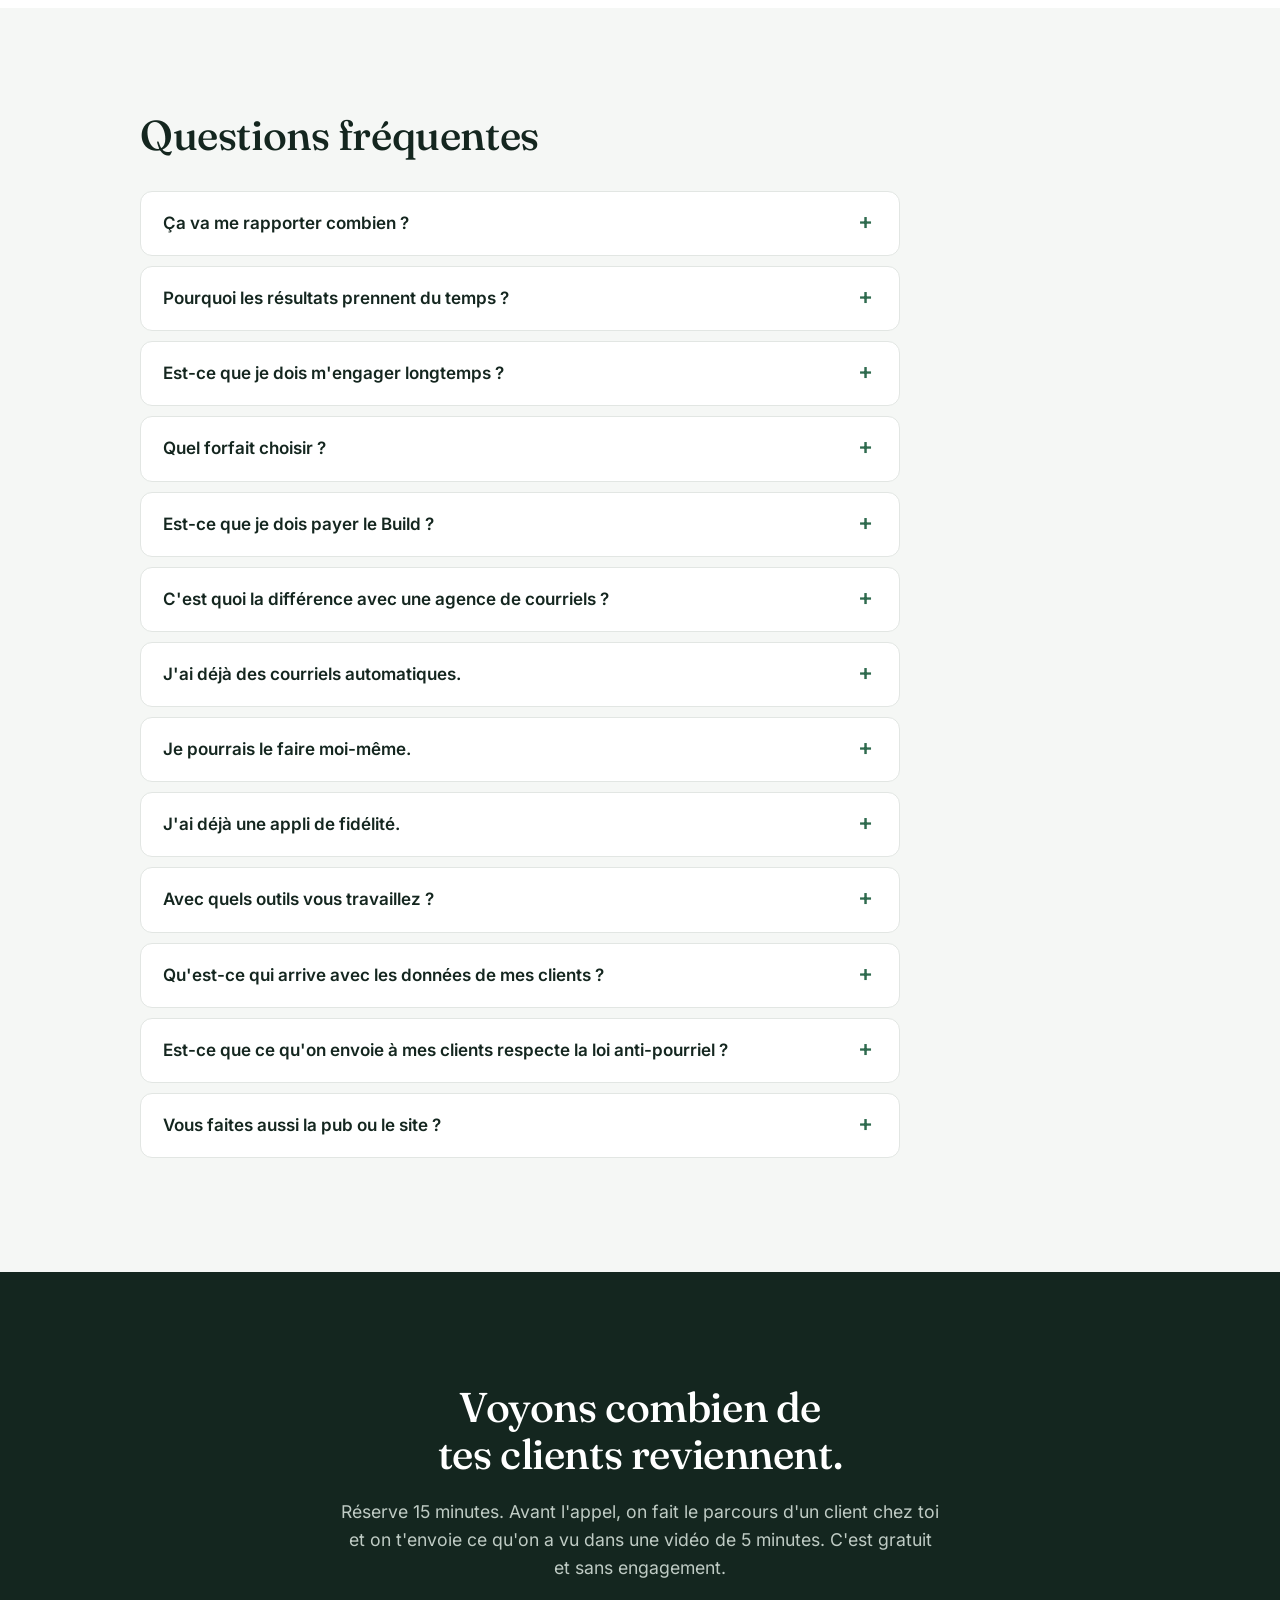
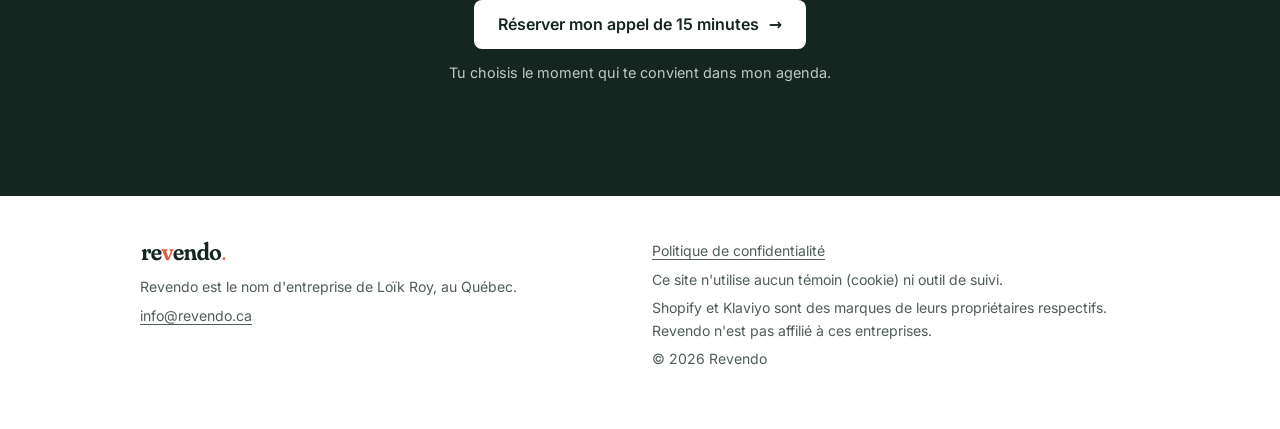
==== commit 79f35291: "Forfaits : Base 890 $, Growth 1 490 $, Complete 2 490 $ (FR et EN) Co-Authored-By: Claude Opus 5.5 <" ====
--- a/index.html
+++ b/index.html
@@ -287,8 +287,8 @@
       <div class="forfaits">
         <article class="forfait">
           <div class="reco-mot">Pour maintenir les bases</div>
-          <h3>Retention Foundation</h3>
-          <div class="prix">790 $ <small>/ mois</small></div>
+          <h3>Retention Base</h3>
+          <div class="prix">890 $ <small>/ mois</small></div>
           <p class="resultat">Tes courriels automatiques restent à jour et s'améliorent chaque mois, sans que tu aies à t'en occuper.</p>
           <ul>
             <li>Gestion et optimisation de tes automatisations existantes</li>
@@ -322,7 +322,7 @@
         </article>
         <article class="forfait">
           <div class="reco-mot">Pour déléguer davantage</div>
-          <h3>Retention Partner</h3>
+          <h3>Retention Complete</h3>
           <div class="prix">2 490 $ <small>/ mois</small></div>
           <p class="resultat">On s'occupe de presque tout, en courriel et en SMS, pour que tu te concentres sur tes produits.</p>
           <ul>
@@ -424,7 +424,7 @@
         </details>
         <details>
           <summary>Quel forfait choisir ?</summary>
-          <p>Foundation si tu as déjà de bonnes bases et que tu veux qu'elles soient entretenues et améliorées. Growth si tu veux développer activement ta rétention : c'est celui qu'on recommande à la plupart des boutiques. Partner si tu veux déléguer la stratégie et presque toute l'exécution, SMS compris. On te fait une recommandation à l'appel, selon ce qu'on voit dans ta boutique.</p>
+          <p>Base si tu as déjà de bonnes bases et que tu veux qu'elles soient entretenues et améliorées. Growth si tu veux développer activement ta rétention : c'est celui qu'on recommande à la plupart des boutiques. Complete si tu veux déléguer la stratégie et presque toute l'exécution, SMS compris. On te fait une recommandation à l'appel, selon ce qu'on voit dans ta boutique.</p>
         </details>
         <details>
           <summary>Est-ce que je dois payer le Build ?</summary>
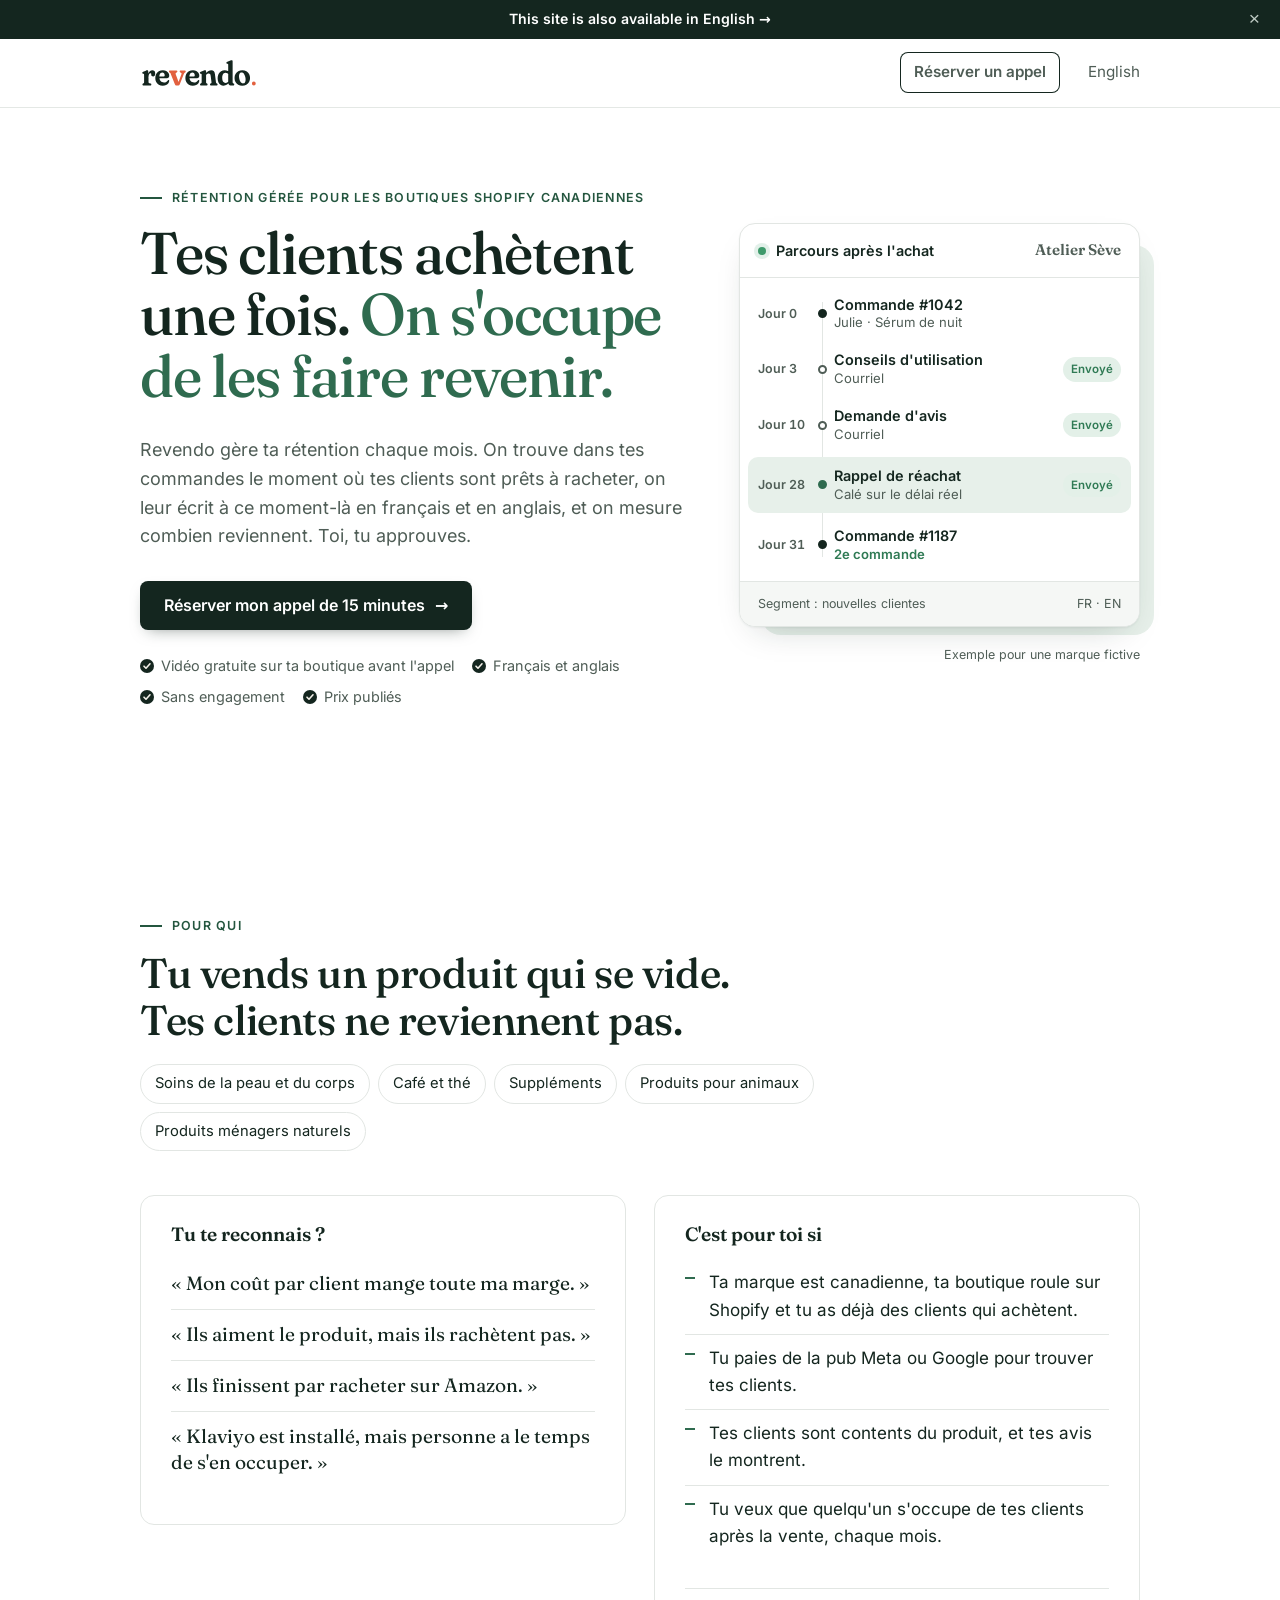
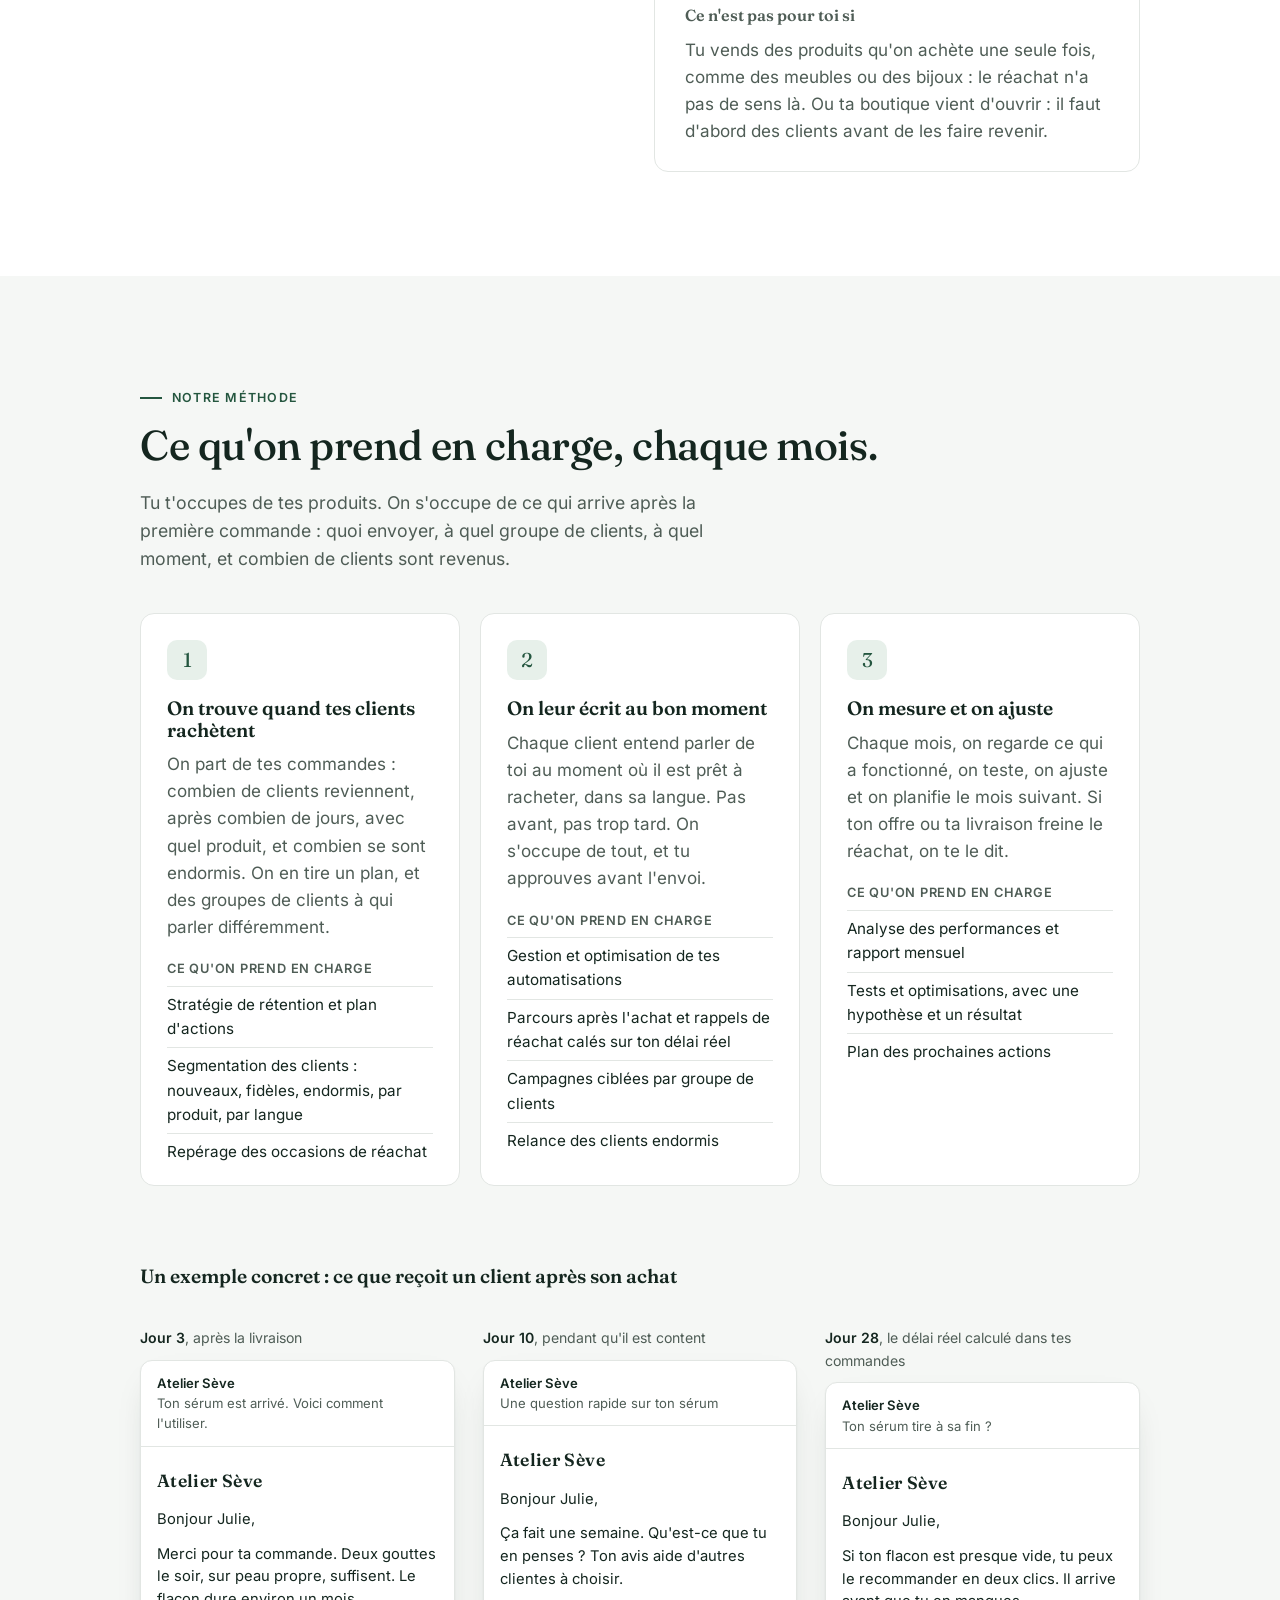
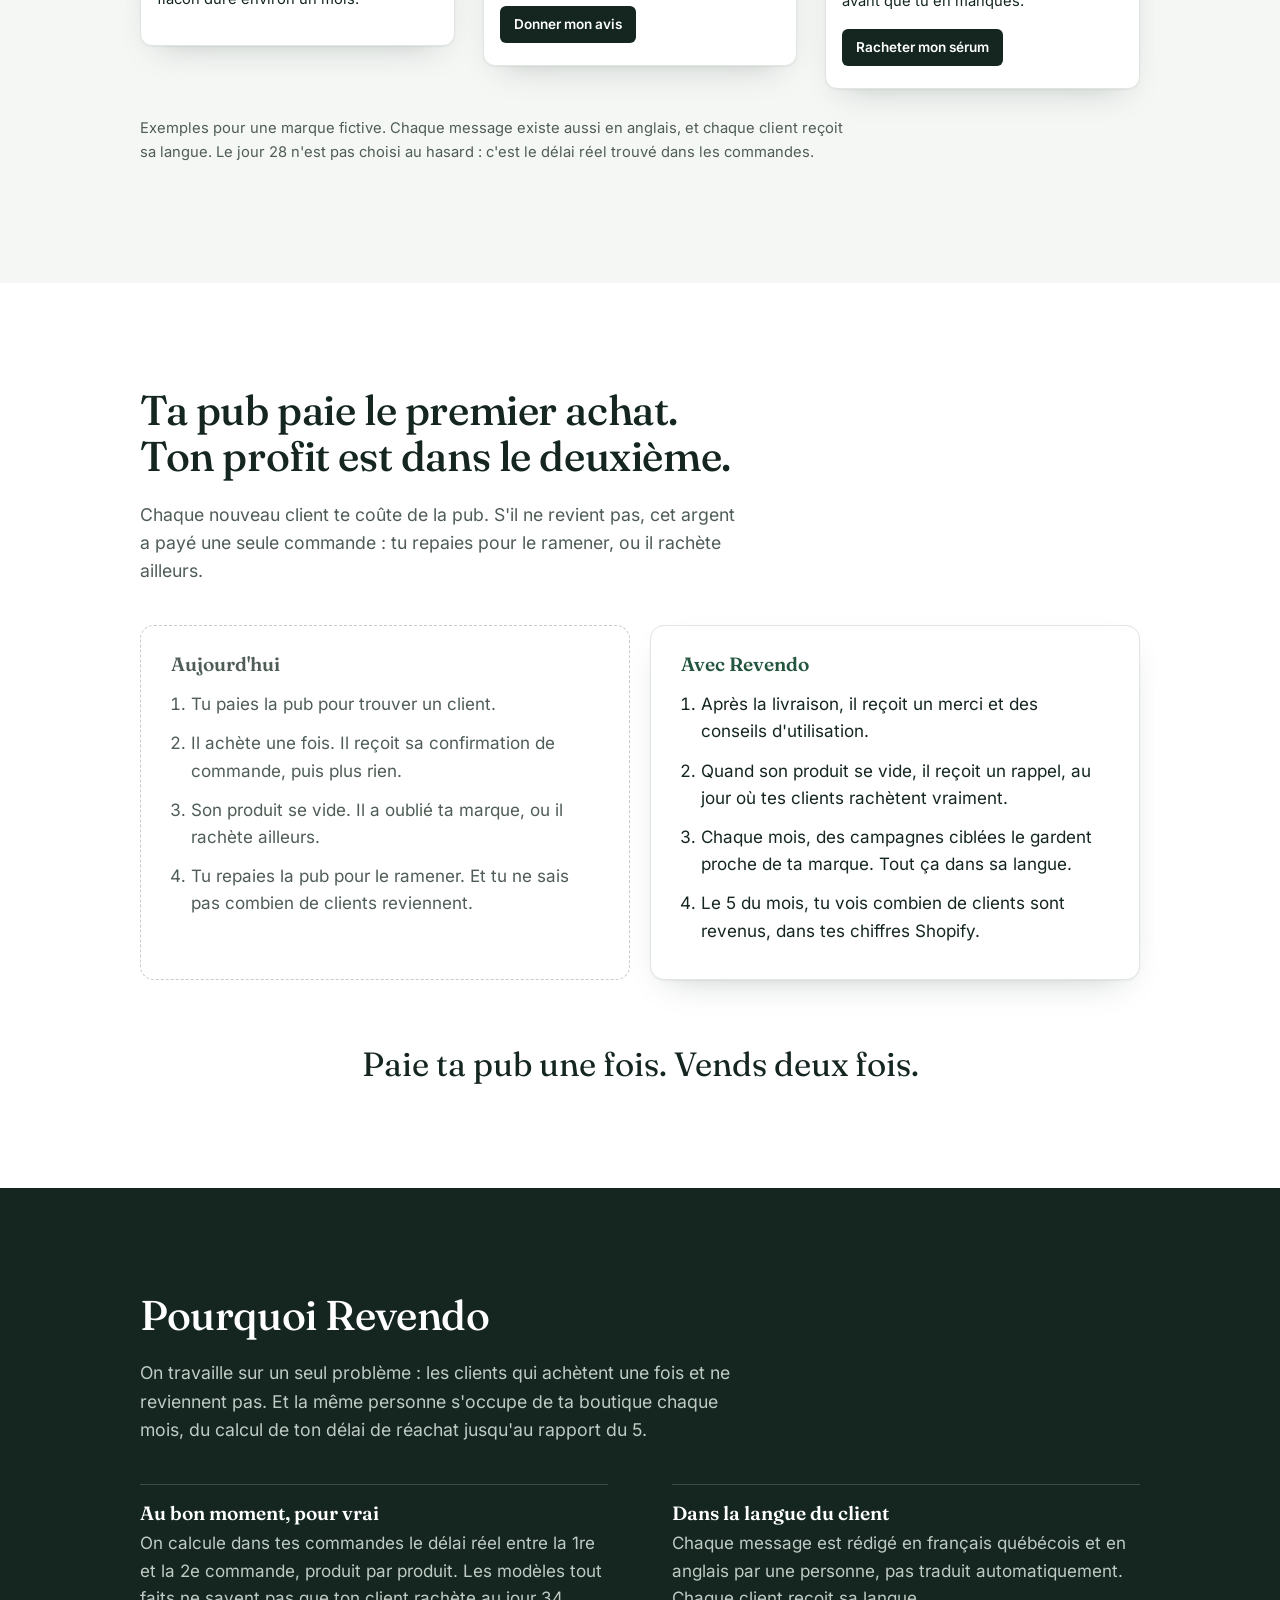
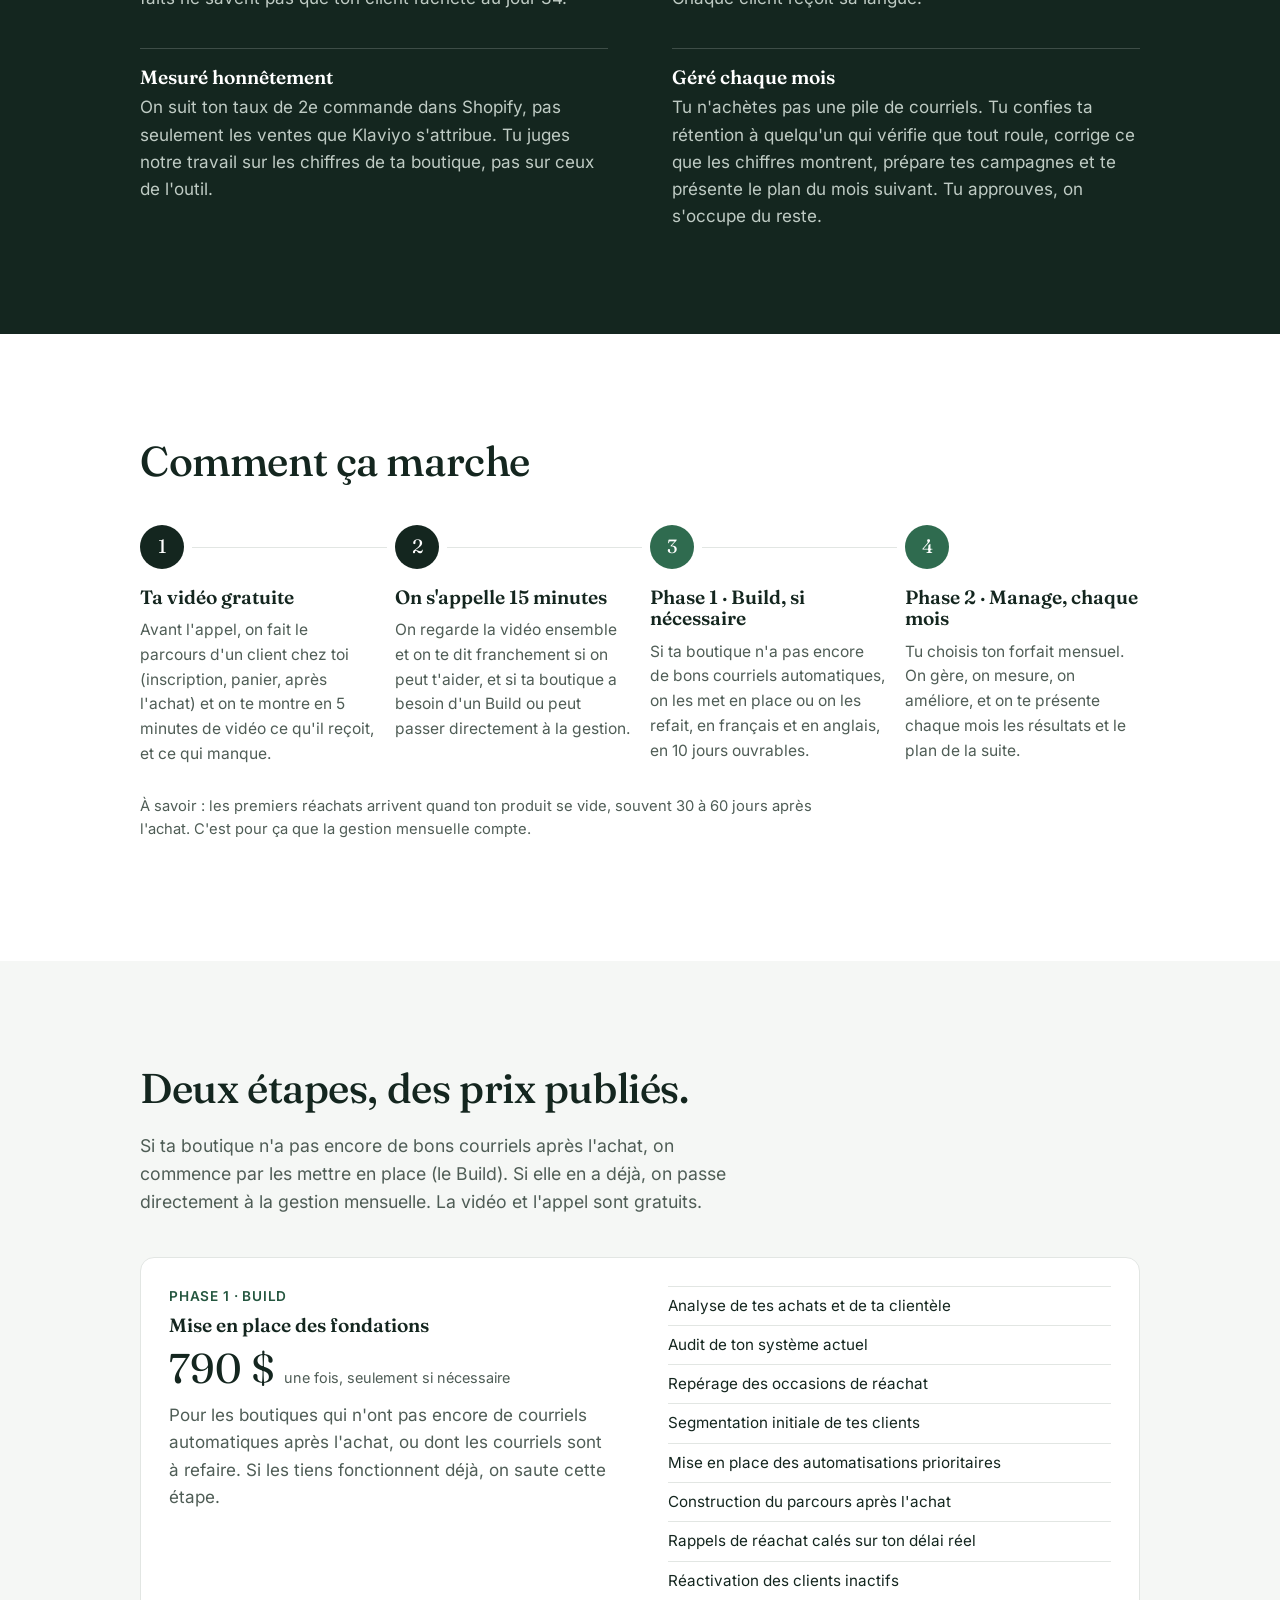
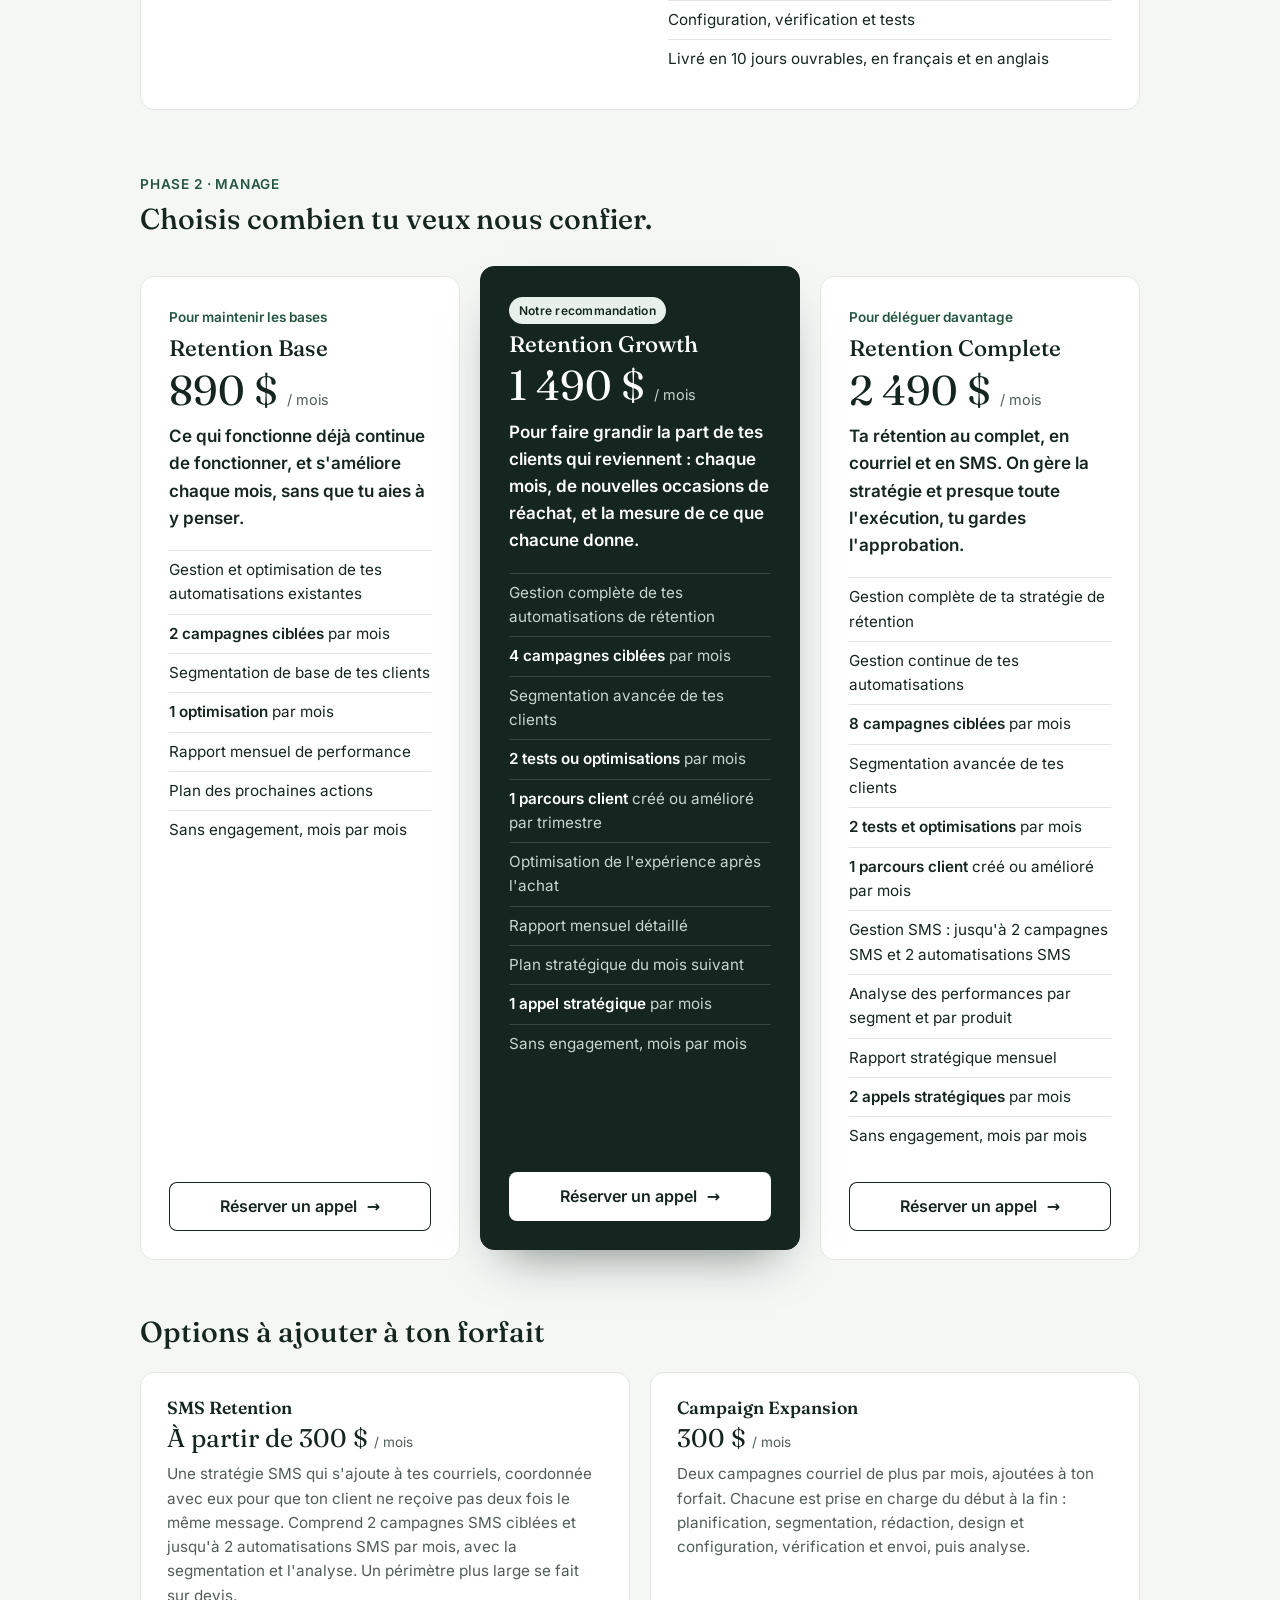
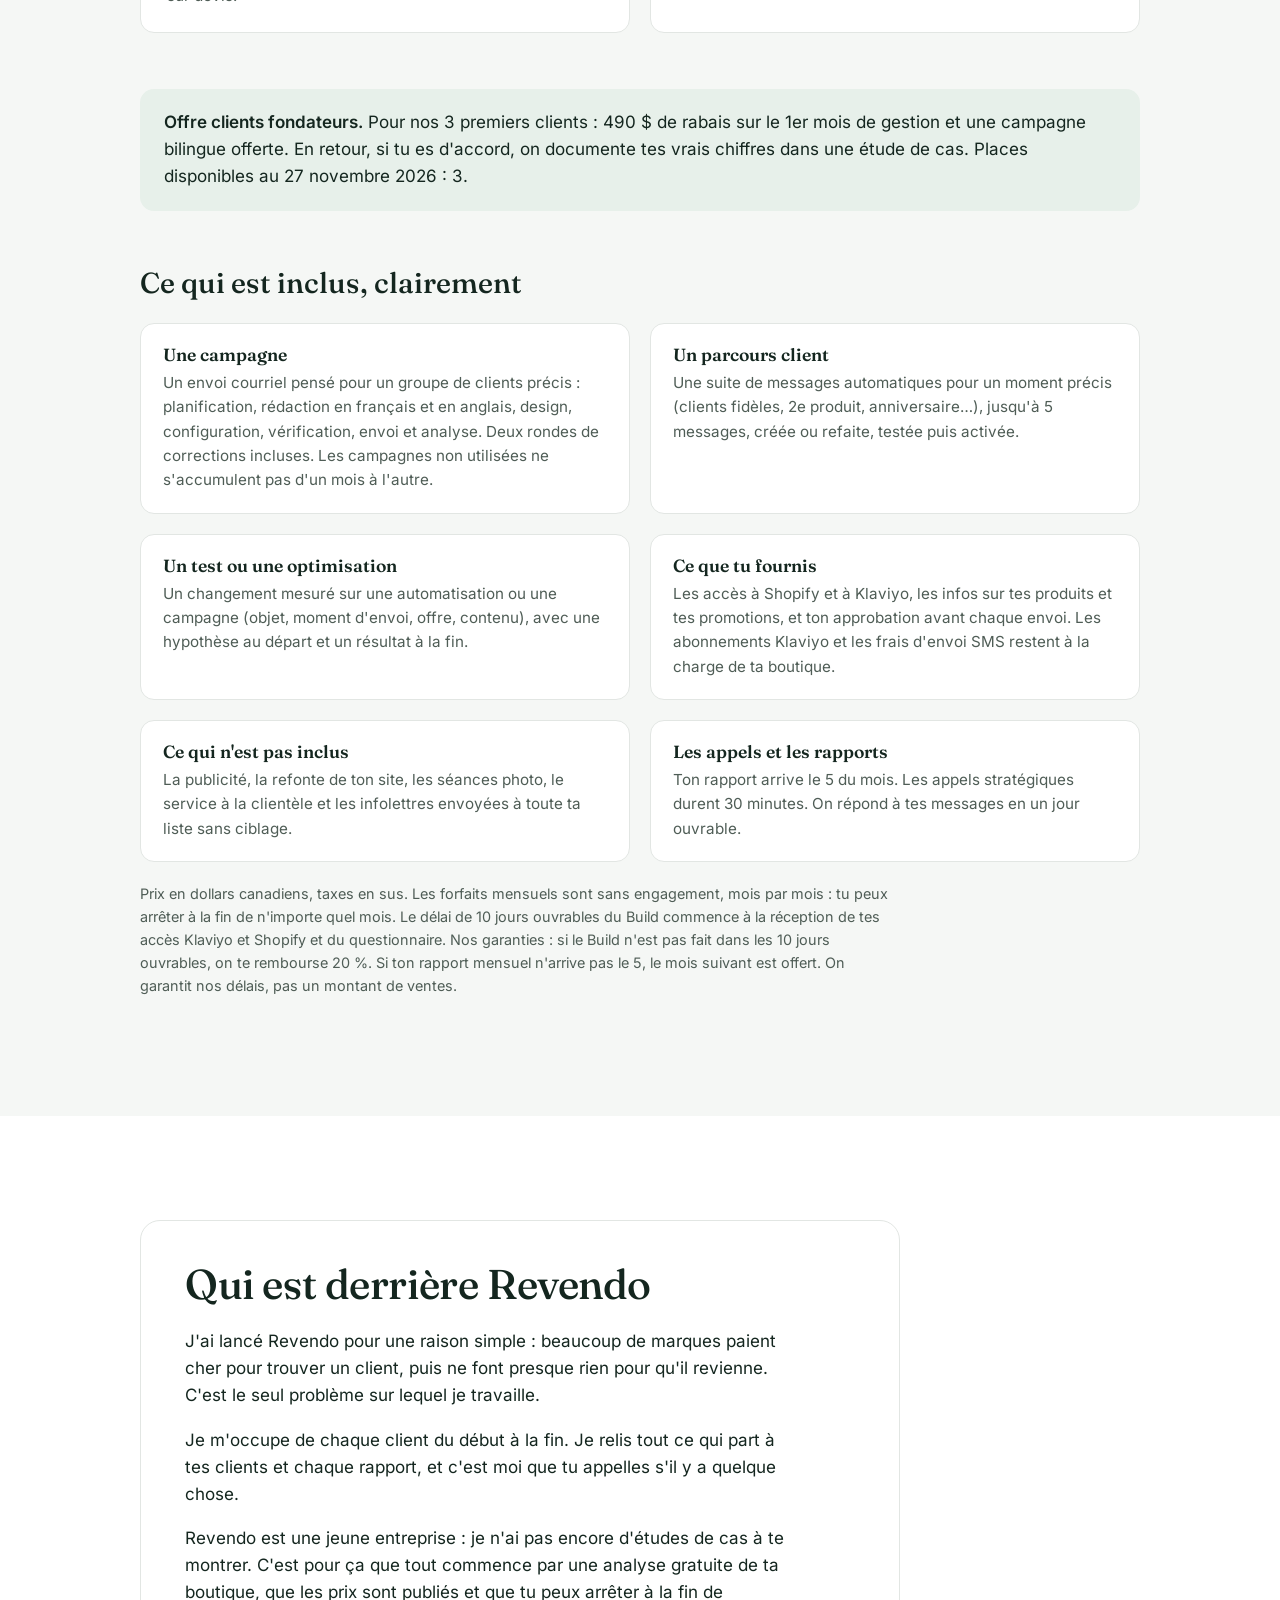
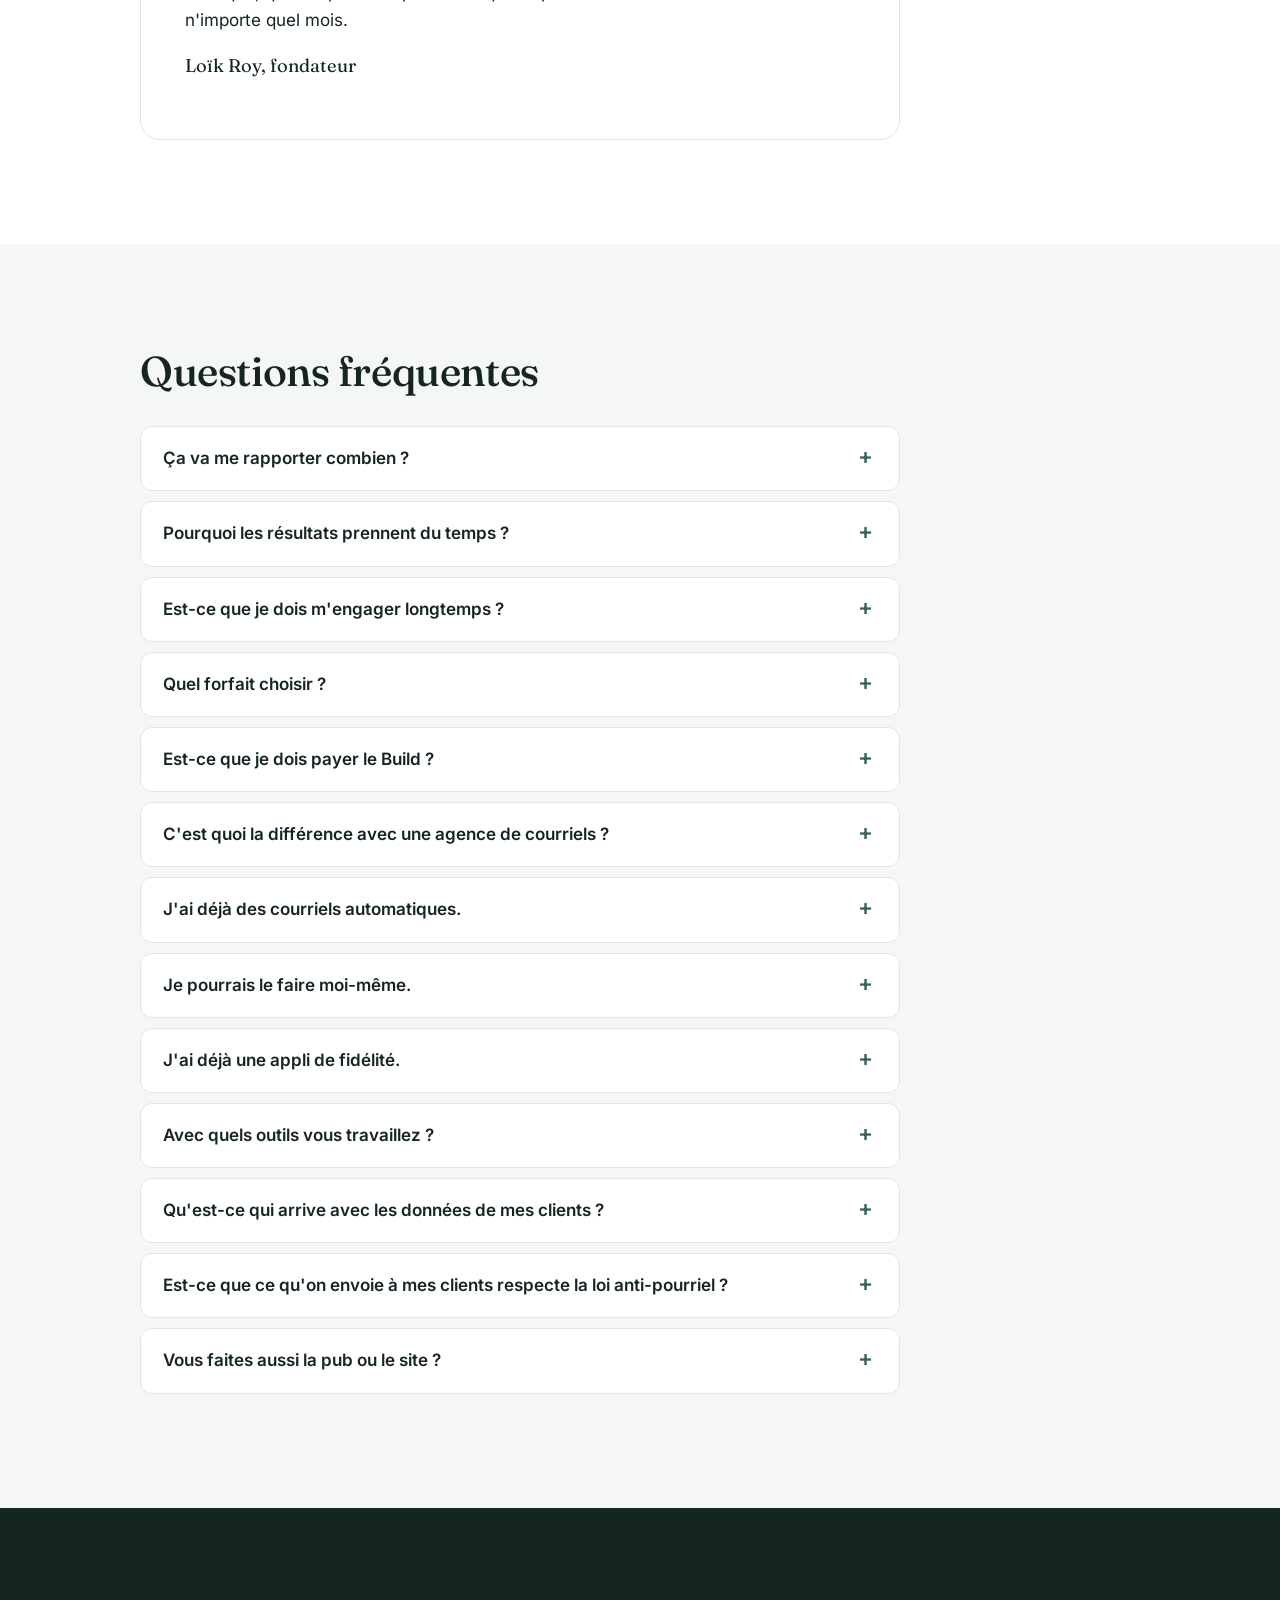
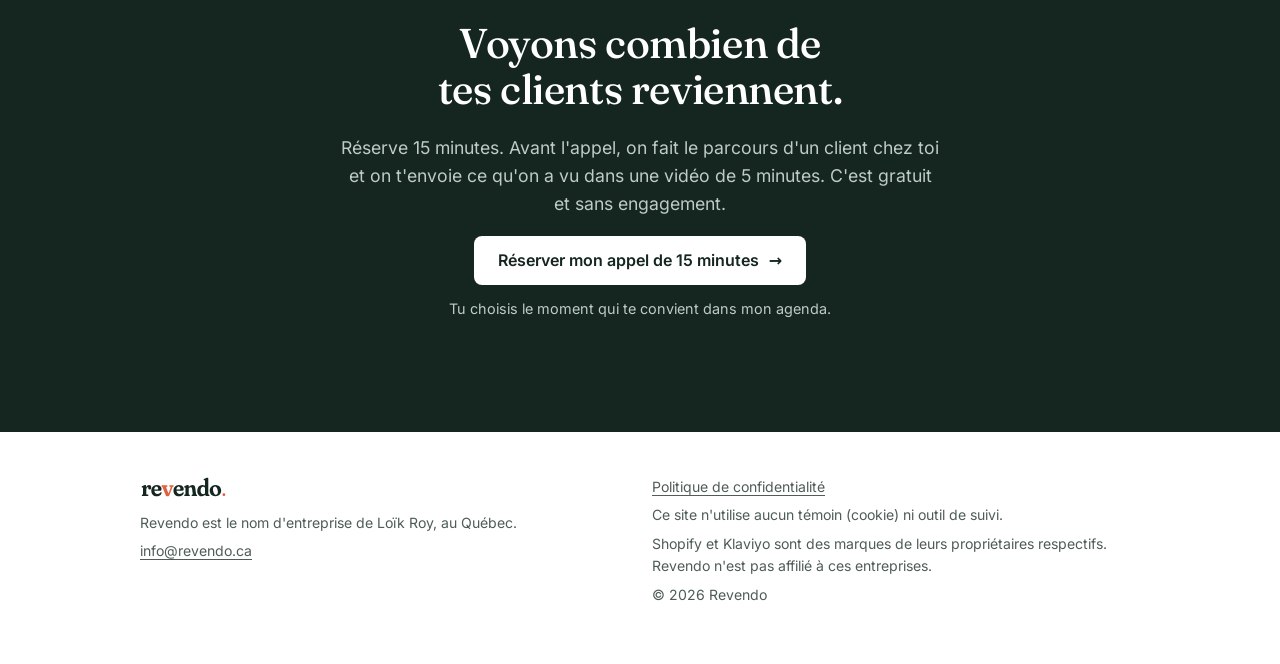
==== commit 2dc69066: "Textes du site : positionnement rétention gérée, crédibilité et objections (FR et EN) Texte seulemen" ====
--- a/index.html
+++ b/index.html
@@ -4,13 +4,13 @@
   <meta charset="utf-8">
   <meta name="viewport" content="width=device-width, initial-scale=1">
   <title>Revendo | Faire revenir les clients des boutiques Shopify canadiennes</title>
-  <meta name="description" content="Revendo s'occupe de faire revenir les clients des boutiques Shopify canadiennes : courriels après l'achat, rappels de rachat, campagnes ciblées et suivi de tes chiffres, en français et en anglais, chaque mois. Prix publiés, sans engagement.">
+  <meta name="description" content="Revendo gère la rétention des boutiques Shopify canadiennes : rappels de réachat au bon moment, campagnes ciblées et suivi mensuel de ta 2e commande, en français et en anglais. Prix publiés, sans engagement.">
   <link rel="canonical" href="https://revendo.ca/">
   <link rel="alternate" hreflang="fr-CA" href="https://revendo.ca/">
   <link rel="alternate" hreflang="en-CA" href="https://revendo.ca/en/">
   <link rel="alternate" hreflang="x-default" href="https://revendo.ca/">
   <meta property="og:title" content="Tes clients achètent une fois. On s'occupe de les faire revenir.">
-  <meta property="og:description" content="Courriels après l'achat, rappels de rachat, campagnes ciblées et suivi de tes chiffres, en français et en anglais. Revendo s'en occupe chaque mois.">
+  <meta property="og:description" content="Rappels de réachat au bon moment, campagnes ciblées et suivi de ta 2e commande, en français et en anglais. Revendo gère ta rétention chaque mois.">
   <meta property="og:url" content="https://revendo.ca/">
   <meta property="og:locale" content="fr_CA">
   <meta property="og:type" content="website">
@@ -26,6 +26,33 @@
   <link rel="apple-touch-icon" href="/assets/img/apple-touch-icon.png">
   <link rel="preload" href="/assets/fonts/fraunces.woff2" as="font" type="font/woff2" crossorigin>
   <link rel="stylesheet" href="/assets/style.css?v=10">
+  <script>
+    // Au rafraîchissement, on reste exactement à la même place sur la page.
+    (function () {
+      var cle = "revendo-defilement:" + location.pathname;
+      var nav = performance.getEntriesByType && performance.getEntriesByType("navigation")[0];
+      var recharge = nav ? nav.type === "reload" : (performance.navigation && performance.navigation.type === 1);
+      if ("scrollRestoration" in history) history.scrollRestoration = "manual";
+      function lire() { try { return sessionStorage.getItem(cle); } catch (e) { return null; } }
+      function ecrire() { try { sessionStorage.setItem(cle, String(Math.round(window.scrollY))); } catch (e) {} }
+      window.addEventListener("pagehide", ecrire);
+      window.addEventListener("beforeunload", ecrire);
+      if (!recharge) return;
+      var y = parseInt(lire(), 10);
+      if (isNaN(y)) return;
+      // L'ancre (#reserver, #forfaits...) ne doit pas nous déplacer au rafraîchissement.
+      if (location.hash) history.replaceState(null, "", location.pathname + location.search);
+      var aller = function () {
+        var html = document.documentElement, avant = html.style.scrollBehavior;
+        html.style.scrollBehavior = "auto";
+        window.scrollTo(0, y);
+        html.style.scrollBehavior = avant;
+      };
+      aller();
+      window.addEventListener("DOMContentLoaded", aller);
+      window.addEventListener("load", function () { if (Math.abs(window.scrollY - y) > 2) aller(); });
+    })();
+  </script>
 </head>
 <body>
 <div class="autre-langue" id="autre-langue" lang="en" hidden>
@@ -58,9 +85,9 @@
   <section class="heros">
     <div class="conteneur">
       <div class="heros-texte">
-      <p class="etiquette">Pour les boutiques Shopify canadiennes</p>
+      <p class="etiquette">Rétention gérée pour les boutiques Shopify canadiennes</p>
       <h1>Tes clients achètent une fois. <em>On s'occupe de les faire revenir.</em></h1>
-      <p class="mene">On calcule dans tes commandes quand tes clients rachètent, puis on leur écrit à ce moment-là, en français et en anglais. Chaque mois, tu reçois tes chiffres de 2e commande et le plan du mois suivant. Toi, tu approuves.</p>
+      <p class="mene">Revendo gère ta rétention chaque mois. On trouve dans tes commandes le moment où tes clients sont prêts à racheter, on leur écrit à ce moment-là en français et en anglais, et on mesure combien reviennent. Toi, tu approuves.</p>
       <a class="bouton" href="#reserver">Réserver mon appel de 15 minutes</a>
       <ul class="faits">
         <li>Vidéo gratuite sur ta boutique avant l'appel</li><li>Français et anglais</li><li>Sans engagement</li><li>Prix publiés</li>
@@ -96,19 +123,19 @@
             <li>« Mon coût par client mange toute ma marge. »</li>
             <li>« Ils aiment le produit, mais ils rachètent pas. »</li>
             <li>« Ils finissent par racheter sur Amazon. »</li>
-            <li>« J'ai pas le temps de m'occuper de mes clients après la vente. »</li>
+            <li>« Klaviyo est installé, mais personne a le temps de s'en occuper. »</li>
           </ul>
         </div>
         <div>
           <h3>C'est pour toi si</h3>
           <ul class="coches">
-            <li>Ta marque est canadienne et ta boutique roule sur Shopify.</li>
+            <li>Ta marque est canadienne, ta boutique roule sur Shopify et tu as déjà des clients qui achètent.</li>
             <li>Tu paies de la pub Meta ou Google pour trouver tes clients.</li>
             <li>Tes clients sont contents du produit, et tes avis le montrent.</li>
             <li>Tu veux que quelqu'un s'occupe de tes clients après la vente, chaque mois.</li>
           </ul>
           <h3 class="pas-pour">Ce n'est pas pour toi si</h3>
-          <p>Tu vends des produits qu'on achète une seule fois, comme des meubles ou des bijoux. Le rachat n'a pas de sens là.</p>
+          <p>Tu vends des produits qu'on achète une seule fois, comme des meubles ou des bijoux : le réachat n'a pas de sens là. Ou ta boutique vient d'ouvrir : il faut d'abord des clients avant de les faire revenir.</p>
         </div>
       </div>
     </div>
@@ -120,7 +147,7 @@
     <div class="conteneur">
       <p class="etiquette">Notre méthode</p>
       <h2>Ce qu'on prend en charge, chaque mois.</h2>
-      <p class="mene">Tu t'occupes de tes produits. On s'occupe de ce qui arrive après la première commande : quoi envoyer, à quel groupe de clients, à quel moment, et ce que ça a donné.</p>
+      <p class="mene">Tu t'occupes de tes produits. On s'occupe de ce qui arrive après la première commande : quoi envoyer, à quel groupe de clients, à quel moment, et combien de clients sont revenus.</p>
       <div class="piliers">
         <div class="pilier">
           <div class="num">1</div>
@@ -190,7 +217,7 @@
   <section id="probleme">
     <div class="conteneur">
       <h2>Ta pub paie le premier achat. Ton profit est dans le deuxième.</h2>
-      <p class="mene">Chaque nouveau client te coûte de la pub. S'il ne revient pas, tu repaies pour le ramener, ou il rachète ailleurs.</p>
+      <p class="mene">Chaque nouveau client te coûte de la pub. S'il ne revient pas, cet argent a payé une seule commande : tu repaies pour le ramener, ou il rachète ailleurs.</p>
       <div class="deux-col">
         <div class="avant">
           <h3>Aujourd'hui</h3>
@@ -219,7 +246,7 @@
   <section id="pourquoi">
     <div class="conteneur">
       <h2>Pourquoi Revendo</h2>
-      <p class="mene">On travaille sur un seul sujet : faire revenir tes clients. Et la même personne s'occupe de ta boutique chaque mois, du calcul de ton délai de rachat jusqu'au rapport du 5.</p>
+      <p class="mene">On travaille sur un seul problème : les clients qui achètent une fois et ne reviennent pas. Et la même personne s'occupe de ta boutique chaque mois, du calcul de ton délai de réachat jusqu'au rapport du 5.</p>
       <div class="liste-2">
         <div>
           <h3>Au bon moment, pour vrai</h3>
@@ -231,11 +258,11 @@
         </div>
         <div>
           <h3>Mesuré honnêtement</h3>
-          <p>On suit ton taux de 2e commande dans Shopify, pas seulement les ventes que Klaviyo s'attribue. Tu vois ce qui vient vraiment de nous.</p>
+          <p>On suit ton taux de 2e commande dans Shopify, pas seulement les ventes que Klaviyo s'attribue. Tu juges notre travail sur les chiffres de ta boutique, pas sur ceux de l'outil.</p>
         </div>
         <div>
           <h3>Géré chaque mois</h3>
-          <p>On vérifie que tout roule, on améliore ce que les chiffres montrent, on prépare tes campagnes et on te présente le plan du mois suivant. Tu approuves, on s'occupe du reste.</p>
+          <p>Tu n'achètes pas une pile de courriels. Tu confies ta rétention à quelqu'un qui vérifie que tout roule, corrige ce que les chiffres montrent, prépare tes campagnes et te présente le plan du mois suivant. Tu approuves, on s'occupe du reste.</p>
         </div>
       </div>
     </div>
@@ -289,7 +316,7 @@
           <div class="reco-mot">Pour maintenir les bases</div>
           <h3>Retention Base</h3>
           <div class="prix">890 $ <small>/ mois</small></div>
-          <p class="resultat">Tes courriels automatiques restent à jour et s'améliorent chaque mois, sans que tu aies à t'en occuper.</p>
+          <p class="resultat">Ce qui fonctionne déjà continue de fonctionner, et s'améliore chaque mois, sans que tu aies à y penser.</p>
           <ul>
             <li>Gestion et optimisation de tes automatisations existantes</li>
             <li><strong>2 campagnes ciblées</strong> par mois</li>
@@ -305,7 +332,7 @@
           <div class="reco-mot">Notre recommandation</div>
           <h3>Retention Growth</h3>
           <div class="prix">1 490 $ <small>/ mois</small></div>
-          <p class="resultat">Chaque mois, on ajoute de nouvelles occasions de faire revenir tes clients, et on mesure ce que chacune donne.</p>
+          <p class="resultat">Pour faire grandir la part de tes clients qui reviennent : chaque mois, de nouvelles occasions de réachat, et la mesure de ce que chacune donne.</p>
           <ul>
             <li>Gestion complète de tes automatisations de rétention</li>
             <li><strong>4 campagnes ciblées</strong> par mois</li>
@@ -324,7 +351,7 @@
           <div class="reco-mot">Pour déléguer davantage</div>
           <h3>Retention Complete</h3>
           <div class="prix">2 490 $ <small>/ mois</small></div>
-          <p class="resultat">On s'occupe de presque tout, en courriel et en SMS, pour que tu te concentres sur tes produits.</p>
+          <p class="resultat">Ta rétention au complet, en courriel et en SMS. On gère la stratégie et presque toute l'exécution, tu gardes l'approbation.</p>
           <ul>
             <li>Gestion complète de ta stratégie de rétention</li>
             <li>Gestion continue de tes automatisations</li>
@@ -398,8 +425,9 @@
       <!-- Photo : ajouter <img class="photo" src="/assets/loik.jpg" alt="Loïk Roy"> ici, la mise en page s'ajuste toute seule -->
       <div>
         <h2>Qui est derrière Revendo</h2>
-        <p>Je suis entrepreneur et j'aime comprendre comment les entreprises fonctionnent pour les améliorer. J'ai lancé Revendo parce que c'est dommage de payer cher pour un client sans rien faire pour qu'il revienne.</p>
+        <p>J'ai lancé Revendo pour une raison simple : beaucoup de marques paient cher pour trouver un client, puis ne font presque rien pour qu'il revienne. C'est le seul problème sur lequel je travaille.</p>
         <p>Je m'occupe de chaque client du début à la fin. Je relis tout ce qui part à tes clients et chaque rapport, et c'est moi que tu appelles s'il y a quelque chose.</p>
+        <p>Revendo est une jeune entreprise : je n'ai pas encore d'études de cas à te montrer. C'est pour ça que tout commence par une analyse gratuite de ta boutique, que les prix sont publiés et que tu peux arrêter à la fin de n'importe quel mois.</p>
         <p class="signature">Loïk Roy, fondateur</p>
       </div>
     </div>
@@ -412,11 +440,11 @@
       <div class="faq">
         <details>
           <summary>Ça va me rapporter combien ?</summary>
-          <p>On ne promet pas de chiffre : ça dépend de ton produit, de tes clients et de ta pub. Ce qu'on promet : tes 5 chiffres avant de commencer, les mêmes chaque mois ensuite, et une façon honnête de voir ce qui vient vraiment de nous.</p>
+          <p>On ne promet pas de montant : ça dépend de ton produit, de tes clients et de ta pub, et personne d'honnête ne peut le chiffrer d'avance. Ce qu'on promet : mesurer ton point de départ dans Shopify (la part de tes clients qui font une 2e commande, et après combien de jours), suivre les mêmes chiffres chaque mois, et toujours séparer ces chiffres des ventes que Klaviyo s'attribue.</p>
         </details>
         <details>
           <summary>Pourquoi les résultats prennent du temps ?</summary>
-          <p>Parce que le rappel part au moment où ton produit se vide. Si un pot dure 30 jours, le premier rachat arrive autour de 30 jours après l'achat. C'est pour ça qu'on mesure mois après mois, pas la première semaine.</p>
+          <p>Parce que le rappel part au moment où ton produit se vide. Si un pot dure 30 jours, le premier réachat arrive autour de 30 jours après l'achat. C'est pour ça qu'on mesure mois après mois, pas la première semaine.</p>
         </details>
         <details>
           <summary>Est-ce que je dois m'engager longtemps ?</summary>
@@ -432,7 +460,7 @@
         </details>
         <details>
           <summary>C'est quoi la différence avec une agence de courriels ?</summary>
-          <p>Une agence de courriels te livre des courriels. Nous, on s'occupe de faire revenir tes clients : on part de tes chiffres, on gère tes courriels automatiques, tes campagnes et tes groupes de clients, on mesure ton taux de 2e commande chaque mois et on ajuste ce qui ne marche pas. On te dit aussi quand le problème est ailleurs, comme ton offre ou ta livraison.</p>
+          <p>Une agence de courriels te livre des courriels. Nous, on travaille sur une seule question : est-ce que tes clients reviennent ? On part de tes chiffres, on gère tes courriels automatiques, tes campagnes et tes groupes de clients, on mesure ton taux de 2e commande chaque mois et on ajuste ce qui ne marche pas. On te dit aussi quand le problème est ailleurs, comme ton offre ou ta livraison.</p>
         </details>
         <details>
           <summary>J'ai déjà des courriels automatiques.</summary>
@@ -440,11 +468,11 @@
         </details>
         <details>
           <summary>Je pourrais le faire moi-même.</summary>
-          <p>Oui, les outils sont là. Est-ce que tu sais à quel jour tes clients rachètent ton produit ? C'est ce qu'on trouve en premier. Et ça fait combien de temps que c'est sur ta liste ?</p>
+          <p>Oui, les outils sont accessibles. Ce qui manque d'habitude, c'est le temps de s'en occuper chaque mois : calculer le délai de réachat, écrire dans les deux langues, tester, mesurer. Si tu as ce temps-là, tu n'as pas besoin de nous. L'analyse gratuite te dit au moins par où commencer.</p>
         </details>
         <details>
           <summary>J'ai déjà une appli de fidélité.</summary>
-          <p>Les points servent peu si personne ne rappelle au client de revenir. On peut le mettre de l'avant au bon moment, pour qu'il serve vraiment.</p>
+          <p>Les points servent peu si personne ne rappelle au client de revenir. On met ton programme de l'avant au bon moment, pour qu'il serve vraiment.</p>
         </details>
         <details>
           <summary>Avec quels outils vous travaillez ?</summary>
